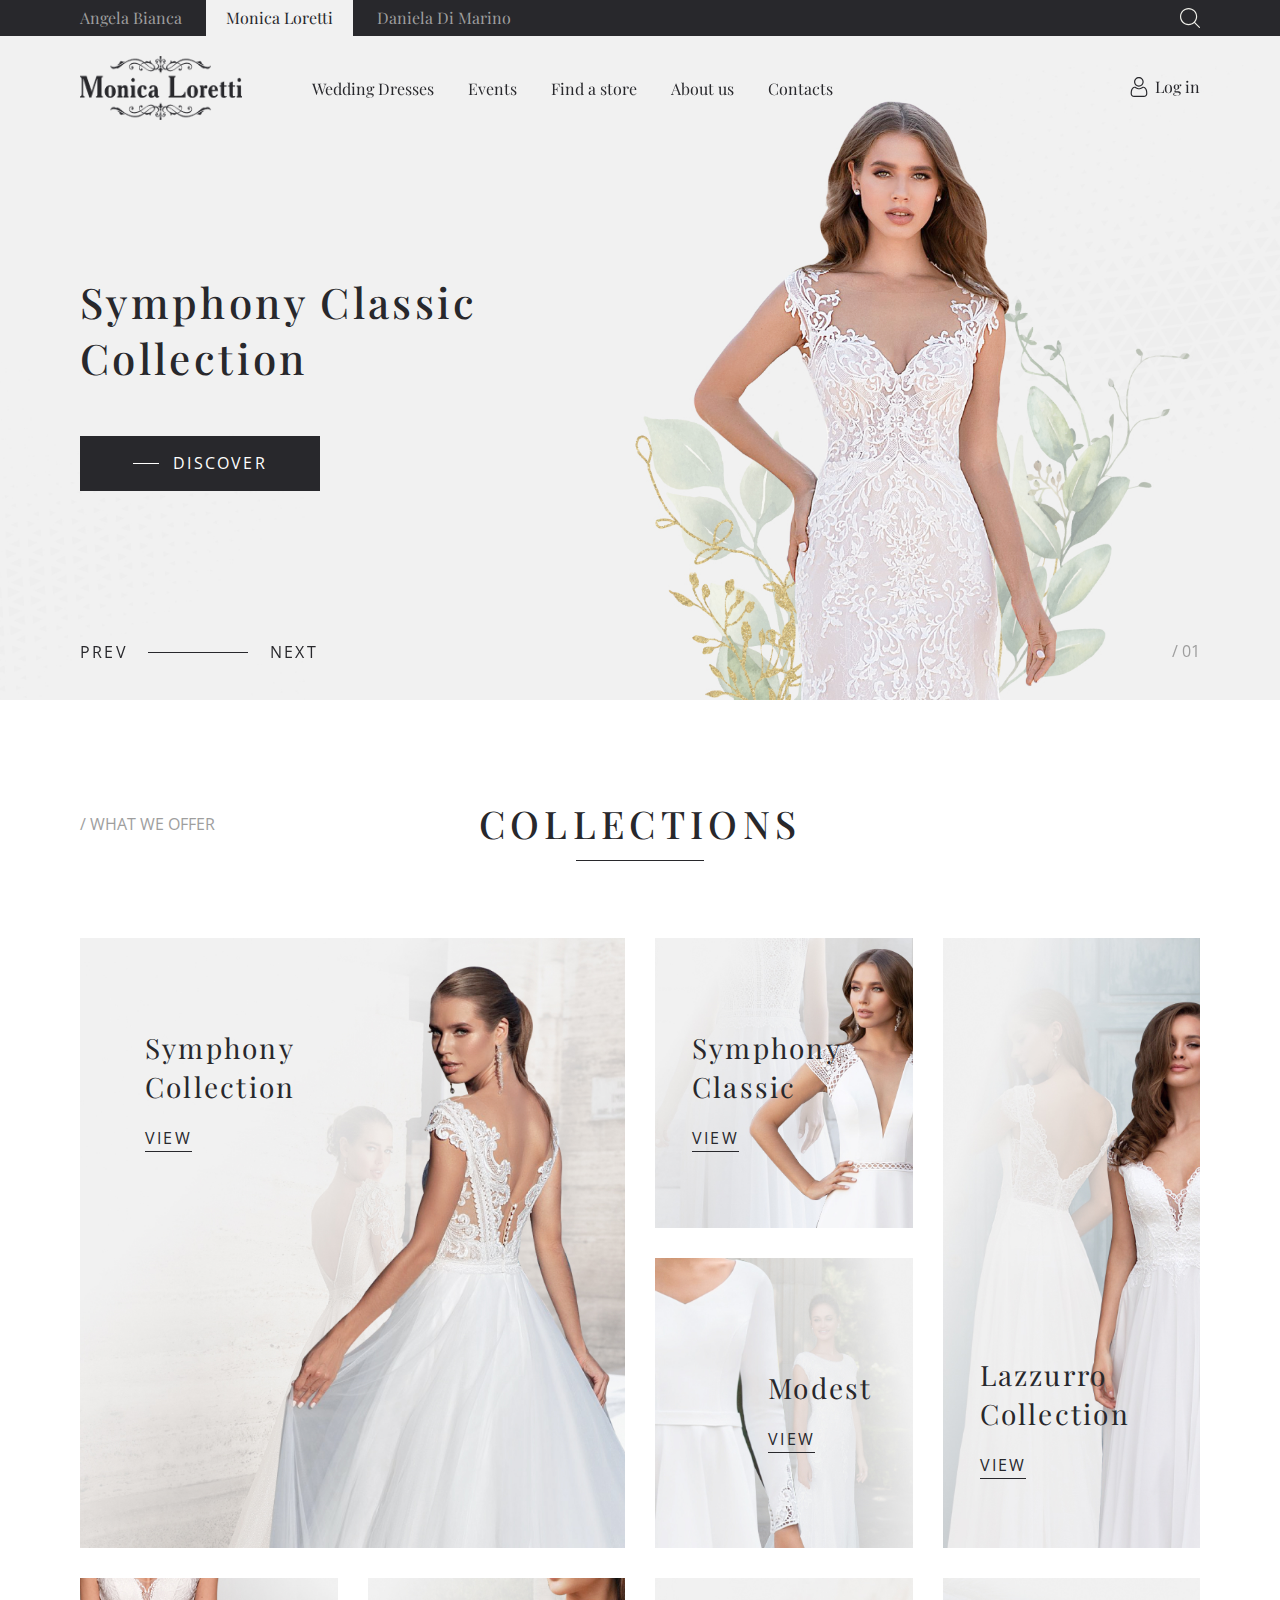
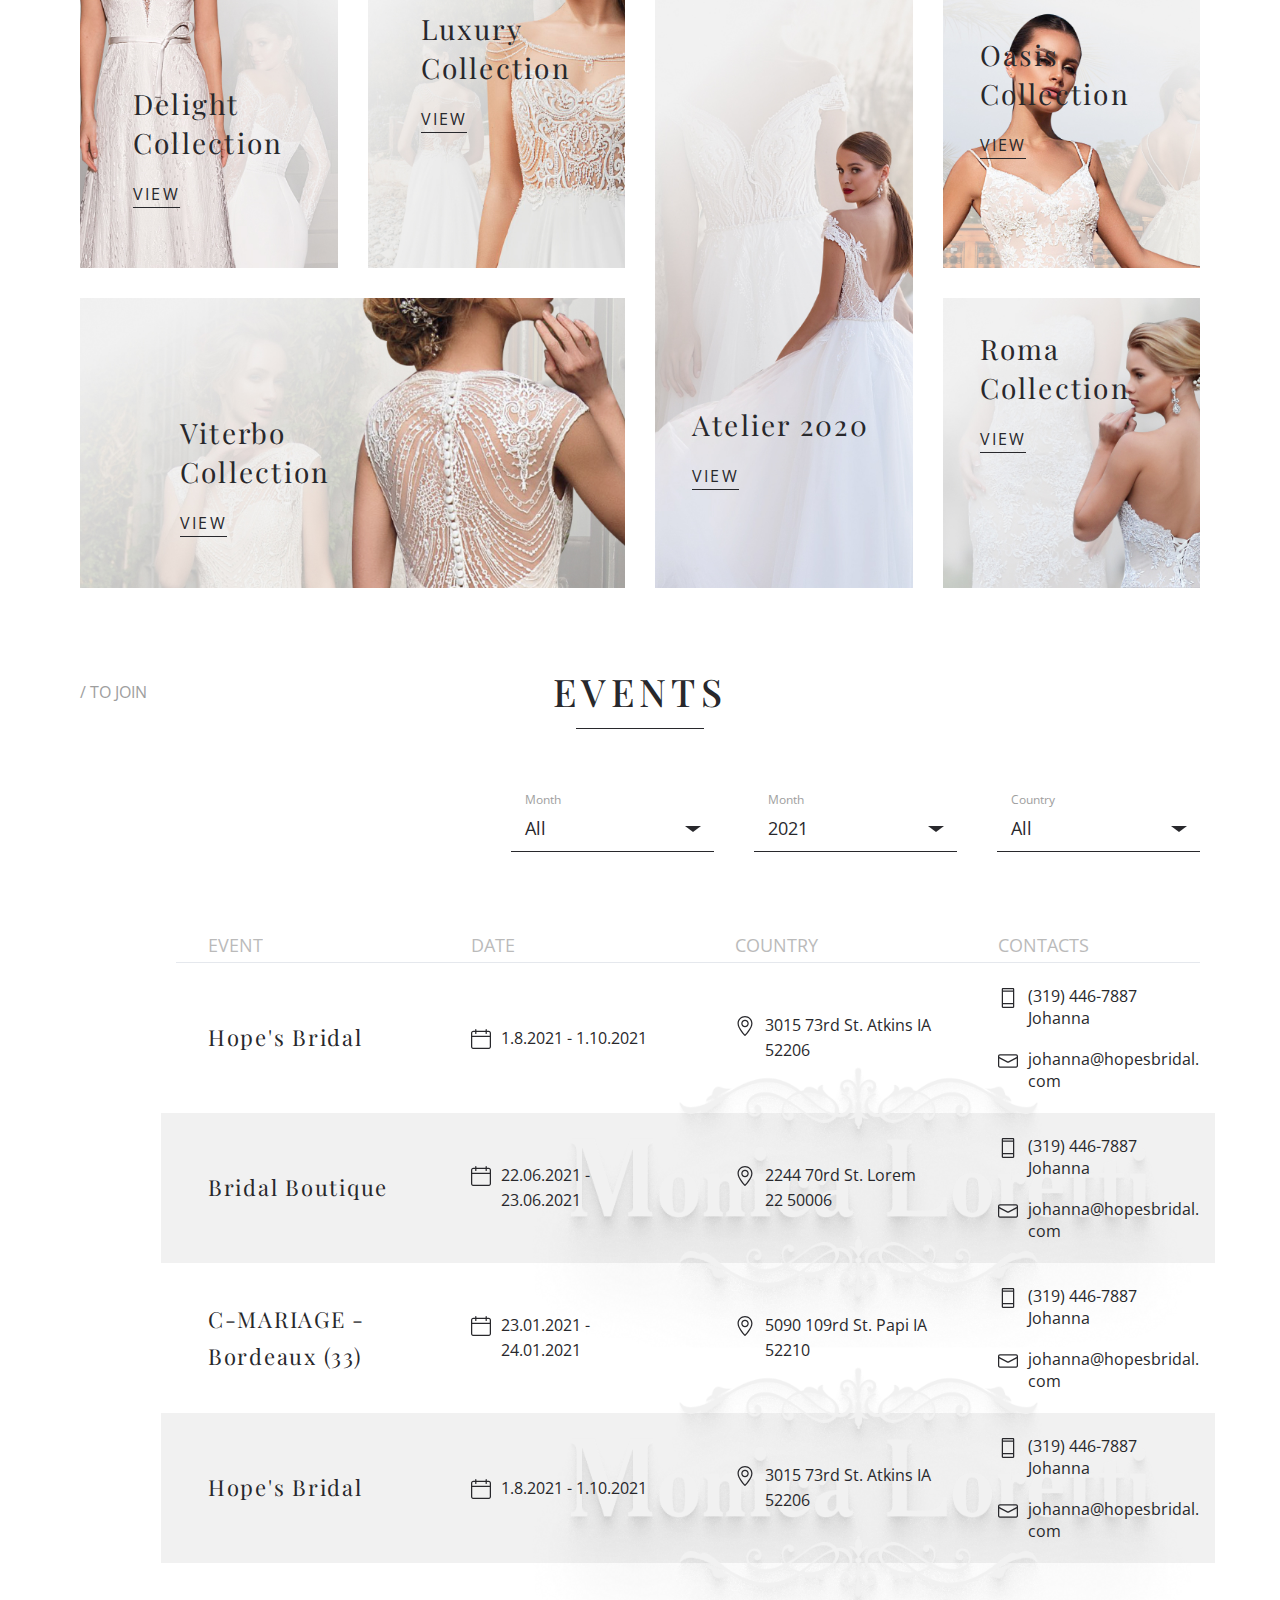
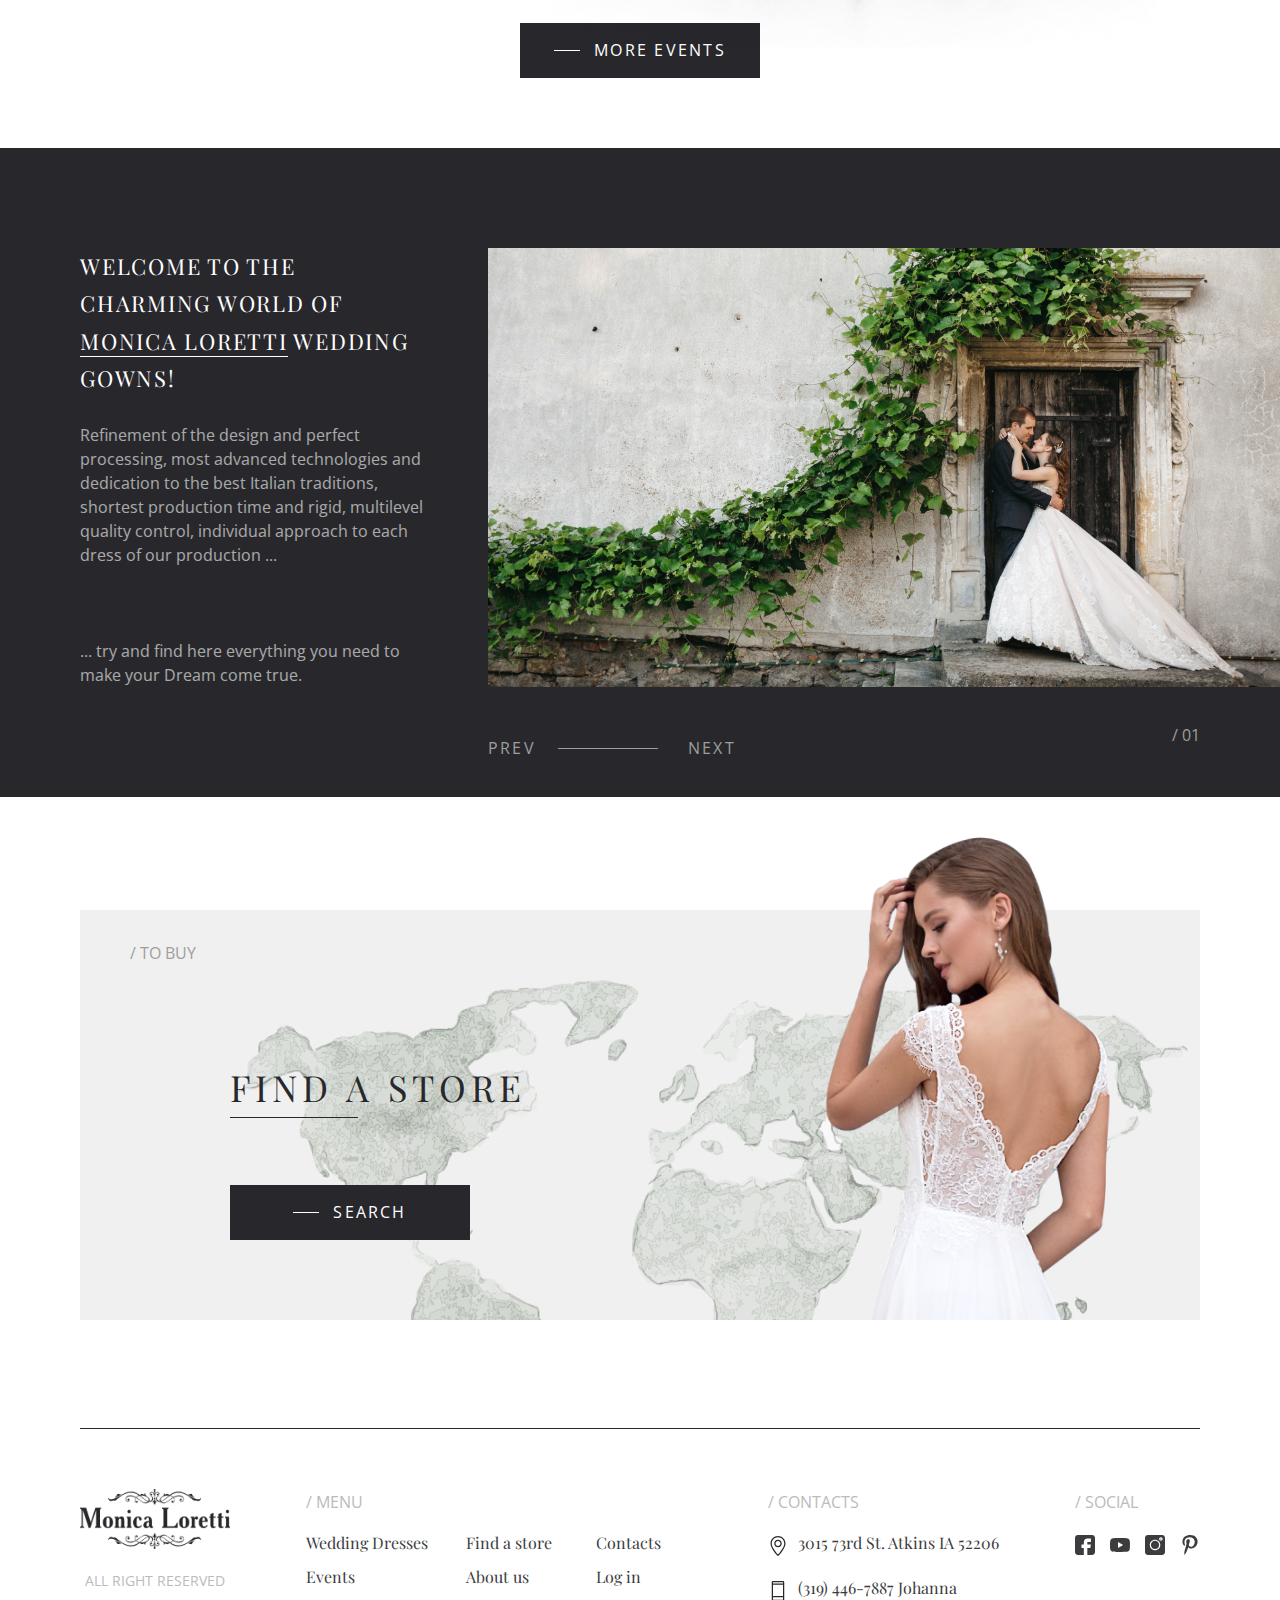
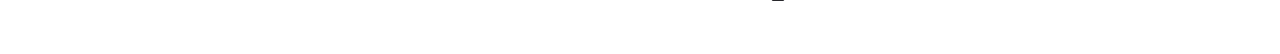
==== index.html @ 489a9896 "home page" ====
<!DOCTYPE html>
<html lang="en">

<head>
    <meta charset="UTF-8">
    <meta http-equiv="X-UA-Compatible" content="IE=edge">
    <meta name="viewport" content="width=device-width, initial-scale=1.0">
    <title>Main</title>
    <link rel="stylesheet" href="css/bootstrap.min.css">
    <link rel="stylesheet" href="css/slick.css">
    <link rel="stylesheet" href="css/select2.min.css">
    <link rel="stylesheet" href="css/common.css">
    <link rel="stylesheet" href="css/responsive.css">
</head>

<body>
    <header class="header">
        <div class="header__blackline">
            <div class="container-fluid">
                <div class="header__blackline-wrapp">
                    <div class="header__blackline-nav">
                        <ul>
                            <li><a href="#">Angela Bianca</a></li>
                            <li class="active"><a href="#">Monica Loretti</a></li>
                            <li><a href="#">Daniela Di Marino</a></li>
                        </ul>
                    </div>
                    <div class="header__blackline-search">
                        <span><img src="img/icon/icon-search.svg" alt="search"></span>
                    </div>
                </div>
            </div>
        </div>
        <div class="header__mainsect">
            <div class="container-fluid">
                <div class="row align-items-center">
                    <div class="col-xl-2 col-lg-2">
                        <div class="header__logo">
                            <a href="index.html"><img src="img/logo.png" alt="logo"></a>
                        </div>
                    </div>
                    <div class="col-lg-10 header__rightm">
                        <div class="row">
                            <div class="col-xl-9 col-lg-9">
                                <div class="closemenu-btn"><img src="img/icon/close.svg" alt="close"></div>
                                <nav class="header__menu">
                                    <ul>
                                        <li><a href="#">Wedding Dresses</a></li>
                                        <li><a href="#">Events</a></li>
                                        <li><a href="#">Find a store</a></li>
                                        <li><a href="#">About us</a></li>
                                        <li><a href="#">Contacts</a></li>
                                    </ul>
                                </nav>
                            </div>
                            <div class="col-xl-3 col-lg-3">
                                <div class="header__login">
                                    <div class="header__loginbtn">
                                        <span>Log in</span>
                                    </div>
                                </div>
                            </div>
                        </div>
                    </div>
                    <div class="burgermenu-btn">
                        <img src="img/icon/burger-icon.svg" alt="menu">
                    </div>
                </div>
            </div>
        </div>
    </header>

    <main>
        <section class="mainslider-section">
            <div class="mainslider">
                <div>
                    <div class="mainslider__slide">
                        <img src="img/mainslidepic1.jpg" alt="slide">
                        <div class="mainslider__slidebox">
                            <div class="container-fluid">
                                <div class="row">
                                    <div class="col-xl-5 col-lg-6 col-md-7">
                                        <h3 class="mainslider__slide-title">Symphony Classic collection</h3>
                                        <a href="#" class="blackbtn"><span>DISCOVER</span></a>
                                    </div>
                                </div>
                            </div>
                        </div>
                    </div>
                </div>
                <div>
                    <div class="mainslider__slide">
                        <img src="img/mainslidepic1.jpg" alt="slide">
                        <div class="mainslider__slidebox">
                            <div class="container-fluid">
                                <div class="row">
                                    <div class="col-xl-5 col-lg-6 col-md-7">
                                        <h3 class="mainslider__slide-title">Symphony Classic collection</h3>
                                        <a href="#" class="blackbtn"><span>DISCOVER</span></a>
                                    </div>
                                </div>
                            </div>
                        </div>
                    </div>
                </div>
                <div>
                    <div class="mainslider__slide">
                        <img src="img/mainslidepic1.jpg" alt="slide">
                        <div class="mainslider__slidebox">
                            <div class="container-fluid">
                                <div class="row">
                                    <div class="col-xl-5 col-lg-6 col-md-7">
                                        <h3 class="mainslider__slide-title">Symphony Classic collection</h3>
                                        <a href="#" class="blackbtn"><span>DISCOVER</span></a>
                                    </div>
                                </div>
                            </div>
                        </div>
                    </div>
                </div>
            </div>
            <div class="pagingInfo"></div>
        </section>

        <section class="collections">
            <div class="container-fluid">
                <div class="section-head">
                    <div class="row align-items-center">
                        <div class="col-xl-2 col-lg-3">
                            <p class="section-subtitle">/ WHAT WE OFFER</p>
                        </div>
                        <div class="col-xl-8 col-lg-6">
                            <h3 class="section-title">Collections</h3>
                        </div>
                    </div>
                </div>
                <div class="collections__content">
                    <div class="row">
                        <div class="col-xl-6 col-md-6">
                            <div class="row">
                                <div class="col-lg-12 col-md-12 col-sm-6 col-6">
                                    <div class="collections__box higher">
                                        <img src="img/collection-pic1.jpg" alt="image">
                                        <div class="collections__box-title">
                                            <p>Symphony Collection</p>
                                            <a href="#">VIEW</a>
                                        </div>
                                    </div>
                                </div>
                                <div class="col-lg-6 col-md-6 col-sm-6 col-6">
                                    <div class="collections__box lower">
                                        <img src="img/collection-pic2.jpg" alt="image">
                                        <div class="collections__box-title">
                                            <p>Delight Collection</p>
                                            <a href="#">VIEW</a>
                                        </div>
                                    </div>
                                </div>
                                <div class="col-lg-6 col-md-6 col-sm-6 col-6">
                                    <div class="collections__box lower">
                                        <img src="img/collection-pic3.jpg" alt="image">
                                        <div class="collections__box-title">
                                            <p>Luxury Collection</p>
                                            <a href="#">VIEW</a>
                                        </div>
                                    </div>
                                </div>
                                <div class="col-lg-12 col-md-12 col-sm-6 col-6">
                                    <div class="collections__box lower">
                                        <img src="img/collection-pic4.jpg" alt="image">
                                        <div class="collections__box-title">
                                            <p>Viterbo Collection</p>
                                            <a href="#">VIEW</a>
                                        </div>
                                    </div>
                                </div>
                            </div>
                        </div>
                        <div class="col-xl-6 col-md-6">
                            <div class="row">
                                <div class="col-lg-6 col-md-6">
                                    <div class="row">
                                        <div class="col-lg-12 col-md-12 col-sm-6 col-6">
                                            <div class="collections__box lower">
                                                <img src="img/collection-pic5.jpg" alt="image">
                                                <div class="collections__box-title">
                                                    <p>Symphony Classic</p>
                                                    <a href="#">VIEW</a>
                                                </div>
                                            </div>
                                        </div>
                                        <div class="col-lg-12 col-md-12 col-sm-6 col-6">
                                            <div class="collections__box lower">
                                                <img src="img/collection-pic6.jpg" alt="image">
                                                <div class="collections__box-title">
                                                    <p>Modest</p>
                                                    <a href="#">VIEW</a>
                                                </div>
                                            </div>
                                        </div>
                                    </div>
                                </div>
                                <div class="col-lg-6 col-md-6 col-sm-6 col-6">
                                    <div class="collections__box higher">
                                        <img src="img/collection-pic7.jpg" alt="image">
                                        <div class="collections__box-title">
                                            <p>Lazzurro Collection</p>
                                            <a href="#">VIEW</a>
                                        </div>
                                    </div>
                                </div>
                                <div class="col-lg-6 col-md-6 col-sm-6 col-6">
                                    <div class="collections__box higher">
                                        <img src="img/collection-pic8.jpg" alt="image">
                                        <div class="collections__box-title">
                                            <p>Atelier 2020</p>
                                            <a href="#">VIEW</a>
                                        </div>
                                    </div>
                                </div>
                                <div class="col-lg-6 col-md-6">
                                    <div class="row">
                                        <div class="col-lg-12 col-md-12 col-sm-6 col-6">
                                            <div class="collections__box lower">
                                                <img src="img/collection-pic9.jpg" alt="image">
                                                <div class="collections__box-title">
                                                    <p>Oasis Collection</p>
                                                    <a href="#">VIEW</a>
                                                </div>
                                            </div>
                                        </div>
                                        <div class="col-lg-12 col-md-12 col-sm-6 col-6">
                                            <div class="collections__box lower">
                                                <img src="img/collection-pic10.jpg" alt="image">
                                                <div class="collections__box-title">
                                                    <p>Roma Collection</p>
                                                    <a href="#">VIEW</a>
                                                </div>
                                            </div>
                                        </div>
                                    </div>
                                </div>
                            </div>
                        </div>
                    </div>
                </div>
            </div>
        </section>

        <section class="events">
            <div class="container-fluid">
                <div class="section-head">
                    <div class="row align-items-center">
                        <div class="col-xl-2">
                            <p class="section-subtitle">/ TO JOIN</p>
                        </div>
                        <div class="col-xl-8">
                            <h3 class="section-title">EVENTS</h3>
                        </div>
                    </div>
                </div>
                <div class="events__filter">
                    <div class="select-wrapper">
                        <label for="">Month</label>
                        <select class="month custsel">
                            <option value="0">All</option>
                            <option value="1">January</option>
                            <option value="2">February</option>
                            <option value="3">March</option>
                            <option value="4">April</option>
                            <option value="5">May</option>
                            <option value="6">June</option>
                            <option value="7">July</option>
                            <option value="8">August</option>
                            <option value="9">September</option>
                            <option value="10">October</option>
                            <option value="11">November</option>
                            <option value="12">December</option>
                        </select>
                    </div>
                    <div class="select-wrapper">
                        <label for="">Month</label>
                        <select class="year custsel">
                            <option value="0">2021</option>
                            <option value="1">2020</option>
                            <option value="2">2019</option>
                            <option value="3">2018</option>
                        </select>
                    </div>
                    <div class="select-wrapper">
                        <label for="">Country</label>
                        <select class="custsel country-select">
                        </select>
                    </div>
                </div>
                <div class="events-content">
                    <div class="row">
                        <div class="col-xl-11 offset-xl-1">
                            <div class="events__tablehead">
                                <div class="row">
                                    <div class="col-lg-3 col-md-3">
                                        <p>EVENT</p>
                                    </div>
                                    <div class="col-lg-3 col-md-3">
                                        <p>DATE</p>
                                    </div>
                                    <div class="col-lg-3 col-md-3">
                                        <p>Country</p>
                                    </div>
                                    <div class="col-lg-3 col-md-3">
                                        <p>CONTACTS</p>
                                    </div>
                                </div>
                            </div>
                            <div class="events__tablebody">
                                <div class="row align-items-center">
                                    <div class="col-lg-3 col-md-3 mon-row">
                                        <div class="phone-title"><p>EVENT</p></div>
                                        <div class="evbod-rowwrapp">
                                            <p class="ev">Hope's Bridal</p>
                                        </div>
                                    </div>
                                    <div class="col-lg-3 col-md-3 mon-row">
                                        <div class="phone-title">DATE</div>
                                        <div class="evbod-rowwrapp">
                                            <p class="date">
                                                1.8.2021 - 1.10.2021
                                            </p>
                                        </div>
                                    </div>
                                    <div class="col-lg-3 col-md-3 mon-row">
                                        <div class="phone-title">Country</div>
                                        <div class="evbod-rowwrapp">
                                            <p class="country">3015 73rd St. Atkins IA 52206</p>
                                        </div>
                                    </div>
                                    <div class="col-lg-3 col-md-3 mon-row">
                                        <div class="phone-title">CONTACTS</div>
                                        <div class="evbod-rowwrapp">
                                            <ul class="contacts">
                                                <li><a class="phone" href="te:3194467887">(319) 446-7887 Johanna</a>
                                                </li>
                                                <li><a class="mail"
                                                        href="mailto:johanna@hopesbridal.com">johanna@hopesbridal.com</a>
                                                </li>
                                            </ul>
                                        </div>
                                    </div>
                                </div>
                                <div class="row align-items-center">
                                    <div class="col-lg-3 col-md-3 mon-row">
                                        <div class="phone-title"><p>EVENT</p></div>
                                        <div class="evbod-rowwrapp">
                                            <p class="ev">Bridal Boutique</p>
                                        </div>
                                    </div>
                                    <div class="col-lg-3 col-md-3 mon-row">
                                        <div class="phone-title"><p>DATE</p></div>
                                        <div class="evbod-rowwrapp">
                                            <p class="date">
                                                22.06.2021 - 23.06.2021
                                            </p>
                                        </div>
                                    </div>
                                    <div class="col-lg-3 col-md-3 mon-row">
                                        <div class="phone-title"><p>Country</p></div>
                                        <div class="evbod-rowwrapp">
                                            <p class="country">2244 70rd St. Lorem 22 50006</p>
                                        </div>
                                    </div>
                                    <div class="col-lg-3 col-md-3 mon-row">
                                        <div class="phone-title"><p>CONTACTS</p></div>
                                        <div class="evbod-rowwrapp">
                                            <ul class="contacts">
                                                <li><a class="phone" href="te:3194467887">(319) 446-7887 Johanna</a>
                                                </li>
                                                <li><a class="mail"
                                                        href="mailto:johanna@hopesbridal.com">johanna@hopesbridal.com</a>
                                                </li>
                                            </ul>
                                        </div>
                                    </div>
                                </div>
                                <div class="row align-items-center">
                                    <div class="col-lg-3  col-md-3 mon-row">
                                        <div class="phone-title"><p>EVENT</p></div>
                                        <div class="evbod-rowwrapp">
                                            <p class="ev">C-MARIAGE - Bordeaux (33)</p>
                                        </div>
                                    </div>
                                    <div class="col-lg-3 col-md-3 mon-row">
                                        <div class="phone-title"><p>DATE</p></div>
                                        <div class="evbod-rowwrapp">
                                            <p class="date">
                                                23.01.2021 - 24.01.2021
                                            </p>
                                        </div>
                                    </div>
                                    <div class="col-lg-3 col-md-3 mon-row">
                                        <div class="phone-title"><p>Country</p></div>
                                        <div class="evbod-rowwrapp">
                                            <p class="country">5090 109rd St. Papi IA 52210</p>
                                        </div>
                                    </div>
                                    <div class="col-lg-3 col-md-3 mon-row">
                                        <div class="phone-title"><p>CONTACTS</p></div>
                                        <div class="evbod-rowwrapp">
                                            <ul class="contacts">
                                                <li><a class="phone" href="te:3194467887">(319) 446-7887 Johanna</a>
                                                </li>
                                                <li><a class="mail"
                                                        href="mailto:johanna@hopesbridal.com">johanna@hopesbridal.com</a>
                                                </li>
                                            </ul>
                                        </div>
                                    </div>
                                </div>
                                <div class="row align-items-center">
                                    <div class="col-lg-3 col-md-3 mon-row">
                                        <div class="phone-title"><p>EVENT</p></div>
                                        <div class="evbod-rowwrapp">
                                            <p class="ev">Hope's Bridal</p>
                                        </div>
                                    </div>
                                    <div class="col-lg-3 col-md-3 mon-row">
                                        <div class="phone-title"><p>Date</p></div>
                                        <div class="evbod-rowwrapp">
                                            <p class="date">
                                                1.8.2021 - 1.10.2021
                                            </p>
                                        </div>
                                    </div>
                                    <div class="col-lg-3 col-md-3 mon-row">
                                        <div class="phone-title"><p>Country</p></div>
                                        <div class="evbod-rowwrapp">
                                            <p class="country">3015 73rd St. Atkins IA 52206</p>
                                        </div>
                                    </div>
                                    <div class="col-lg-3 col-md-3 mon-row">
                                        <div class="phone-title"><p>Contacts</p></div>
                                        <div class="evbod-rowwrapp">
                                            <ul class="contacts">
                                                <li><a class="phone" href="te:3194467887">(319) 446-7887 Johanna</a>
                                                </li>
                                                <li><a class="mail"
                                                        href="mailto:johanna@hopesbridal.com">johanna@hopesbridal.com</a>
                                                </li>
                                            </ul>
                                        </div>
                                    </div>
                                </div>
                            </div>
                        </div>
                    </div>
                    <a href="#" class="blackbtn"><span>MORE EVENTS</span></a>
                </div>
            </div>
        </section>

        <section class="about-section">
            <div class="row no-gutters">
                <div class="absect-left">
                    <div class="topbox">
                        <p class="title">
                            Welcome to the charming world of <a href="#">Monica Loretti</a> wedding gowns!
                        </p>
                        <div class="descr">
                            <p>
                                Refinement of the design and perfect processing, most advanced technologies and
                                dedication
                                to the best Italian traditions, shortest production time and rigid, multilevel quality
                                control, individual approach to each dress of our production ...
                            </p>
                        </div>
                    </div>
                    <div class="bottbox">
                        <p>... try and find here everything you need to make your Dream come true.</p>
                    </div>
                </div>
                <div class="absect-right">
                    <div class="abslwrapp">
                        <div class="aboutslider">
                            <div>
                                <div class="about__slide">
                                    <a href="#">
                                        <img src="img/about-slide1.jpg" alt="slide">
                                        <span class="phonecircle">About</span>
                                    </a>
                                </div>
                            </div>
                            <div>
                                <div class="about__slide">
                                    <a href="#"><img src="img/about-slide1.jpg" alt="slide"></a>
                                    <span class="phonecircle">About</span>
                                </div>
                            </div>
                        </div>
                        <div class="pagingInfo"></div>
                    </div>
                </div>
            </div>
            <div class="mouse-pointer">ABOUT</div>
        </section>

        <section class="find-store">
            <div class="container-fluid">
                <div class="find-store__content">
                    <p class="inftext">/ TO BUY</p>
                    <div class="boxdescr">
                        <p class="title">FIND A STORE</p>
                        <a href="#" class="blackbtn"><span>SEARCH</span></a>
                    </div>
                    <img class="findstore-img" src="img/findstore-pic.png" alt="image">
                </div>
            </div>
        </section>

    </main>

    <footer class="footer">
        <div class="container-fluid">
            <div class="footer__content">
                <div class="footer__logo">
                    <a href="index.html"><img src="img/logo.png" alt="logo"></a>
                    <p>ALL RIGHT RESERVED</p>
                </div>
                <div class="footer__menu">
                    <p class="footer__title">/ MENU</p>
                    <ul>
                        <li><a href="#">Wedding Dresses</a></li>
                        <li><a href="#">Find a store</a></li>
                        <li><a href="#">Contacts</a></li>
                        <li><a href="#">Events</a></li>
                        <li><a href="#">About us</a></li>
                        <li><a href="#">Log in</a></li>
                    </ul>
                </div>
                <div class="footer__contacts">
                    <p class="footer__title">/ CONTACTS</p>
                    <ul>
                        <li><a class="footadrlink" href="#">3015 73rd St. Atkins IA 52206</a></li>
                        <li><a class="foottellink" href="#">(319) 446-7887 Johanna</a></li>
                    </ul>
                </div>
                <div class="footer__social">
                    <p class="footer__title">/ SOCIAL</p>
                    <ul>
                        <li class="footer-fb">
                            <a href="#" target="_blank">
                                <svg width="20" height="20" viewBox="0 0 20 20" fill="none"
                                    xmlns="http://www.w3.org/2000/svg">
                                    <path
                                        d="M17.0703 0H2.92969C1.31439 0 0 1.31439 0 2.92969V17.0703C0 18.6856 1.31439 20 2.92969 20H8.82812V12.9297H6.48438V9.41406H8.82812V7.03125C8.82812 5.09262 10.4051 3.51562 12.3438 3.51562H15.8984V7.03125H12.3438V9.41406H15.8984L15.3125 12.9297H12.3438V20H17.0703C18.6856 20 20 18.6856 20 17.0703V2.92969C20 1.31439 18.6856 0 17.0703 0Z"
                                        fill="#3C3C3E" />
                                </svg>
                            </a>
                        </li>
                        <li class="footer-yt">
                            <a href="#" target="_blank">
                                <svg width="20" height="20" viewBox="0 0 20 20" fill="none"
                                    xmlns="http://www.w3.org/2000/svg">
                                    <path
                                        d="M19.5879 5.19067C19.3575 4.33405 18.6819 3.65879 17.8252 3.42813C16.2602 3 9.99977 3 9.99977 3C9.99977 3 3.73963 3 2.17456 3.41189C1.33435 3.64231 0.642335 4.33417 0.411866 5.19067C0 6.75525 0 10 0 10C0 10 0 13.2611 0.411866 14.8093C0.642579 15.6658 1.31787 16.3411 2.17469 16.5718C3.75611 17 10 17 10 17C10 17 16.2602 17 17.8252 16.5881C18.682 16.3576 19.3575 15.6823 19.5882 14.8258C19.9999 13.2611 19.9999 10.0165 19.9999 10.0165C19.9999 10.0165 20.0164 6.75525 19.5879 5.19067ZM8.00661 12.9976V7.00239L13.2124 10L8.00661 12.9976Z"
                                        fill="#3C3C3E" />
                                </svg>
                            </a>
                        </li>
                        <li class="footer-ins">
                            <a href="#" target="_blank">
                                <svg width="20" height="20" viewBox="0 0 20 20" fill="none"
                                    xmlns="http://www.w3.org/2000/svg">
                                    <path
                                        d="M17.0703 0H2.92969C1.31439 0 0 1.31439 0 2.92969V17.0703C0 18.6856 1.31439 20 2.92969 20H17.0703C18.6856 20 20 18.6856 20 17.0703V2.92969C20 1.31439 18.6856 0 17.0703 0ZM10.0391 15.2344C7.1312 15.2344 4.76562 12.8688 4.76562 9.96094C4.76562 7.05307 7.1312 4.6875 10.0391 4.6875C12.9469 4.6875 15.3125 7.05307 15.3125 9.96094C15.3125 12.8688 12.9469 15.2344 10.0391 15.2344ZM15.8984 5.85938C14.9292 5.85938 14.1406 5.0708 14.1406 4.10156C14.1406 3.13232 14.9292 2.34375 15.8984 2.34375C16.8677 2.34375 17.6562 3.13232 17.6562 4.10156C17.6562 5.0708 16.8677 5.85938 15.8984 5.85938Z"
                                        fill="#3C3C3E" />
                                    <path
                                        d="M15.8984 3.51562C15.5751 3.51562 15.3125 3.77823 15.3125 4.10156C15.3125 4.4249 15.5751 4.6875 15.8984 4.6875C16.2218 4.6875 16.4844 4.4249 16.4844 4.10156C16.4844 3.77823 16.2218 3.51562 15.8984 3.51562Z"
                                        fill="#3C3C3E" />
                                    <path
                                        d="M10.0391 5.85938C7.77771 5.85938 5.9375 7.69958 5.9375 9.96094C5.9375 12.2223 7.77771 14.0625 10.0391 14.0625C12.3004 14.0625 14.1406 12.2223 14.1406 9.96094C14.1406 7.69958 12.3004 5.85938 10.0391 5.85938Z"
                                        fill="#3C3C3E" />
                                </svg>
                            </a>
                        </li>
                        <li class="footer-pint">
                            <a href="#" target="_blank">
                                <svg width="20" height="20" viewBox="0 0 20 20" fill="none"
                                    xmlns="http://www.w3.org/2000/svg">
                                    <path
                                        d="M4.80247 10.8679C4.8275 10.8055 5.07789 9.84329 5.09544 9.77814C4.70451 9.18991 4.27025 7.26364 4.60335 5.70007C4.96269 3.40591 7.39387 2.27814 9.68925 2.27814V2.27386C12.5631 2.2757 14.7143 3.87466 14.7166 6.62842C14.7184 8.78387 13.4199 11.633 11.2026 11.633C11.202 11.633 11.2016 11.633 11.2009 11.633C10.4096 11.633 9.40773 11.2741 9.14497 10.9216C8.84178 10.5154 8.76732 10.0142 8.92753 9.47861C9.32014 8.2254 9.82078 6.72424 9.87922 5.72327C9.93339 4.77859 9.26307 4.16397 8.39378 4.16397C7.73964 4.16397 6.89003 4.54391 6.4666 5.61157C6.11686 6.49857 6.12434 7.42722 6.48948 8.45032C6.63185 8.85025 5.85838 11.4575 5.61058 12.3065C4.99489 14.4156 4.15199 17.084 4.3322 18.5701L4.50615 20L5.37986 18.855C6.58897 17.2722 7.83912 13.1779 8.17222 12.1817C9.15703 13.457 11.2078 13.4937 11.4469 13.4937C14.3838 13.4937 17.714 10.5774 17.6195 6.51855C17.5367 2.95914 14.9317 0 10.2511 0V0.00457766C5.79887 0.00457766 3.2003 2.38098 2.56416 5.38361C1.98158 8.16772 3.2772 10.2867 4.80247 10.8679Z"
                                        fill="#3C3C3E" />
                                </svg>
                            </a>
                        </li>
                    </ul>
                </div>
            </div>
        </div>
    </footer>


    <script src="js/jquery.min.js"></script>
    <script src="js/bootstrap.min.js"></script>
    <script src="js/slick.min.js"></script>
    <script src="js/select2.min.js"></script>
    <script src="js/common.js"></script>

    <!-- Selects -->
    <script>
        (function ($) {
            $(function () {
                var isoCountries = [{
                        id: 'all',
                        text: 'All',
                        descr: ''
                    },
                    {
                        id: 'IT',
                        text: 'Italy',
                        descr: '+43'
                    },
                    {
                        id: 'PT',
                        text: 'Portugal',
                        descr: '+12'
                    },
                    {
                        id: 'SP',
                        text: 'Spain',
                        descr: '+131'
                    },
                    {
                        id: 'TR',
                        text: 'Turkey',
                        descr: '+2'
                    },
                    {
                        id: 'UA',
                        text: 'Ukraine',
                        descr: '+23'
                    },

                ];

                function formatCountry(country) {
                    if (!country.id) {
                        return country.text;
                    }
                    var $country = $(
                        '<span class="flag-icon flag-icon-' + country.id.toLowerCase() +
                        ' flag-icon-squared"></span>' +
                        '<span class="flag-text">' + country.text + '<span>' + country.descr +
                        '</span>' + "</span>"
                    );
                    return $country;
                };

                $(".country-select").select2({
                    templateResult: formatCountry,
                    data: isoCountries,
                    minimumResultsForSearch: -1
                });

            });
        })(jQuery);
    </script>
    <style>
        .flag-icon {
            width: 21px;
            height: 21px;
            display: inline-block;
            vertical-align: middle;
            background-repeat: no-repeat;
            background-position: center;
            background-size: 100%;
            margin-top: 1px;
            margin-right: 9px;
            flex: 0 0 21px;
        }

        .flag-icon-all {
            display: none;
        }

        .flag-icon-it {
            background-image: url('img/flags/flag-italy.svg');
        }

        .flag-icon-pt {
            background-image: url('img/flags/flag-portugal.svg');
        }

        .flag-icon-sp {
            background-image: url('img/flags/flag-spain.svg');
        }

        .flag-icon-tr {
            background-image: url('img/flags/flag-turkey.svg');
        }

        .flag-icon-ua {
            background-image: url('img/flags/flag-ukraine.svg');
        }
    </style>
</body>

</html>
---- css/common.css ----
/* general */
@import url('https://fonts.googleapis.com/css2?family=Open+Sans:wght@300;400;600;700;800&family=Playfair+Display:wght@400;500;600;700;800;900&family=Poppins:wght@300;400;500;600;700;800;900&display=swap');

body {
    font-family: 'Open Sans', sans-serif;
    overflow-x: hidden;
    max-width: 2400px;
    margin: 0 auto;
}

a:hover {
    text-decoration: none;
}

.container-fluid {
    padding-left: 130px;
    padding-right: 130px;
}

.blackbtn {
    width: 305px;
    height: 65px;
    text-transform: uppercase;
    background: #28282C;
    border: 1px solid #28282C;
    display: flex;
    align-items: center;
    justify-content: center;
    color: #fff;
    font-family: 'Open Sans', sans-serif;
    letter-spacing: 0.14em;
    font-size: 18px;
    line-height: 25px;
    transition: .5s;
    -webkit-transition: .5s;
    -moz-transition: .5s;
    -ms-transition: .5s;
    -o-transition: .5s;
}

.blackbtn:hover {
    color: #28282C;
    background: #fff;
}

.blackbtn span:before {
    content: '';
    display: inline-block;
    height: 1px;
    width: 33px;
    background: #fff;
    vertical-align: middle;
    margin-right: 14px;
    transition: .5s;
    -webkit-transition: .5s;
    -moz-transition: .5s;
    -ms-transition: .5s;
    -o-transition: .5s;
}

.blackbtn:hover span::before {
    background: #28282C;
}

img {
    max-width: 100%;
}

main {
    padding-bottom: 108px;
}

/* general end*/

/* header */
header.header {
    position: absolute;
    z-index: 5;
    left: 0;
    top: 0;
    width: 100%;
    max-width: 2400px;
    margin: 0 auto;
    display: block;
    left: 0;
    right: 0;
}

.header__blackline {
    background: #28282C;
    height: 42px;
    color: #fff;
}

.header__blackline-nav ul {
    list-style-type: none;
    padding: 0;
    margin: 0;
}

.header__blackline-nav ul li {
    display: inline-block;
    vertical-align: middle;
}

.header__blackline-nav ul li a {
    font-family: 'Playfair Display', serif;
    font-size: 18px;
    line-height: 24px;
    color: #9E9E9E;
    height: 42px;
    display: flex;
    align-items: center;
    padding: 0 20px;
    transition: .3s;
    -webkit-transition: .3s;
    -moz-transition: .3s;
    -ms-transition: .3s;
    -o-transition: .3s;
}

.header__blackline-nav ul li.active a {
    color: #28282C;
    background: #F1F1F1;
    padding: 0 30px;
}

.header__blackline-nav ul li:first-child a {
    padding-left: 0;
}

.header__blackline-nav ul li:not(.active) a:hover {
    color: #fff;
}

.header__blackline-search span {
    display: flex;
    width: 20px;
    height: 20px;
    align-items: center;
    justify-content: center;
    cursor: pointer;
}

.header__blackline-wrapp {
    display: flex;
    align-items: center;
    justify-content: space-between;
}

.header__blackline-search span img {
    max-width: 100%;
    max-height: 100%;
}

.header__mainsect {
    margin-top: 20px;
}

.header__logo a img {
    max-width: 185px;
    width: 100%;
}

.header__menu ul {
    padding: 0 0 0 60px;
    margin: 0;
    list-style-type: none;
}

.header__menu ul li {
    display: inline-block;
    vertical-align: middle;
    margin-right: 71px;
}

.header__menu ul li:last-child {
    margin-right: 0;
}

.header__menu ul li a {
    font-family: 'Playfair Display', serif;
    font-size: 18px;
    line-height: 24px;
    color: #28282C;
    position: relative;
}

.header__menu ul li a:after {
    content: "";
    position: absolute;
    bottom: 0;
    left: 0;
    width: 100%;
    height: 1px;
    -webkit-transition: -webkit-transform 0.5s cubic-bezier(0.8, 0, 0.2, 1);
    transition: -webkit-transform 0.5s cubic-bezier(0.8, 0, 0.2, 1);
    -o-transition: transform 0.5s cubic-bezier(0.8, 0, 0.2, 1);
    transition: transform 0.5s cubic-bezier(0.8, 0, 0.2, 1);
    transition: transform 0.5s cubic-bezier(0.8, 0, 0.2, 1), -webkit-transform 0.5s cubic-bezier(0.8, 0, 0.2, 1);
    -webkit-transform: scale3d(0, 1, 1);
    transform: scale3d(0, 1, 1);
    -webkit-transform-origin: 100% 50%;
    -ms-transform-origin: 100% 50%;
    transform-origin: 100% 50%;
    background-color: #28282C;
}

.header__menu ul li a:hover:after {
    -webkit-transform: scale3d(1, 1, 1);
    transform: scale3d(1, 1, 1);
    -webkit-transform-origin: 0% 50%;
    -ms-transform-origin: 0% 50%;
    transform-origin: 0% 50%;
}

.header__login {
    text-align: right;
}

.header__loginbtn span {
    font-family: 'Playfair Display', serif;
    font-size: 18px;
    line-height: 24px;
    color: #28282C;
    display: inline-block;
    padding-left: 30px;
    position: relative;
    cursor: pointer;
    transition: .3s;
    -webkit-transition: .3s;
    -moz-transition: .3s;
    -ms-transition: .3s;
    -o-transition: .3s;
}

.header__loginbtn span:hover {
    opacity: .6;
}

.header__loginbtn span:before {
    content: '';
    display: inline-block;
    width: 20px;
    height: 20px;
    background-image: url('../img/icon/icon-user.svg');
    background-repeat: no-repeat;
    background-position: center;
    background-size: 100%;
    position: absolute;
    left: 0;
    top: 50%;
    transform: translateY(-50%);
    -webkit-transform: translateY(-50%);
    -moz-transform: translateY(-50%);
    -ms-transform: translateY(-50%);
    -o-transform: translateY(-50%);
}


/* header end */

/* Main slider */
.mainslider-section {
    height: 100vh;
    min-height: 575px;
    max-height: 1200px;
}

.mainslider__slide {
    padding-top: 65px;
    height: 100vh;
    background: #F1F1F1;
    position: relative;
    min-height: 575px;
    max-height: 1200px;
}

.mainslider__slide img {
    width: 100%;
    height: 100%;
    object-fit: cover;
    object-position: 0 0;
}

.slick-slide {
    outline: none;
}

.pagingInfo {
    position: absolute;
    right: 130px;
    bottom: 55px;
    font-family: 'Open Sans', sans-serif;
    color: #9E9E9E;
    font-size: 20px;
    line-height: 27px;
}

.mainslider__slidebox {
    position: absolute;
    z-index: 2;
    bottom: 25%;
    width: 100%;
    left: 0;
}

.mainslider__slidebox h3,
.mainslider__slide-title {
    font-family: 'Playfair Display', serif;
    font-size: 70px;
    line-height: 88px;
    letter-spacing: 0.08em;
    color: #28282C;
    text-transform: capitalize;
    margin-bottom: 70px;
}

.mainslider .slick-arrow {
    position: absolute;
    bottom: 55px;
    z-index: 2;
    border: none;
    padding: 0;
    outline: none;
    background: transparent;
    text-transform: uppercase;
    font-family: 'Open Sans', sans-serif;
    color: #28282C;
    letter-spacing: 0.14em;
    font-size: 18px;
    line-height: 25px;
}

.mainslider .slick-arrow.slick-prev {
    left: 130px;
}

.mainslider .slick-arrow.slick-next {
    left: 385px;
}

.mainslider .slick-arrow.slick-next:before {
    content: '';
    display: inline-block;
    height: 1px;
    width: 144px;
    background: #28282C;
    position: absolute;
    top: 48%;
    transform: translateX(-175px);
    -webkit-transform: translateX(-175px);
    -moz-transform: translateX(-175px);
    -ms-transform: translateX(-175px);
    -o-transform: translateX(-175px);
}


/* Main slider - end*/

/* Collections */
.collections {
    padding: 140px 0 0 0;
}

.section-subtitle {
    margin: 0;
    text-transform: uppercase;
    font-family: 'Open Sans', sans-serif;
    font-size: 20px;
    line-height: 27px;
    color: #9E9E9E;
}

.section-title {
    font-family: 'Playfair Display', serif;
    letter-spacing: 0.14em;
    text-transform: uppercase;
    color: #28282C;
    font-size: 54px;
    line-height: 88px;
    position: relative;
    text-align: center;
    margin: 0;
}

.section-title:after {
    content: '';
    display: inline-block;
    position: absolute;
    bottom: -18px;
    left: 0;
    right: 0;
    width: 128px;
    height: 1px;
    background: #28282C;
    margin: 0 auto;
}

.section-head {
    margin-bottom: 110px;
}

.collections__box {
    margin-bottom: 30px;
}

.collections__box img {
    width: 100%;
    height: 100%;
    object-fit: cover;
    object-position: 50% 50%;
}

.collections__box.higher {
    height: 815px;
    overflow: hidden;
}

.collections__box.lower {
    height: 393px;
    overflow: hidden;
}

.collections__box-title {
    max-width: 320px;
    position: absolute;
}

.collections__box-title p {
    font-family: 'Playfair Display', serif;
    font-size: 34px;
    line-height: 140%;
    letter-spacing: 0.08em;
    color: #28282C;
    margin-bottom: 28px;
}

.collections__box-title a {
    text-transform: uppercase;
    font-family: 'Open Sans', sans-serif;
    letter-spacing: 0.14em;
    color: #28282C;
    font-size: 18px;
    line-height: 25px;
    position: relative;
}

.collections__box-title a:after {
    content: '';
    display: inline-block;
    width: 51px;
    height: 1px;
    background: #28282C;
    position: absolute;
    left: 0;
    right: 0;
    bottom: -3px;
    -webkit-transform: scale3d(1, 1, 1);
    transform: scale3d(1, 1, 1);
    -webkit-transform-origin: 0% 50%;
    -ms-transform-origin: 0% 50%;
    transform-origin: 0% 50%;
    -webkit-transition: -webkit-transform 0.5s cubic-bezier(0.8, 0, 0.2, 1);
    transition: -webkit-transform 0.5s cubic-bezier(0.8, 0, 0.2, 1);
    -o-transition: transform 0.5s cubic-bezier(0.8, 0, 0.2, 1);
    transition: transform 0.5s cubic-bezier(0.8, 0, 0.2, 1);
    transition: transform 0.5s cubic-bezier(0.8, 0, 0.2, 1), -webkit-transform 0.5s cubic-bezier(0.8, 0, 0.2, 1);
}

.collections__box-title a:hover:after {
    -webkit-transform: scale3d(0, 1, 1);
    transform: scale3d(0, 1, 1);
    -webkit-transform-origin: 100% 50%;
    -ms-transform-origin: 100% 50%;
    transform-origin: 100% 50%;
}

.collections__content .col-xl-6:first-child .col-lg-12:first-child .collections__box-title {
    top: 120px;
    left: 65px;
}

.collections__content .col-xl-6:first-child .col-lg-6:nth-child(2) .collections__box-title {
    left: 53px;
    bottom: 61px;
}

.collections__content .col-xl-6:first-child .col-lg-6:nth-child(3) .collections__box-title {
    left: 53px;
    top: 31px;
}

.collections__content .col-xl-6:first-child .col-lg-12:nth-child(4) .collections__box-title {
    left: 141px;
    top: 115px;
}

.collections__content .col-xl-6:nth-child(2) .col-lg-6:nth-child(1) .col-lg-12:nth-child(1) .collections__box-title {
    left: 37px;
    top: 100px;
    max-width: 300px;
}

.collections__content .col-xl-6:nth-child(2) .col-lg-6:nth-child(1) .col-lg-12:nth-child(2) .collections__box-title {
    right: 49px;
    top: 129px;
}

.collections__content .col-xl-6:nth-child(2) .col-lg-6:nth-child(2) .collections__box-title {
    left: 37px;
    bottom: 88px;
}

.collections__content .col-xl-6:nth-child(2) .col-lg-6:nth-child(3) .collections__box-title {
    left: 37px;
    bottom: 99px;
}

.collections__content .col-xl-6:nth-child(2) .col-lg-6:nth-child(4) .col-lg-12:nth-child(1) .collections__box-title {
    left: 37px;
    bottom: 110px;
}

.collections__content .col-xl-6:nth-child(2) .col-lg-6:nth-child(4) .col-lg-12:nth-child(2) .collections__box-title {
    left: 37px;
    bottom: 136px;
}

/* Collections end*/


/* EVENTS */

.events {
    padding: 55px 0 105px 0;
}

.events .section-head {
    margin-bottom: 70px;
}

.select-wrapper .select2 {
    width: 100% !important;
    outline: none !important;
}

.select-wrapper .select2:focus,
.select-wrapper .select2 * {
    outline: none !important;
}

.select-wrapper {
    width: 203px;
    margin-left: 40px;
}

.select-wrapper label {
    margin: 0;
    font-size: 12px;
    line-height: 16px;
    color: #9E9E9E;
    padding-left: 14px;
}

.select-wrapper .select2-container--default .select2-selection--single {
    border: none;
    border-bottom: 1px solid #28282C;
    border-radius: 0;
    height: 42px;
    padding: 5px 0 0 0;
}

.select-wrapper .select2-container--default .select2-selection--single .select2-selection__rendered {
    font-size: 20px;
    line-height: 27px;
    color: #28282C;
    padding: 0 20px 0 14px;
}

.select-wrapper .select2-container--default .select2-selection--single .select2-selection__arrow {
    top: 5px;
}

.select-wrapper .select2-container--default .select2-selection--single .select2-selection__arrow b {
    border-width: 6px 8px 0 8px;
    border-color: #28282C transparent transparent transparent;
    margin-left: -18px;
}

.select-wrapper .select2.select2-container--open {
    background-color: #fff;
}

.select-wrapper .select2-results__option {
    font-size: 16px;
    line-height: 22px;
    color: #28282C;
}

.select-wrapper .select2-container--default .select2-results__option--selected {
    background-color: #f1f1f1;
}

.select2-container--default .select2-results__option--highlighted.select2-results__option--selectable {
    background-color: #28282c !important;
    overflow: hidden;
}

.select2-container--default .select2-results>.select2-results__options::-webkit-scrollbar {
    width: 6px;
}

.select2-container--default .select2-results>.select2-results__options::-webkit-scrollbar-track {
    box-shadow: inset 0 0 6px rgba(0, 0, 0, 0.05);
    background: #F2F2F2;
    box-sizing: content-box;
}

.select2-container--default .select2-results>.select2-results__options::-webkit-scrollbar-thumb {
    background-color: #28282c;
    border-radius: 10px;
    -webkit-border-radius: 10px;
    -moz-border-radius: 10px;
    -ms-border-radius: 10px;
    -o-border-radius: 10px;
    border: 2px solid #F2F2F2;
    border-right-width: 0;
}

.select2-container--default .select2-results>.select2-results__options {
    /* padding-right: 2px; */
}

.select2-dropdown {
    border: 1px solid #28282C;
    border-radius: 0;
    padding: 2px;
    box-shadow: 4px 4px 0px #28282c;
}

.select2-results__option {
    padding: 5px 14px;
    display: flex;
    align-items: flex-start;
    overflow: hidden;
    font-size: 16px;
    line-height: 22px;
}

.flag-text {
    display: flex;
    justify-content: space-between;
    width: 100%;
}

.flag-text span {
    color: #9E9E9E;
}











.events__tablehead {
    padding-bottom: 3px;
    border-bottom: 1px solid #E5E8ED;
}

.events__tablehead p {
    margin: 0;
    font-size: 20px;
    line-height: 27px;
    text-transform: uppercase;
    color: #9E9E9E;
    opacity: 0.7;
    padding-left: 32px;
}

.events__tablebody .row {
    height: 189px;
}

.events__tablebody .evbod-rowwrapp {
    padding-left: 32px;
    position: relative;
    z-index: 2;
}

.events__tablebody .ev {
    margin: 0;
    font-family: 'Playfair Display', serif;
    letter-spacing: 0.08em;
    color: #28282C;
    font-size: 26px;
    line-height: 170%;
    max-width: 250px;
}

.events__tablebody .date,
.events__tablebody .country {
    font-size: 18px;
    line-height: 25px;
    color: #28282C;
    margin: 0;
    padding-left: 40px;
    position: relative;
}

.events__tablebody .date:after,
.events__tablebody .country:after,
.events__tablebody .contacts .phone:after,
.events__tablebody .contacts .mail:after {
    content: '';
    display: inline-block;
    width: 26px;
    height: 26px;
    background-repeat: no-repeat;
    background-position: center;
    background-size: 100%;
    position: absolute;
    left: 0;
    top: 0;
}

.events__tablebody .date:after {
    background-image: url('../img/icon/icon-calendar.svg');
}

.events__tablebody .country:after {
    background-image: url('../img/icon/icon-location.svg');
}

.events__tablebody .contacts {
    padding: 0;
    margin: 0;
    list-style-type: none;
}

.events__tablebody .contacts li {
    margin-bottom: 19px;
}

.events__tablebody .contacts li:last-child {
    margin-bottom: 0;
}

.events__tablebody .contacts li a {
    font-size: 18px;
    line-height: 25px;
    color: #28282C;
    padding-left: 40px;
    position: relative;
    display: block;
}

.events__tablebody .contacts .phone:after {
    background-image: url('../img/icon/icon-phone.svg');
}

.events__tablebody .contacts .mail:after {
    background-image: url('../img/icon/icon-mail.svg');
}

.events__tablebody .row:nth-child(even) {
    background: #F1F1F1;
    position: relative;
}

.events__tablebody .row:nth-child(even):after {
    content: '';
    display: inline-block;
    width: 710px;
    height: 280px;
    background-image: url('../img/event-bg.png');
    position: absolute;
    background-repeat: no-repeat;
    background-size: 100%;
    right: 0;
    top: 50%;
    transform: translateY(-43%);
    -webkit-transform: translateY(-43%);
    -moz-transform: translateY(-43%);
    -ms-transform: translateY(-43%);
    -o-transform: translateY(-43%);
}

.events .blackbtn {
    margin: 60px auto 0;
}

.events__filter {
    display: flex;
    justify-content: flex-end;
    margin-bottom: 100px;
}



/* EVENTS end*/


/* ABOUT - slider */
.about-section {
    padding: 149px 0 0 130px;
    position: relative;
}

.about-section:after {
    content: '';
    display: block;
    position: absolute;
    left: 0;
    top: 0;
    width: 100%;
    background: #28282C;
    height: 668px;
}

.about-section .title,
.about-section .title a {
    font-family: 'Playfair Display', serif;
    font-size: 28px;
    line-height: 170%;
    letter-spacing: 0.08em;
    text-transform: uppercase;
    color: #FFFFFF;
    margin-bottom: 35px;
}

.about-section .title a {
    position: relative;
    border-bottom: 1px solid #fff;
    transition: .3s;
    -webkit-transition: .3s;
    -moz-transition: .3s;
    -ms-transition: .3s;
    -o-transition: .3s;
}

.about-section .title a:hover {
    border-bottom: 1px solid #28282C;
    opacity: .7;
}

.about-section .descr p {
    font-size: 18px;
    line-height: 150%;
    color: #FFFFFF;
    opacity: 0.6;
}

.absect-left {
    width: 100%;
    max-width: 34%;
    flex: 0 0 34%;
    padding-top: 118px;
    position: relative;
    z-index: 2;
    display: flex;
    flex-direction: column;
    justify-content: space-between;
}

.absect-left .topbox {
    padding-right: 60px;
}

.absect-left .bottbox {
    padding-right: 60px;
    padding-bottom: 110px;
    background-color: #fff;
}

.absect-right {
    width: 100%;
    max-width: 66%;
    flex: 0 0 66%;
    position: relative;
    z-index: 2;
}

.aboutslider {
    padding-bottom: 110px;
}

.aboutslider .slick-arrow {
    position: absolute;
    bottom: 36px;
    z-index: 2;
    border: none;
    padding: 0;
    outline: none;
    background: transparent;
    text-transform: uppercase;
    font-family: 'Open Sans', sans-serif;
    color: #28282C;
    letter-spacing: 0.14em;
    font-size: 18px;
    line-height: 25px;
}

.aboutslider .slick-arrow.slick-prev {
    left: 0;
}

.aboutslider .slick-arrow.slick-next {
    left: 255px;
}

.aboutslider .slick-arrow.slick-next:before {
    content: '';
    display: inline-block;
    height: 1px;
    width: 144px;
    background: #28282C;
    position: absolute;
    top: 48%;
    transform: translateX(-175px);
    -webkit-transform: translateX(-175px);
    -moz-transform: translateX(-175px);
    -ms-transform: translateX(-175px);
    -o-transform: translateX(-175px);
}

.absect-right .pagingInfo {
    bottom: 36px;
}

.mouse-pointer {
    position: fixed;
    width: 136px;
    height: 136px;
    background: #fff;
    border-radius: 50%;
    transform: translate(-50%, -50%);
    z-index: 7;
    pointer-events: none;
    transition-duration: 300ms;
    transition-timing-function: ease-out;
    display: flex;
    align-items: center;
    justify-content: center;
    opacity: 0;
    visibility: hidden;
}

.mouse-pointer.link-hover {
    opacity: 1;
    visibility: visible;
}

.bottbox p {
    color: #28282C;
    font-size: 18px;
    line-height: 150%;
    opacity: 0.6;
    margin: 0;
}

/* ABOUT - slider   -  END */


/* FIND A STORE */

.find-store {
    padding: 73px 0 0 0;
    position: relative;
}

.find-store__content {
    padding: 38px 0 95px 94px;
    background-color: #F0F0F0;
    background-image: url('../img/map-pic.png');
    background-position: right 48px bottom;
    background-repeat: no-repeat;
    position: relative;
}

.find-store .inftext {
    font-size: 20px;
    line-height: 27px;
    text-transform: uppercase;
    color: #9E9E9E;
    margin-bottom: 90px;
}

.find-store .boxdescr {
    margin-left: 158px;
}

.find-store .boxdescr .title {
    font-family: 'Playfair Display', serif;
    margin-bottom: 67px;
    letter-spacing: 0.14em;
    text-transform: uppercase;
    font-size: 44px;
    line-height: 88px;
    color: #28282C;
    position: relative;
}

.find-store .boxdescr .title:after {
    content: '';
    display: block;
    width: 128px;
    height: 1px;
    background: #28282C;
    left: 0;
    bottom: -18px;
}

.findstore-img {
    position: absolute;
    right: 13%;
    bottom: 0;
}


/* FIND A STORE - end*/


/* footer */
.footer__content {
    border-top: 1px solid #28282C;
    padding: 60px 0 54px 0;
}

.footer__content {
    display: flex;
    justify-content: space-between;
}

.footer__logo {
    width: 100%;
    max-width: 201px;
    text-align: center;
}

.footer__logo img {
    width: 100%;
}

.footer__logo p {
    margin: 21px 0 0 0;
    font-size: 16px;
    line-height: 22px;
    text-align: center;
    color: #BBBBBB;
}

.footer__title {
    font-size: 20px;
    line-height: 27px;
    color: #BBBBBB;
    margin-bottom: 34px;
}

.footer ul {
    list-style-type: none;
    margin: 0;
    padding: 0;
}

.footer__menu ul {
    display: flex;
    flex-wrap: wrap;
}

.footer__menu ul li:nth-child(1),
.footer__menu ul li:nth-child(4) {
    width: 194px;
}

.footer__menu ul li:nth-child(2),
.footer__menu ul li:nth-child(5) {
    width: 142px;
}

.footer__menu ul li:nth-child(3),
.footer__menu ul li:nth-child(6) {
    width: 90px;
}

.footer__menu {
    max-width: 430px;
    width: 100%;
}

.footer__menu li {
    margin-bottom: 17px;
}

.footer__menu li:nth-child(n+4) a {
    margin-bottom: 0;
}

.footer__menu li a {
    font-family: 'Playfair Display', serif;
    font-size: 18px;
    line-height: 24px;
    color: #3C3C3E;
    transition: .3s;
    -webkit-transition: .3s;
    -moz-transition: .3s;
    -ms-transition: .3s;
    -o-transition: .3s;
}

.footer__menu li a:hover {
    opacity: .6;
}

.footer__contacts {}

.footer__contacts ul li:not(:last-child) {
    margin-bottom: 21px;
}

.footer__contacts ul li a {
    font-family: 'Playfair Display', serif;
    font-size: 18px;
    line-height: 24px;
    color: #3C3C3E;
    position: relative;
    padding-left: 47px;
    transition: .3s;
    -webkit-transition: .3s;
    -moz-transition: .3s;
    -ms-transition: .3s;
    -o-transition: .3s;
}

.footer__contacts ul li a:hover {
    opacity: .7;
}

.footer__contacts ul li a.footadrlink::before,
.footer__contacts ul li a.foottellink::before {
    content: '';
    display: inline-block;
    width: 20px;
    height: 20px;
    position: absolute;
    left: 0;
    top: 4px;
    background-repeat: no-repeat;
    background-size: 100%;
    background-position: center;
}

.footer__contacts ul li a.footadrlink::before {
    background-image: url('../img/icon/icon-location.svg');
}

.footer__contacts ul li a.foottellink::before {
    background-image: url('../img/icon/icon-phone.svg');
}

.footer__social ul {
    display: flex;
    align-items: center;
}

.footer__social ul li:not(:last-child) {
    margin-right: 27px;
}

.footer__social ul li svg path {
    transition: .3s;
    -webkit-transition: .3s;
    -moz-transition: .3s;
    -ms-transition: .3s;
    -o-transition: .3s;
}

.footer-fb a:hover svg path {
    fill: #4267B2;
}

.footer-yt a:hover svg path {
    fill: #FF0000;
}

.footer-ins a:hover svg path {
    fill: #DD2A7B;
}

.footer-pint a:hover svg path {
    fill: #C8232C;
}

.burgermenu-btn,
.closemenu-btn,
.events .phone-title,
.phonecircle {
    display: none;
}

.collections__box {
    position: relative;
}

/* footer - end */
.mainslider .slick-arrow.slick-next,
.mainslider .slick-arrow.slick-prev,
.aboutslider .slick-arrow.slick-next,
.aboutslider .slick-arrow.slick-prev {
    transition: .3s;
    -webkit-transition: .3s;
    -moz-transition: .3s;
    -ms-transition: .3s;
    -o-transition: .3s;
}

.mainslider .slick-arrow.slick-next:hover,
.mainslider .slick-arrow.slick-prev:hover,
.aboutslider .slick-arrow.slick-next:hover,
.aboutslider .slick-arrow.slick-prev:hover {
    opacity: .6;
}





/* font-family: 'Open Sans', sans-serif;
font-family: 'Playfair Display', serif;
font-family: 'Poppins', sans-serif; */
---- css/responsive.css ----
@media(max-width:1800.8px) {
    .absect-left {
        padding-top: 75px;
    }

    .about-section:after {
        height: 620px;
    }

}

@media(max-width:1600.8px) {

    .header__blackline,
    .header__blackline-nav ul li a {
        height: 36px;
    }

    .header__blackline-nav ul li.active a {
        padding: 0 20px;
    }

    .header__menu ul {
        padding-left: 40px;
    }

    .header__menu ul li {
        margin-right: 40px;
    }

    .header__loginbtn span {
        padding-left: 26px;
    }

    .mainslider__slidebox h3,
    .mainslider__slide-title {
        font-size: 48px;
        line-height: 68px;
    }

    .blackbtn {
        font-size: 16px;
        width: 240px;
        height: 55px;
    }

    .blackbtn span:before {
        width: 26px;
        margin-top: -2px;
    }

    .mainslider .slick-arrow.slick-next {
        left: 330px;
    }

    .mainslider .slick-arrow.slick-next:before {
        width: 100px;
        transform: translateX(-127px);
        -webkit-transform: translateX(-127px);
        -moz-transform: translateX(-127px);
        -ms-transform: translateX(-127px);
        -o-transform: translateX(-127px);
    }

    .mainslider__slide {
        display: flex;
        align-items: center;
    }

    .mainslider__slidebox {
        bottom: initial;
    }

    .mainslider .slick-arrow,
    .pagingInfo {
        bottom: 35px;
    }

    .section-title {
        font-size: 38px;
        line-height: 48px;
    }

    .collections__box.lower {
        height: 290px;
    }

    .collections__box.higher {
        height: 610px;
    }

    .section-title:after {
        bottom: -13px;
    }

    .collections__box-title p {
        font-size: 28px;
        margin-bottom: 20px;
        /* max-width: calc(100% - 20px); */
    }

    .collections__content .col-xl-6:nth-child(2) .col-lg-6:nth-child(1) .col-lg-12:nth-child(1) .collections__box-title,
    .collections__box-title {
        max-width: 260px;
    }

    .collections__box-title a {
        font-size: 16px;
    }

    .collections__box-title a:after {
        width: 100%;
    }

    .collections__content .col-xl-6:first-child .col-lg-12:first-child .collections__box-title,
    .collections__content .col-xl-6:nth-child(2) .col-lg-6:nth-child(1) .col-lg-12:nth-child(1) .collections__box-title {
        top: 90px;
    }

    .collections__content .col-xl-6:nth-child(2) .col-lg-6:nth-child(1) .col-lg-12:nth-child(2) .collections__box-title {
        right: 40px;
        top: 110px;
    }

    .collections__content .col-xl-6:nth-child(2) .col-lg-6:nth-child(2) .collections__box-title {
        bottom: 70px;
    }

    .section-head {
        margin-bottom: 90px;
    }

    .events__filter {
        margin-bottom: 80px;
    }

    .events__tablebody .date:after,
    .events__tablebody .country:after,
    .events__tablebody .contacts .phone:after,
    .events__tablebody .contacts .mail:after {
        width: 20px;
        height: 20px;
        top: 3px;
    }

    .events__tablebody .row {
        height: 150px;
    }

    .events__tablebody .contacts li a {
        padding-left: 30px;
    }

    .events {
        padding: 50px 0 70px 0;
    }

    .about-section {
        padding: 100px 0 0 130px;
    }

    .absect-left {
        padding-top: 55px;
    }

    .about-section .title {
        margin-bottom: 25px;
    }

    .about-section:after {
        height: 500px;
    }

    .aboutslider .slick-arrow.slick-next {
        left: 200px;
    }

    .aboutslider .slick-arrow.slick-next:before {
        width: 100px;
        transform: translateX(-130px);
        -webkit-transform: translateX(-130px);
        -moz-transform: translateX(-130px);
        -ms-transform: translateX(-130px);
        -o-transform: translateX(-130px);
    }

    .mouse-pointer {
        width: 110px;
        height: 110px;
    }

    .find-store__content {
        padding: 30px 0 80px 50px;
        background-position: right bottom;
    }

    .find-store .boxdescr {
        margin-left: 100px;
    }

    .find-store .boxdescr .title {
        font-size: 36px;
        line-height: 60px;
    }

    .findstore-img {
        max-height: calc(100% + 80px);
    }

    .footer__title {
        margin-bottom: 25px;
    }

    .footer__contacts ul li a,
    .events__tablebody .date,
    .events__tablebody .country {
        padding-left: 30px;
    }

    .footer__menu ul li:nth-child(1),
    .footer__menu ul li:nth-child(4) {
        width: 160px;
    }

    .footer__menu ul li:nth-child(2),
    .footer__menu ul li:nth-child(5) {
        width: 130px;
    }

    .footer__menu ul li:nth-child(3),
    .footer__menu ul li:nth-child(6) {
        width: 80px;
    }

    .footer__menu {
        max-width: 385px;
    }

    .footer__logo {
        max-width: 180px;
    }

    .events__tablebody .contacts li a.mail {
        word-break: break-all;
    }

    .events__tablebody .contacts li a {
        line-height: normal;
    }


    .events__tablebody .ev,
    .about-section .title,
    .about-section .title a {
        font-size: 22px;
    }

    .pagingInfo,
    .events__tablehead p,
    .select-wrapper .select2-container--default .select2-selection--single .select2-selection__rendered {
        font-size: 18px;
    }

    .header__blackline-nav ul li a,
    .mainslider .slick-arrow,
    .section-subtitle,
    .events__tablebody .date,
    .events__tablebody .country,
    .events__tablebody .contacts li a,
    .about-section .descr p,
    .bottbox p,
    .aboutslider .slick-arrow,
    .find-store .inftext,
    .footer__title,
    .footer__menu li a,
    .footer__contacts ul li a {
        font-size: 16px;
    }


    .collections {
        padding: 100px 0 0 0;
    }
}


@media(max-width:1400.8px) {
    .container-fluid {
        padding-left: 80px;
        padding-right: 80px;
    }

    .mainslider-section {
        height: 700px;
        min-height: 575px;
    }

    .mainslider__slide {
        height: 700px;
    }

    .mainslider__slide img {
        object-position: 100% 0;
    }

    .mainslider__slidebox h3,
    .mainslider__slide-title {
        font-size: 42px;
        line-height: 56px;
        margin-bottom: 50px;
    }

    .mainslider .slick-arrow.slick-prev {
        left: 80px;
    }

    .mainslider .slick-arrow.slick-next {
        left: 270px;
    }

    .mainslider .slick-arrow.slick-next:before {
        width: 100px;
        transform: translateX(-122px);
        -webkit-transform: translateX(-122px);
        -moz-transform: translateX(-122px);
        -ms-transform: translateX(-122px);
        -o-transform: translateX(-122px);
    }

    .header__logo a img {
        max-width: 165px;
    }

    .header__menu ul li a,
    .header__loginbtn span {
        font-size: 16px;
    }

    .header__menu ul li {
        margin-right: 30px;
    }

    .collections__content .col-xl-6:first-child .col-lg-12:nth-child(4) .collections__box-title {
        left: 100px;
    }

    .absect-left {
        padding-top: 0;
    }

    .about-section:after {
        height: 100%;
    }

    .absect-left .bottbox {
        background-color: transparent;
    }

    .bottbox p {
        color: #FFFFFF;
        opacity: 0.6;
    }

    .aboutslider .slick-arrow.slick-next:before {
        background: #9E9E9E;
    }

    .aboutslider .slick-arrow.slick-next,
    .aboutslider .slick-arrow.slick-prev {
        color: #9E9E9E;
    }

    .absect-right .pagingInfo {
        bottom: 48px;
    }

    .about-section {
        margin-bottom: 40px;
    }

    .findstore-img {
        right: 6%;
    }

    .footer__logo {
        max-width: 150px;
    }

    .footer__logo p {
        font-size: 14px;
    }

    .footer__title {
        margin-bottom: 15px;
    }

    .footer__menu li {
        margin-bottom: 10px;
    }

    .footer__social ul li:not(:last-child) {
        margin-right: 15px;
    }

    .mainslider-section {
        position: relative;
    }

    .pagingInfo {
        right: 80px;
        font-size: 16px;
    }

    .about-section {
        padding: 100px 0 0 80px;
    }
}


@media(max-width:1199.8px) {
    .header__menu ul {
        padding-left: 30px;
    }

    .header__menu ul li {
        margin-right: 25px;
    }

    .mainslider__slide,
    .mainslider-section {
        height: 575px;
    }

    .blackbtn {
        font-size: 14px;
        width: 200px;
        height: 48px;
    }

    .blackbtn span:before {
        width: 20px;
    }

    .header__blackline,
    .header__blackline-nav ul li a {
        height: 30px;
    }

    .header__blackline-search span {
        width: 18px;
        height: 18px;
    }

    .section-title {
        font-size: 32px;
        line-height: 44px;
    }

    .collections {
        padding: 75px 0 0 0;
    }

    .collections__box.lower {
        height: 200px;
    }

    .collections__box.higher {
        height: 430px;
    }

    .collections__box-title p {
        font-size: 22px;
        margin-bottom: 15px;
    }

    .collections__content .col-xl-6:first-child .col-lg-12:first-child .collections__box-title,
    .collections__content .col-xl-6:nth-child(2) .col-lg-6:nth-child(1) .col-lg-12:nth-child(1) .collections__box-title {
        top: 70px;
    }

    .collections__content .col-xl-6:nth-child(2) .col-lg-6:nth-child(1) .col-lg-12:nth-child(1) .collections__box-title,
    .collections__content .col-xl-6:nth-child(2) .col-lg-6:nth-child(2) .collections__box-title,
    .collections__content .col-xl-6:nth-child(2) .col-lg-6:nth-child(4) .col-lg-12:nth-child(1) .collections__box-title,
    .collections__content .col-xl-6:nth-child(2) .col-lg-6:nth-child(4) .col-lg-12:nth-child(2) .collections__box-title,
    .collections__content .col-xl-6:first-child .col-lg-6:nth-child(2) .collections__box-title,
    .collections__content .col-xl-6:first-child .col-lg-6:nth-child(3) .collections__box-title,
    .collections__content .col-xl-6:nth-child(2) .col-lg-6:nth-child(3) .collections__box-title {
        left: 25px;
    }

    .collections__content .col-xl-6:nth-child(2) .col-lg-6:nth-child(1) .col-lg-12:nth-child(2) .collections__box-title {
        right: 25px;
    }

    .collections__content .col-xl-6:nth-child(2) .col-lg-6:nth-child(1) .col-lg-12:nth-child(1) .collections__box-title,
    .collections__box-title {
        max-width: 240px;
    }

    .collections__content .col-xl-6:nth-child(2) .col-lg-6:nth-child(4) .col-lg-12:nth-child(1) .collections__box-title {
        bottom: 80px;
    }

    .collections__content .col-xl-6:first-child .col-lg-12:nth-child(4) .collections__box-title {
        left: 70px;
    }

    .collections__content .col-xl-6:first-child .col-lg-12:nth-child(4) .collections__box-title {
        top: 90px;
    }

    .collections__content .col-xl-6:nth-child(2) .col-lg-6:nth-child(3) .collections__box-title {
        bottom: 50px;
    }

    .collections__content .col-xl-6:nth-child(2) .col-lg-6:nth-child(4) .col-lg-12:nth-child(2) .collections__box-title {
        bottom: 60px;
    }

    .section-head {
        margin-bottom: 70px;
    }

    .events__tablebody .contacts li {
        margin-bottom: 10px;
    }

    .abslwrapp {
        position: relative;
    }

    .absect-right .pagingInfo {
        bottom: 34px;
    }

    .footer__logo {
        padding-right: 15px;
    }

    .footer__menu {
        max-width: 305px;
    }

    .footer__contacts {
        max-width: 170px;
    }

    .footer__contacts ul li a {
        display: block;
    }

    .footer__menu ul li {
        width: 50% !important;
    }

    .about-section .title {
        font-size: 18px;
    }

    .about-section .descr p,
    .bottbox p,
    .find-store .inftext {
        font-size: 14px;
    }






    .events__tablebody .ev,
    .about-section .title,
    .about-section .title a {
        font-size: 18px;
    }

    .section-subtitle,
    .events__tablebody .contacts li a,
    .events__tablebody .date,
    .events__tablebody .country {
        font-size: 14px;
    }


}

@media(max-width:1024.8px) {
    .header__menu ul li {
        margin-right: 20px;
    }

    .mouse-pointer {
        display: none !important;
    }

    .about__slide {
        position: relative;
    }

    .about__slide .phonecircle {
        display: inline-block;
        width: 80px;
        height: 80px;
        border-radius: 50%;
        -webkit-border-radius: 50%;
        -moz-border-radius: 50%;
        -ms-border-radius: 50%;
        -o-border-radius: 50%;
        text-transform: uppercase;
        display: flex;
        align-items: center;
        justify-content: center;
        position: absolute;
        left: 50%;
        top: 50%;
        transform: translate(-50%, -50%);
        -webkit-transform: translate(-50%, -50%);
        -moz-transform: translate(-50%, -50%);
        -ms-transform: translate(-50%, -50%);
        -o-transform: translate(-50%, -50%);
        background-color: #fff;
        color: #28282C;
        font-size: 14px;
    }
}

@media(max-width:991.8px) {
    .container-fluid {
        padding-left: 40px;
        padding-right: 40px;
    }

    .burgermenu-btn {
        display: inline-block;
        width: 25px;
        height: 25px;
        position: absolute;
        right: 40px;
        top: 50%;
        transform: translateY(-50%);
    }

    .header__mainsect {
        position: relative;
    }

    .header__mainsect {
        margin-top: 10px;
    }

    .header__rightm {
        /*display: none;
        */
        position: fixed;
        right: 0;
        width: 300px;
        height: 100vh;
        z-index: 2;
        top: 0;
        background: #fff;
        box-shadow: 0 0 10px #333;
        transform: translateX(110%);
        -webkit-transform: translateX(110%);
        -moz-transform: translateX(110%);
        -ms-transform: translateX(110%);
        -o-transform: translateX(110%);
        transition: .5s;
        -webkit-transition: .5s;
        -moz-transition: .5s;
        -ms-transition: .5s;
        -o-transition: .5s;
        padding: 45px 30px;
    }

    .header__rightm.openmenu {
        transform: translateX(0);
        -webkit-transform: translateX(0);
        -moz-transform: translateX(0);
        -ms-transform: translateX(0);
        -o-transform: translateX(0);
    }

    .menubg {
        width: 100%;
        height: 100vh;
        position: fixed;
        top: 0;
        left: 0;
        background: #333;
        transition: .3s;
        -webkit-transition: .3s;
        -moz-transition: .3s;
        -ms-transition: .3s;
        -o-transition: .3s;
        opacity: 0;
        z-index: -1;
        visibility: hidden;
    }

    .menubg.open {
        opacity: .3;
        visibility: visible;
        z-index: 1;
    }

    .header__rightm .row {
        margin: 0;
        display: flex;
        flex-direction: column;
        justify-content: space-between;
        height: 100%;
    }

    .header__rightm .row .col-lg-9,
    .header__rightm .row .col-lg-3 {
        padding: 0;
        position: initial;
    }

    .header__menu ul {
        padding-left: 0;
    }

    .header__menu ul li {
        margin: 0 0 10px 0;
        display: block;
    }

    .closemenu-btn {
        display: flex;
        position: absolute;
        right: 15px;
        top: 15px;
        width: 18px;
        height: 18px;
    }

    .closemenu-btn img {
        width: 100%;
    }

    .header__menu ul li a,
    .header__loginbtn span {
        font-size: 18px;
    }

    .header__menu ul li {
        margin-bottom: 15px;
    }

    .header__login {
        text-align: left;
    }

    .mainslider__slide img {
        object-position: 70% 0;
    }

    .mainslider__slidebox h3,
    .mainslider__slide-title {
        font-size: 36px;
        line-height: 46px;
        margin-bottom: 40px;
    }

    .mainslider .slick-arrow.slick-prev {
        left: 40px;
    }

    .mainslider .slick-arrow.slick-next {
        left: 200px;
    }

    .mainslider .slick-arrow.slick-next:before {
        width: 70px;
        transform: translateX(-94px);
        -webkit-transform: translateX(-94px);
        -moz-transform: translateX(-94px);
        -ms-transform: translateX(-94px);
        -o-transform: translateX(-94px);
    }

    .pagingInfo {
        right: 40px;
    }

    .collections {
        padding: 50px 0 0 0;
    }

    .section-subtitle {
        margin-bottom: 20px;
    }

    .section-title {
        font-size: 28px;
        line-height: 42px;
    }

    .section-head {
        margin-bottom: 50px;
    }

    .collections__box.lower {
        height: 175px;
    }

    .collections__box.higher {
        height: 360px;
    }

    .collections__box-title p {
        font-size: 20px;
        margin-bottom: 10px;
    }

    .collections__content .row {
        margin-left: -5px;
        margin-right: -5px;
    }

    .collections__content .row div[class*=col-] {
        padding-left: 5px;
        padding-right: 5px;
    }

    .collections__box {
        margin-bottom: 10px;
    }

    .collections__content .col-xl-6:nth-child(2) .col-lg-6:nth-child(1) .col-lg-12:nth-child(1) .collections__box-title,
    .collections__content .col-xl-6:nth-child(2) .col-lg-6:nth-child(2) .collections__box-title,
    .collections__content .col-xl-6:nth-child(2) .col-lg-6:nth-child(4) .col-lg-12:nth-child(1) .collections__box-title,
    .collections__content .col-xl-6:nth-child(2) .col-lg-6:nth-child(4) .col-lg-12:nth-child(2) .collections__box-title,
    .collections__content .col-xl-6:first-child .col-lg-6:nth-child(2) .collections__box-title,
    .collections__content .col-xl-6:first-child .col-lg-6:nth-child(3) .collections__box-title,
    .collections__content .col-xl-6:nth-child(2) .col-lg-6:nth-child(3) .collections__box-title {
        left: 15px;
    }

    .collections__content .col-xl-6:nth-child(2) .col-lg-6:nth-child(1) .col-lg-12:nth-child(2) .collections__box-title {
        top: 60px;
    }

    .collections__content .col-xl-6:nth-child(2) .col-lg-6:nth-child(4) .col-lg-12:nth-child(1) .collections__box-title {
        bottom: 20px;

    }

    .collections__content .col-xl-6:first-child .col-lg-12:nth-child(4) .collections__box-title {
        left: 40px;
        top: 70px;
    }

    .select-wrapper .select2-container--default .select2-selection--single .select2-selection__rendered,
    .select2-results__option {
        font-size: 14px;
    }

    .select-wrapper {
        width: 145px;
        margin-left: 20px;
    }

    .select2-results__option {
        padding: 5px 8px;
    }

    .select-wrapper .select2-container--default .select2-selection--single {
        height: 30px;
        padding: 0;
    }

    .select-wrapper .select2-container--default .select2-selection--single .select2-selection__rendered {
        padding-left: 8px;
    }


    .select-wrapper .select2-container--default .select2-selection--single .select2-selection__arrow b {
        border-width: 5px 6px 0 6px;
        margin-left: -8px;
    }

    .select-wrapper label {
        padding-left: 8px;
    }

    .events__filter {
        margin-bottom: 50px;
    }

    .events__tablehead p {
        font-size: 16px;
        padding-left: 10px;
    }

    .events__tablebody .evbod-rowwrapp {
        padding-left: 10px;
    }

    .events__tablebody .row {
        margin-left: -5px;
        margin-right: -5px;
        height: auto;
        min-height: 120px;
        padding: 10px 0;
    }

    .events__tablebody .row .col-md-3 {
        padding-left: 5px;
        padding-right: 5px;
    }

    .events__tablebody .date:after,
    .events__tablebody .country:after,
    .events__tablebody .contacts .phone:after,
    .events__tablebody .contacts .mail:after {
        width: 15px;
        height: 15px;
        top: 5px;
    }

    .events__tablebody .date,
    .events__tablebody .country,
    .events__tablebody .contacts li a {
        padding-left: 20px;
    }

    .events__tablebody .row:nth-child(even):after {
        width: 400px;
        height: 200px;
        transform: translateY(-32%);
        -webkit-transform: translateY(-32%);
        -moz-transform: translateY(-32%);
        -ms-transform: translateY(-32%);
        -o-transform: translateY(-32%);
    }

    .events {
        padding: 50px 0;
    }

    .absect-left,
    .absect-right {
        max-width: 100%;
        flex: 0 0 100%;
    }

    .about-section {
        padding: 70px 40px 0 40px;
    }

    .events__tablebody .ev,
    .about-section .title,
    .about-section .title a {
        font-size: 26px;
    }

    .absect-left .bottbox {
        padding: 0;
        margin-bottom: 50px;
    }

    .find-store .inftext {
        margin-bottom: 40px;
    }

    .find-store .boxdescr .title {
        font-size: 32px;
        line-height: 50px;
        margin-bottom: 45px;
    }

    .findstore-img {
        right: 3%;
    }

    .findstore-img {
        max-height: calc(100% + 40px);
    }

    .about-section {
        margin-bottom: 10px;
    }

    .find-store__content {
        background-size: 80%;
        padding: 20px 0 50px 30px;
    }

    .find-store .boxdescr {
        margin-left: 60px;
    }

    .footer__content {
        padding: 30px 0;
        flex-wrap: wrap;
    }

    .footer__logo {
        padding-right: 0;
        width: 100%;
        max-width: 100%;
        flex: 0 0 100%;
        margin-bottom: 30px;
    }

    .footer__logo a {
        display: block;
        max-width: 200px;
        margin: 0 auto;
    }

    .footer__menu {
        max-width: 100%;
        flex: 0 0 45%;
        width: 45%;
    }

    .footer__contacts {
        max-width: 100%;
        flex: 0 0 35%;
        width: 35%;
        padding-right: 15px;
    }

    .footer__social {
        max-width: 100%;
        flex: 0 0 20%;
        width: 20%;
    }

    .footer__title {
        font-size: 14px;
    }

    .footer__logo p {
        margin-top: 10px;
    }

    main {
        padding-bottom: 50px;
    }

    .events__tablebody .ev {
        font-size: 18px;
    }

    .abslwrapp .pagingInfo {
        right: 0;
    }
}

@media(max-width:767.8px) {
    .mainslider__slide img {
        opacity: 0.6;
    }

    .header__blackline-nav ul li a,
    .header__blackline-nav ul li.active a {
        padding: 0 10px;
    }

    .container-fluid {
        padding-left: 15px;
        padding-right: 15px;
    }

    .collections__box.lower,
    .collections__box.higher {
        height: 275px;
    }

    .collections__box-title {
        top: initial !important;
        left: 30px !important;
        bottom: 30px !important;
    }

    .collections__box-title {
        max-width: calc(100% - 45px) !important;
    }

    .events__tablebody .ev {
        max-width: 100%;
    }

    .events .phone-title {
        display: block;
    }

    .events__tablehead {
        display: none;
    }

    .mon-row {
        display: flex;
        align-items: baseline;
        margin-bottom: 7px;
    }

    .events .phone-title {
        text-transform: uppercase;
        font-size: 14px;
        color: #9E9E9E;
        opacity: 0.7;
        line-height: 27px;
        width: 100%;
        max-width: 25%;
        flex: 0 0 25%;
        position: relative;
        z-index: 2;
    }

    .events .phone-title p {
        margin: 0;
        line-height: normal;
    }

    .evbod-rowwrapp {
        width: 100%;
        max-width: 75%;
        flex: 0 0 75%;
    }

    .events__tablebody .ev {
        line-height: normal;
    }

    .events__tablebody .contacts li a,
    .events__tablebody .date,
    .events__tablebody .country {
        font-size: 16px;
    }

    .events .section-head {
        margin-bottom: 50px;
    }

    .about-section {
        padding: 40px 15px 0 15px;
        background: #28282C;
    }

    .about-section:after {
        display: none;
    }

    .events .blackbtn {
        margin: 40px auto 0;
    }

    .about-section .title,
    .about-section .title a {
        font-size: 22px;
    }

    .find-store .boxdescr {
        margin-left: 0;
    }

    .find-store .boxdescr .title {
        font-size: 24px;
        margin-bottom: 35px;
        line-height: 40px;
    }

    .burgermenu-btn {
        right: 15px;
    }

    .mainslider .slick-arrow.slick-prev {
        left: 15px;
    }

    .mainslider .slick-arrow.slick-next {
        left: 160px;
    }

    .mainslider .slick-arrow.slick-next:before {
        transform: translateX(-85px);
        -webkit-transform: translateX(-85px);
        -moz-transform: translateX(-85px);
        -ms-transform: translateX(-85px);
        -o-transform: translateX(-85px);
    }

    .pagingInfo {
        right: 15px;
    }

    .header__rightm .row {
        height: auto;
        min-height: 100%;
    }

    .header__rightm.openmenu {
        overflow-y: auto;
    }

}

@media(max-width:575.8px) {

    .footer__social,
    .footer__contacts,
    .footer__menu {
        max-width: 100%;
        flex: 0 0 100%;
        width: 100%;
    }

    .header__blackline-nav ul li {
        width: 30%;
    }

    .header__blackline-nav ul li a {
        font-size: 14px;
        line-height: 16px;
        text-align: center;
    }

    .header__blackline,
    .header__blackline-nav ul li a {
        height: 36px;
    }

    .mainslider__slide,
    .mainslider-section {
        height: 100vh;
    }

    .blackbtn {
        width: 175px;
        height: 44px;
    }

    .mainslider .slick-arrow,
    .pagingInfo {
        bottom: 20px;
    }

    .section-title {
        font-size: 22px;
        line-height: 30px;
    }

    .section-head {
        margin-bottom: 40px;
    }

    .section-subtitle {
        font-size: 12px;
    }

    .collections__box.lower,
    .collections__box.higher {
        height: 220px;
    }

    .collections__box-title {
        max-width: 100%;
        left: 0 !important;
        bottom: 0 !important;
        padding: 0 0 15px 15px;
    }

    .collections__box-title p {
        font-size: 18px;
        margin-bottom: 8px;
    }

    .collections__box img {
        opacity: .7;
    }

    .events {
        padding: 40px 0;
    }

    .select-wrapper {
        margin-left: 0;
        padding: 0 10px;
    }

    .flag-icon {
        width: 16px;
        height: 16px;
        margin-right: 5px;
        flex: 0 0 16px;
        margin-right: 4px;
    }

    .events__filter {
        flex-wrap: wrap;
    }

    .select-wrapper:first-child,
    .select-wrapper:nth-child(2) {
        width: 100%;
        max-width: 50%;
        flex: 0 0 50%;
    }

    .select-wrapper:nth-child(3) {
        width: 100%;
        max-width: 100%;
        flex: 0 0 100%;
    }

    .events__tablebody .row:nth-child(even):after {
        display: none;
    }

    .events__tablebody {
        padding: 0 5px;
    }

    .events__tablebody .row {
        padding: 15px 0;
    }

    .about-section .title,
    .about-section .title a {
        font-size: 18px;
        line-height: 30px;
    }

    .absect-left .topbox {
        padding-right: 0;
    }

    .about__slide .phonecircle {
        width: 50px;
        height: 50px;
        font-size: 10px;
    }

    .aboutslider .slick-arrow {
        font-size: 14px;
    }

    .aboutslider .slick-arrow.slick-next {
        left: 150px;
    }

    .aboutslider .slick-arrow.slick-next:before {
        width: 80px;
    }

    .aboutslider .slick-arrow.slick-next:before {
        transform: translateX(-97px);
        -webkit-transform: translateX(-97px);
        -moz-transform: translateX(-97px);
        -ms-transform: translateX(-97px);
        -o-transform: translateX(-97px);
    }

    .aboutslider {
        padding-bottom: 80px;
    }

    .absect-right .pagingInfo {
        bottom: 25px;
    }

    .aboutslider .slick-arrow {
        bottom: 24px;
    }

    .find-store__content {
        padding: 10px 0 40px 20px;
    }

    .find-store .boxdescr {
        position: relative;
        z-index: 2;
    }

    .find-store .boxdescr .title {
        font-size: 21px;
    }

    .find-store .inftext {
        margin-bottom: 20px;
    }

    .findstore-img {
        max-height: calc(100% + 20px);
        opacity: .7;
    }

    .footer__social,
    .footer__contacts,
    .footer__menu {
        margin-bottom: 15px;
    }

    .footer__title {
        margin-bottom: 10px;
    }

    .footer__menu li {
        margin-bottom: 5px;
    }

    .footer__contacts ul li:not(:last-child) {
        margin-bottom: 10px;
    }

    .footer__social ul li:not(:last-child) {
        margin-right: 25px;
    }






}

@media(max-width:360.8px) {

    .events__tablebody .contacts li a,
    .events__tablebody .date,
    .events__tablebody .country {
        font-size: 14px;
    }

    .header__blackline-nav ul {
        display: flex;
    }

    .header__blackline-nav ul li {
        width: 32%;
    }
}
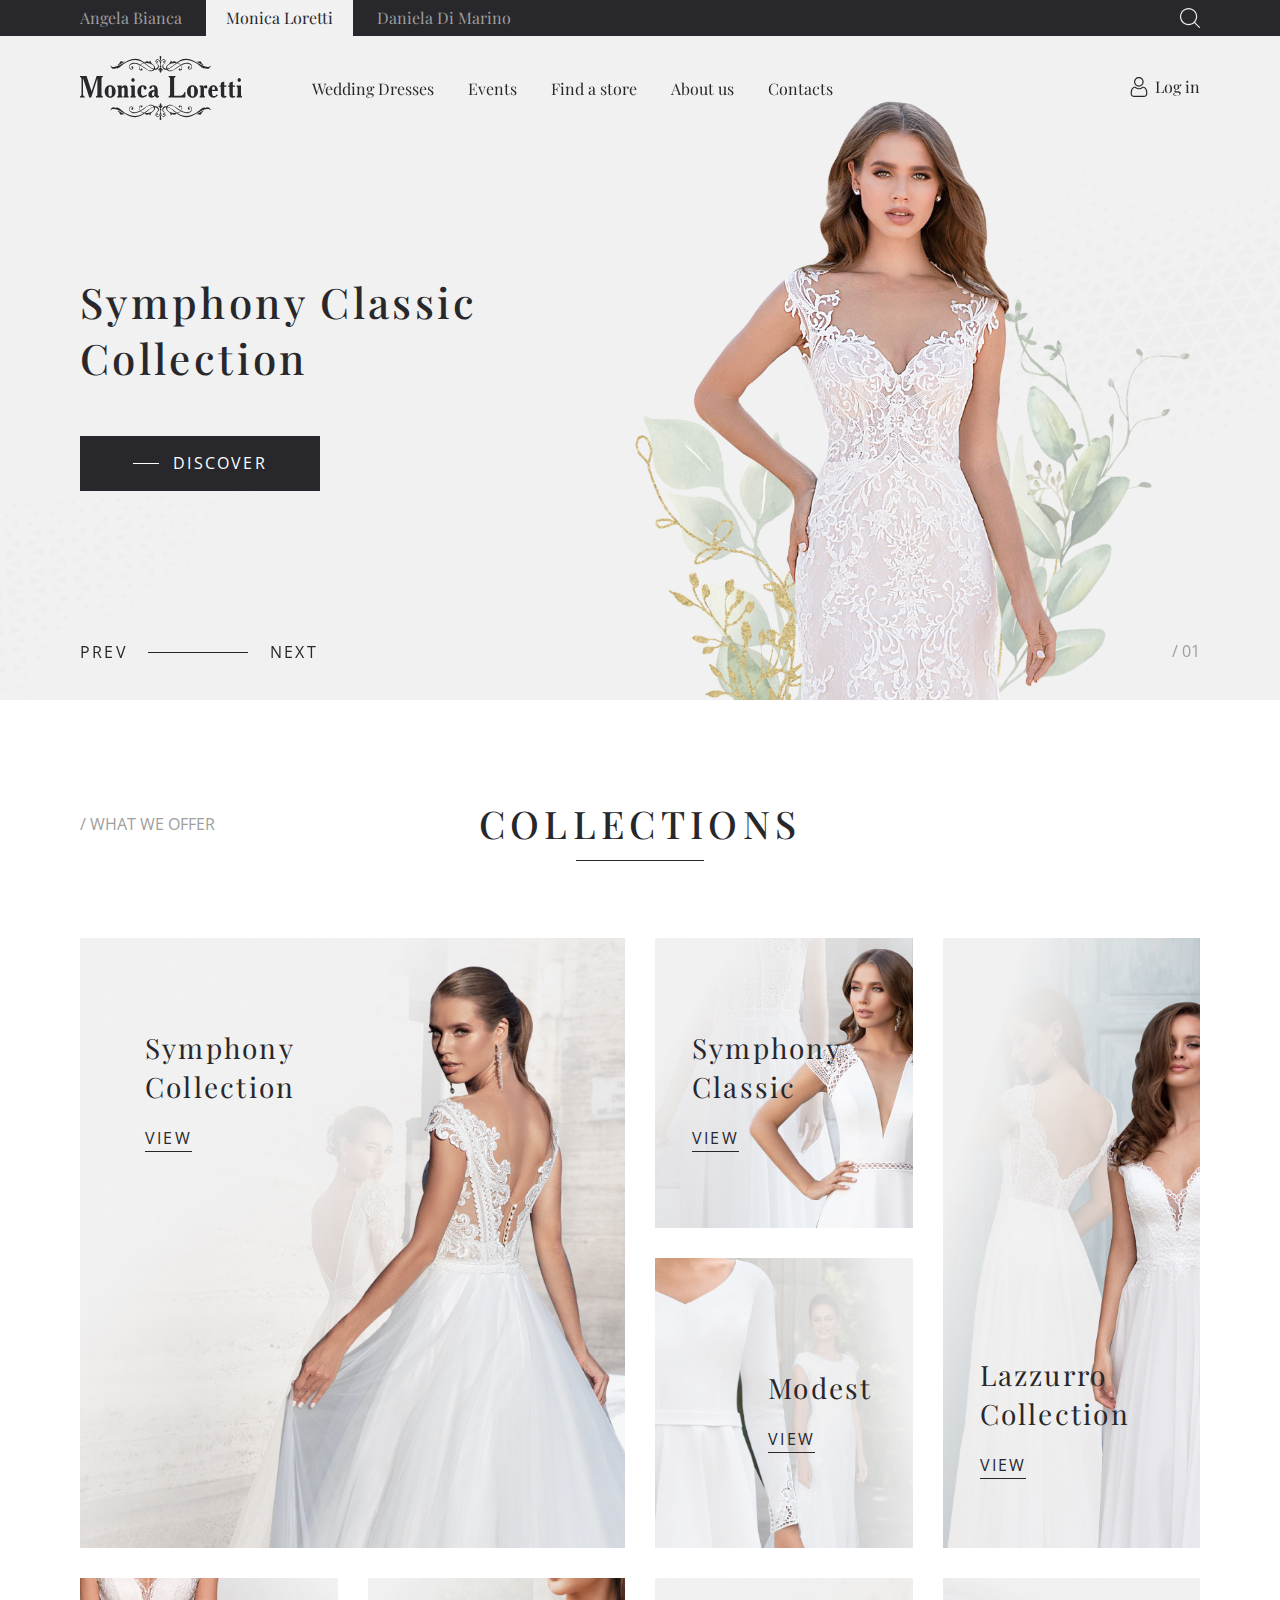
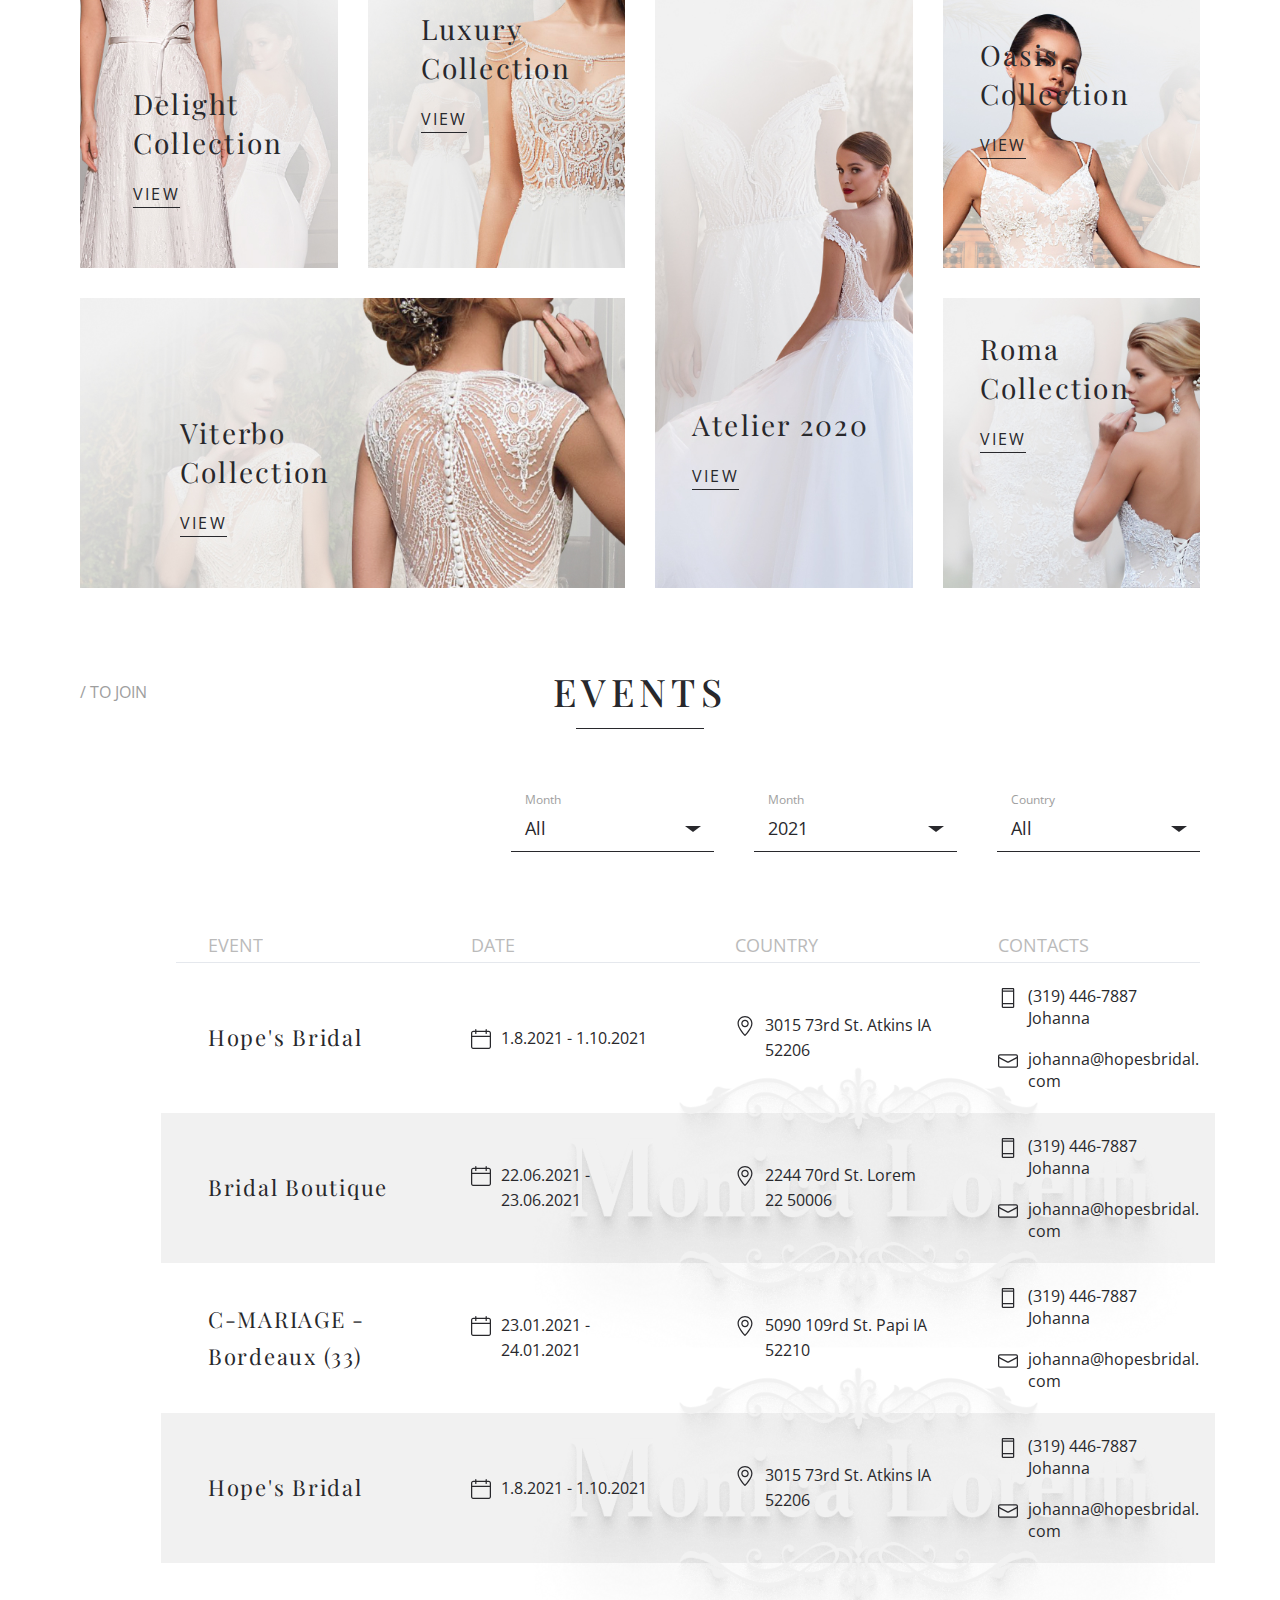
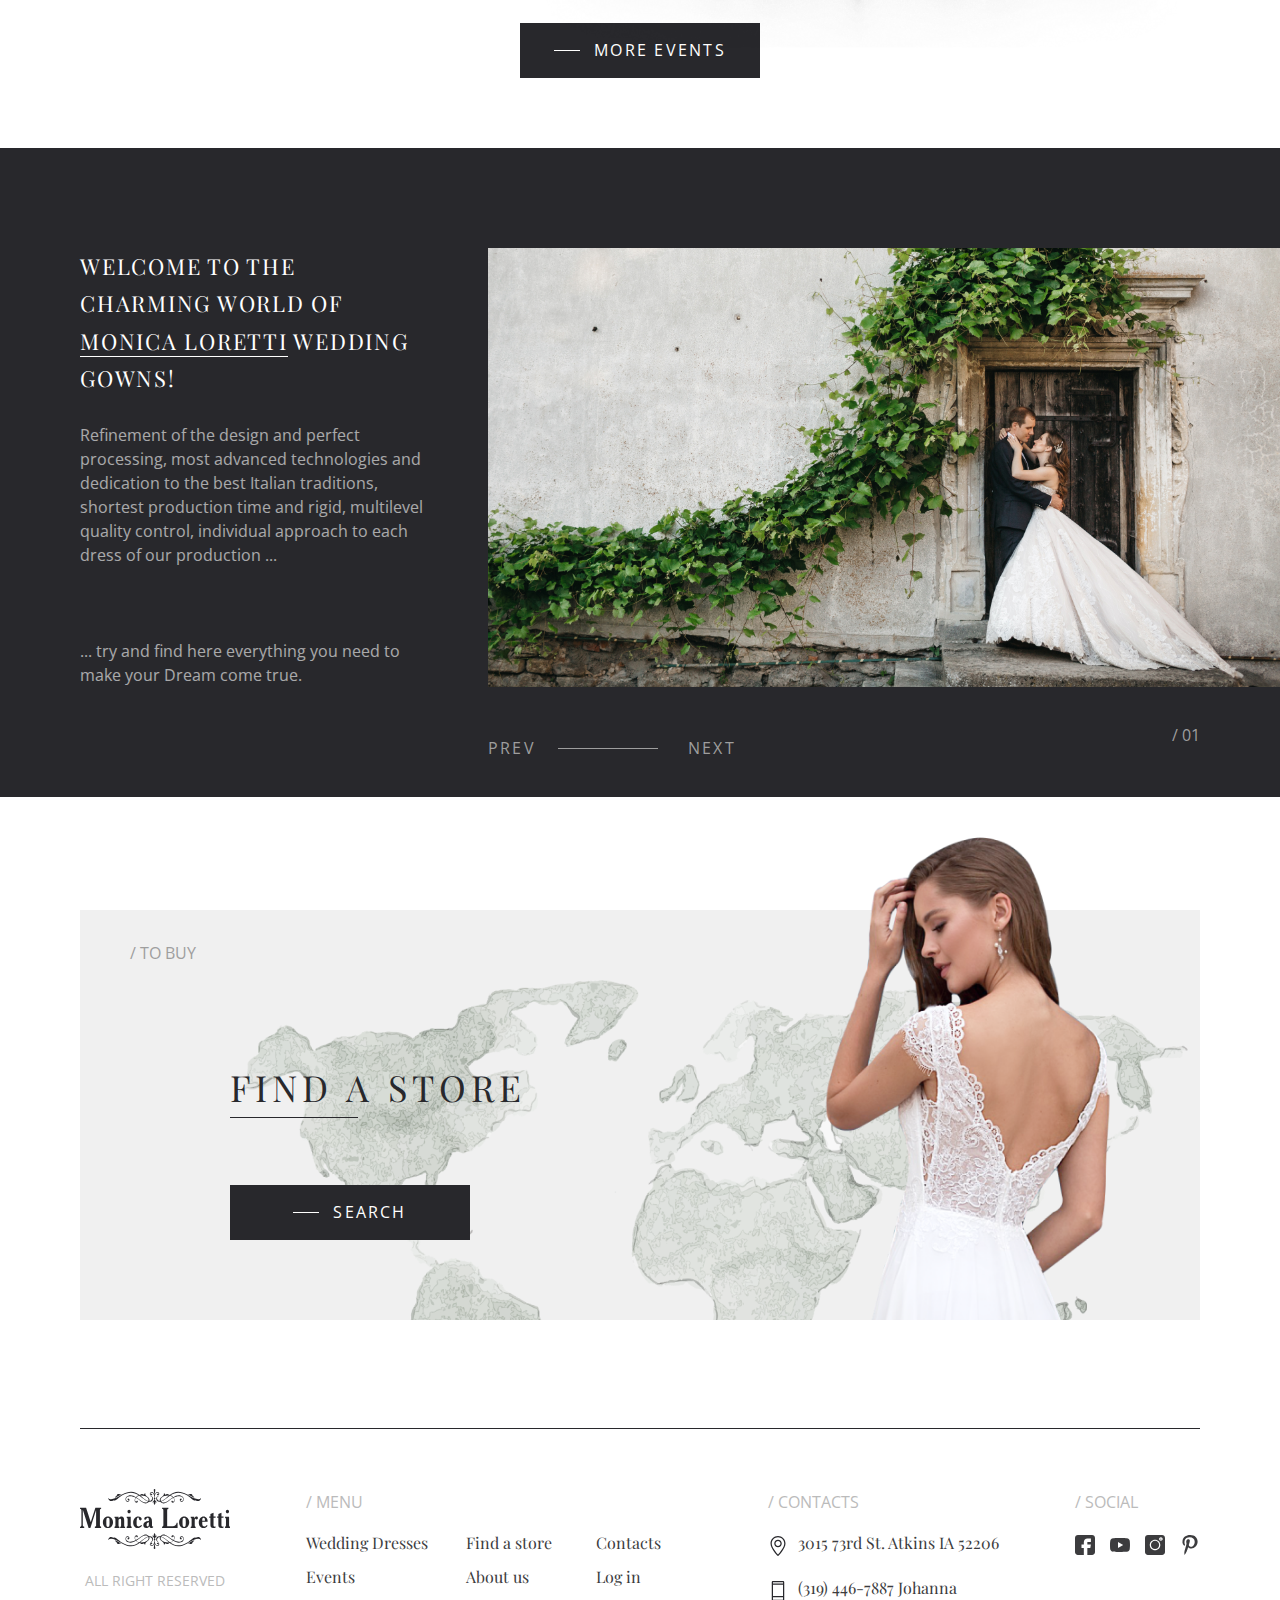
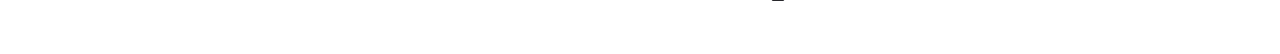
==== commit 8124dffc: "fix" ====
--- a/index.html
+++ b/index.html
@@ -36,7 +36,7 @@
                 <div class="row align-items-center">
                     <div class="col-xl-2 col-lg-2">
                         <div class="header__logo">
-                            <a href="index.html"><img src="img/logo.png" alt="logo"></a>
+                            <a href="index.html"><img src="img/logo.svg" alt="logo"></a>
                         </div>
                     </div>
                     <div class="col-lg-10 header__rightm">
@@ -90,7 +90,7 @@
                 </div>
                 <div>
                     <div class="mainslider__slide">
-                        <img src="img/mainslidepic1.jpg" alt="slide">
+                        <img src="img/mainslidepic2.jpg" alt="slide">
                         <div class="mainslider__slidebox">
                             <div class="container-fluid">
                                 <div class="row">
@@ -103,21 +103,7 @@
                         </div>
                     </div>
                 </div>
-                <div>
-                    <div class="mainslider__slide">
-                        <img src="img/mainslidepic1.jpg" alt="slide">
-                        <div class="mainslider__slidebox">
-                            <div class="container-fluid">
-                                <div class="row">
-                                    <div class="col-xl-5 col-lg-6 col-md-7">
-                                        <h3 class="mainslider__slide-title">Symphony Classic collection</h3>
-                                        <a href="#" class="blackbtn"><span>DISCOVER</span></a>
-                                    </div>
-                                </div>
-                            </div>
-                        </div>
-                    </div>
-                </div>
+                
             </div>
             <div class="pagingInfo"></div>
         </section>
@@ -490,7 +476,7 @@
                             </div>
                             <div>
                                 <div class="about__slide">
-                                    <a href="#"><img src="img/about-slide1.jpg" alt="slide"></a>
+                                    <a href="#"><img src="img/about-slide2.jpg" alt="slide"></a>
                                     <span class="phonecircle">About</span>
                                 </div>
                             </div>
@@ -521,7 +507,7 @@
         <div class="container-fluid">
             <div class="footer__content">
                 <div class="footer__logo">
-                    <a href="index.html"><img src="img/logo.png" alt="logo"></a>
+                    <a href="index.html"><img src="img/logo.svg" alt="logo"></a>
                     <p>ALL RIGHT RESERVED</p>
                 </div>
                 <div class="footer__menu">
--- a/css/common.css
+++ b/css/common.css
@@ -184,6 +184,29 @@
     line-height: 24px;
     color: #28282C;
     position: relative;
+}
+
+.header__menu ul li a:before {
+    content: '';
+    display: inline-block;
+    width: 8px;
+    height: 8px;
+    background: #28282C;
+    border-radius: 50%;
+    -webkit-border-radius: 50%;
+    -moz-border-radius: 50%;
+    -ms-border-radius: 50%;
+    -o-border-radius: 50%;
+    position: absolute;
+    bottom: -13px;
+    left: 0;
+    right: 0;
+    margin: 0 auto;
+    opacity: 0;
+}
+
+.header__menu ul li.active a:before {
+    opacity: 1;
 }
 
 .header__menu ul li a:after {
@@ -1227,6 +1250,572 @@
 }
 
 
+/* Breadcrumbs */
+.breadcrumbs {
+    margin: 175px 0 107px 0;
+}
+
+.breadcrumbs ul {
+    padding: 0;
+    margin: 0;
+    list-style-type: none;
+}
+
+.breadcrumbs ul li {
+    display: inline-block;
+    vertical-align: middle;
+}
+
+.breadcrumbs ul li,
+.breadcrumbs ul li a {
+    color: #28282C;
+    font-size: 18px;
+    line-height: 24px;
+    font-family: 'Playfair Display', serif;
+}
+
+.breadcrumbs ul li span {
+    opacity: .6;
+}
+
+.breadcrumbs ul li:not(:first-child):before {
+    content: '/';
+    display: inline-block;
+    margin: 0 13px 0 10px;
+}
+
+.breadcrumbs ul li a img {
+    margin-top: -7px;
+}
+
+/* Breadcrumbs - end*/
+
+
+/* Catalog section */
+.catalog__header {
+    min-height: 54px;
+    padding-bottom: 18px;
+    border-bottom: 1px solid #9E9E9E;
+    margin-bottom: 40px;
+}
+
+.catalog__header .hide-filters {
+    outline: none;
+    padding: 0;
+    border: none;
+    text-transform: uppercase;
+    font-size: 20px;
+    line-height: 27px;
+    color: #28282C;
+    padding: 3px 33px;
+    background: transparent;
+}
+
+.catalog__header .hide-filters img {
+    margin-right: 10px;
+    max-width: 21px;
+    margin-top: -6px;
+}
+
+.sort-section {
+    display: flex;
+    justify-content: flex-end;
+}
+
+.sort-section .sort__count {
+    width: 100%;
+    max-width: 315px;
+    flex: 0 0 315px;
+    display: flex;
+    align-items: center;
+    justify-content: space-between;
+    margin-right: 75px;
+}
+
+.title-sort {
+    text-transform: uppercase;
+    font-size: 20px;
+    line-height: 27px;
+    text-transform: uppercase;
+    color: #9E9E9E;
+    margin: 0;
+}
+
+.sort__count .cvar ul {
+    list-style-type: none;
+    padding: 0;
+    margin: 0;
+}
+
+.sort__count .cvar ul li {
+    display: inline-block;
+    vertical-align: middle;
+    position: relative;
+    margin-right: 27px;
+}
+
+.sort__count .cvar ul li:last-child {
+    margin-right: 0;
+}
+
+.sort__count .cvar ul li a {
+    color: #28282C;
+    font-size: 20px;
+    line-height: 27px;
+    opacity: 0.6;
+    transition: .3s;
+    -webkit-transition: .3s;
+    -moz-transition: .3s;
+    -ms-transition: .3s;
+    -o-transition: .3s;
+}
+
+.sort__count .cvar ul li a:hover {
+    opacity: 1;
+}
+
+.sort__count .cvar ul li.active a {
+    opacity: 1;
+}
+
+.sort__count .cvar ul li:after {
+    content: '';
+    display: none;
+    width: 8px;
+    height: 8px;
+    background: #28282C;
+    position: absolute;
+    border-radius: 50%;
+    -webkit-border-radius: 50%;
+    -moz-border-radius: 50%;
+    -ms-border-radius: 50%;
+    -o-border-radius: 50%;
+    bottom: -10px;
+    left: 0;
+    right: 0;
+    margin: 0 auto;
+}
+
+.sort__count .cvar ul li.active:after {
+    display: inline-block;
+}
+
+.sort__tag {
+    width: 100%;
+    max-width: 251px;
+    flex: 0 0 251px;
+    display: flex;
+    align-items: center;
+    justify-content: space-between;
+    margin-right: 75px;
+}
+
+.sort__tag .select-wrapper {
+    width: 140px;
+    margin: 0;
+}
+
+.sort__tag .select-wrapper .select2-container--default .select2-selection--single {
+    padding-top: 0;
+    height: 27px;
+    border: none;
+}
+
+.sort__tag .select-wrapper .select2-container--default .select2-selection--single .select2-selection__rendered {
+    padding: 0;
+}
+
+.sort__tag .select-wrapper .select2-container--default .select2-selection--single .select2-selection__arrow b {
+    margin: 0;
+    border-width: 7px 8px 0 8px;
+    top: initial;
+    left: initial;
+    margin: 0;
+}
+
+.sort__tag .select-wrapper .select2-container--default .select2-selection--single .select2-selection__arrow {
+    top: 0;
+    display: flex;
+    align-items: center;
+    justify-content: flex-end;
+    background: #fff;
+}
+
+
+.select2-container--open .select2-dropdown--below.catalog-dropdown {
+    border-top: 1px solid #28282C;
+}
+
+.catalog-dropdown .select2-results__option {
+    font-size: 18px;
+}
+
+.sort__col {
+    width: 102px;
+    max-width: 102px;
+    flex: 0 0 102px;
+    display: flex;
+    align-items: center;
+    justify-content: space-between;
+}
+
+.sort__col span {
+    cursor: pointer;
+}
+
+.sort__col span svg rect {
+    stroke: #9E9E9E;
+}
+
+.sort__col span:hover svg rect,
+.sort__col span.active svg rect {
+    stroke: rgb(40, 40, 44);
+}
+
+.product-block .title {
+    text-align: center;
+    margin: 0;
+    letter-spacing: 0.14em;
+    color: #28282C;
+    font-size: 22px;
+    line-height: 30px;
+    padding: 20px 0 18px;
+}
+
+.product-block .picwrap {
+    overflow: hidden;
+    transition: .3s;
+    -webkit-transition: .3s;
+    -moz-transition: .3s;
+    -ms-transition: .3s;
+    -o-transition: .3s;
+    position: relative;
+}
+
+.product-block .picwrap img {
+    transition: .5s;
+    -webkit-transition: .5s;
+    -moz-transition: .5s;
+    -ms-transition: .5s;
+    -o-transition: .5s;
+}
+
+.product-block .picwrap:hover img {
+    opacity: .80;
+}
+
+.product-block .picwrap img {
+    width: 100%;
+    height: 100%;
+    object-fit: cover;
+    object-position: 50% 50%;
+}
+
+.product-block {
+    margin-bottom: 30px;
+}
+
+.catalog-section {
+    padding-bottom: 12px;
+}
+
+.catalog-section .bottom-navigation {
+    margin-top: 35px;
+}
+
+.blackbtn.transparent {
+    color: #28282C;
+    background: transparent;
+}
+
+.blackbtn.transparent:hover {
+    background: #28282C;
+    color: #fff;
+}
+
+.blackbtn.transparent:hover span:before {
+    background: #fff;
+}
+
+.blackbtn.transparent span:before {
+    background: #28282C;
+}
+
+.catalog-section .blackbtn.transparent {
+    width: 393px;
+    height: 64px;
+    max-width: 100%;
+}
+
+.pagination ul {
+    list-style-type: none;
+    padding: 0;
+    margin: 0;
+}
+
+.pagination ul li {
+    display: inline-block;
+    vertical-align: middle;
+    margin-right: 29px;
+}
+
+.pagination ul li:last-child {
+    margin-right: 0;
+}
+
+.pagination ul li a {
+    font-size: 18px;
+    line-height: 25px;
+    letter-spacing: 0.14em;
+    color: #28282C;
+    transition: .3s;
+    -webkit-transition: .3s;
+    -moz-transition: .3s;
+    -ms-transition: .3s;
+    -o-transition: .3s;
+}
+
+.pagination ul li:not(.active) a:hover {
+    opacity: .6;
+}
+
+.pagination ul li.active a {
+    display: flex;
+    align-items: center;
+    justify-content: center;
+    width: 64px;
+    height: 64px;
+    border: 1px solid #28282C;
+}
+
+.filter-sidebar>ul {
+    list-style-type: none;
+    padding: 0;
+    margin: 0;
+}
+
+
+.filter-sidebar>ul>li {
+    border-bottom: 1px solid #9E9E9E;
+}
+
+.filter-sidebar>ul>li>span {
+    font-size: 20px;
+    line-height: 27px;
+    letter-spacing: 0.18em;
+    color: #28282C;
+    font-family: 'Playfair Display', serif;
+    height: 76px;
+    display: flex;
+    align-items: center;
+    padding: 10px 55px 10px 33px;
+    position: relative;
+    cursor: pointer;
+}
+
+.filter-sidebar>ul>li>span::after {
+    content: '';
+    display: inline-block;
+    background-image: url('../img/icon/trigg.svg');
+    background-repeat: no-repeat;
+    background-position: center;
+    background-size: 100%;
+    width: 16px;
+    height: 7px;
+    position: absolute;
+    right: 33px;
+    top: 50%;
+    transform: translateY(-50%) rotate(0deg);
+    -webkit-transform: translateY(-50%) rotate(0deg);
+    -moz-transform: translateY(-50%) rotate(0deg);
+    -ms-transform: translateY(-50%) rotate(0deg);
+    -o-transform: translateY(-50%) rotate(0deg);
+    transition: .3s;
+    -webkit-transition: .3s;
+    -moz-transition: .3s;
+    -ms-transition: .3s;
+    -o-transition: .3s;
+}
+
+.filter-sidebar>ul>li>span.rotate-arrow::after {
+    transform: translateY(-50%) rotate(-180deg);
+    -webkit-transform: translateY(-50%) rotate(-180deg);
+    -moz-transform: translateY(-50%) rotate(-180deg);
+    -ms-transform: translateY(-50%) rotate(-180deg);
+    -o-transform: translateY(-50%) rotate(-180deg);
+}
+
+.submenu-cat {
+    list-style-type: none;
+    padding: 0px 33px 10px 45px;
+    margin: 0;
+    display: none;
+}
+
+.submenu-cat .checksect input {
+    display: none;
+}
+
+.submenu-cat .checksect label {
+    margin: 0;
+    display: block;
+    position: relative;
+    cursor: pointer;
+    padding: 5px 10px 5px 25px;
+}
+
+.submenu-cat .checksect label:before {
+    content: '';
+    display: inline-block;
+    width: 16px;
+    height: 16px;
+    border: 1px solid #28282C;
+    position: absolute;
+    left: 0;
+    top: 9px;
+}
+
+.submenu-cat .checksect input:checked+label:before {
+    background-image: url('../img/icon/check.svg');
+    background-size: 90%;
+    background-position: center;
+    background-repeat: no-repeat;
+}
+
+.sfbtn {
+    display: none;
+}
+
+.showf-text .sfbtn {
+    display: inline-block;
+}
+
+.showf-text .hfbtn {
+    display: none;
+}
+
+.catalog-imgblocks.two-col .pr-col {
+    -ms-flex: 0 0 50%;
+    flex: 0 0 50%;
+    max-width: 50%;
+}
+
+.prodlabel {
+    font-size: 18px;
+    line-height: 22px;
+    text-align: center;
+    letter-spacing: 0.18em;
+    color: #F1F1F1;
+    display: flex;
+    align-items: center;
+    justify-content: center;
+    width: 176px;
+    height: 44px;
+    position: absolute;
+    left: 0;
+    top: 0;
+    z-index: 2;
+}
+
+.prodlabel.grey {
+    background: rgba(62, 62, 66, 0.7);
+}
+
+.prodlabel.red {
+    background: rgba(205, 103, 103, 0.8);
+}
+
+.prodlabel.white {
+    background: #F1F1F1;
+    color: #28282C;
+}
+
+.active-filters {
+    margin-bottom: 40px;
+}
+
+.clear {
+    display: flex;
+    justify-content: flex-end;
+}
+
+.clear .blackbtn {
+    width: 252px;
+}
+
+.active-filters .title {
+    text-transform: uppercase;
+    margin-bottom: 10px;
+    font-size: 20px;
+    line-height: 27px;
+    color: #28282C;
+    padding-left: 33px;
+}
+
+.active-filtbox {
+    position: relative;
+}
+
+.active-filtbox .filter-title {
+    margin: 0;
+    font-size: 20px;
+    line-height: 27px;
+    letter-spacing: 0.18em;
+    color: #28282C;
+    font-family: 'Playfair Display', serif;
+}
+
+.active-filtbox button {
+    background: transparent;
+    border: none;
+    outline: none;
+    padding: 0;
+    position: absolute;
+    right: 0;
+    top: 50%;
+    transform: translateY(-50%);
+}
+
+.active-filtbox {
+    display: flex;
+    align-items: center;
+    padding: 10px 40px 10px 33px;
+    height: 76px;
+    border-bottom: 1px solid #9E9E9E;
+}
+
+.active-filters__list {
+    margin-bottom: 45px;
+}
+
+
+
+
+
+/* Catalog section - END*/
+
+.header__blackline-nav.whbtn ul li.active a {
+    background: #fff;
+}
+
+.sort__col span svg {
+    max-width: 100%;
+}
+
+
+
+
+
+
+
+
+
+
+
+
+
+
+
 
 
 
--- a/css/responsive.css
+++ b/css/responsive.css
@@ -248,6 +248,141 @@
         line-height: normal;
     }
 
+    .catalog__header .hide-filters {
+        padding: 3px 20px;
+    }
+
+    .catalog__header .hide-filters img {
+        margin-top: -5px;
+    }
+
+    .sort__count .cvar ul li:after {
+        width: 6px;
+        height: 6px;
+        bottom: -6px;
+    }
+
+    .sort__count .cvar ul li {
+        margin-right: 20px;
+    }
+
+    .sort-section .sort__count {
+        max-width: 265px;
+        flex: 0 0 265px;
+    }
+
+    .sort__tag .select-wrapper .select2-container--default .select2-selection--single .select2-selection__rendered {
+        font-size: 16px;
+    }
+
+    .catalog-dropdown .select2-results__option {
+        font-size: 16px;
+    }
+
+    .sort__tag .select-wrapper .select2-container--default .select2-selection--single .select2-selection__arrow b {
+        border-width: 6px 7px 0 7px;
+    }
+
+    .sort__tag {
+        max-width: 225px;
+        flex: 0 0 225px;
+    }
+
+    .sort__col span {
+        width: 28px;
+    }
+
+    .sort__col {
+        width: 100%;
+        max-width: 75px;
+    }
+
+    .sort__tag {
+        margin-right: 50px;
+    }
+
+    .sort__tag .select-wrapper {
+        width: 120px;
+    }
+
+    .filter-sidebar>ul>li>span {
+        padding: 5px 20px;
+        height: 60px;
+    }
+
+    .filter-sidebar>ul>li>span::after {
+        width: 12px;
+    }
+
+    .submenu-cat {
+        padding: 0px 25px 10px 30px;
+    }
+
+    .product-block .title {
+        font-size: 16px;
+    }
+
+    .product-block .title {
+        padding: 10px 5px 0 5px;
+    }
+
+    .pagination ul li.active a {
+        width: 50px;
+        height: 50px;
+    }
+
+    .pagination ul li {
+        margin-right: 20px;
+    }
+
+    .catalog-section .blackbtn.transparent {
+        width: 280px;
+        height: 55px;
+    }
+
+    .catalog-section .bottom-navigation {
+        margin-top: 15px;
+    }
+
+    .prodlabel {
+        font-size: 16px;
+        width: 140px;
+        height: 36px;
+        letter-spacing: 0.10em;
+    }
+
+    .filter-sidebar>ul>li>span::after {
+        right: 15px;
+    }
+
+    .filter-sidebar>ul>li>span {
+        padding-right: 25px;
+    }
+
+    .active-filtbox {
+        padding: 5px 20px;
+        height: 60px;
+    }
+
+    .active-filtbox button {
+        width: 24px;
+    }
+
+    .active-filters__list {
+        margin-bottom: 25px;
+    }
+
+    .clear .blackbtn {
+        width: 190px;
+        height: 50px;
+    }
+
+    .active-filters .title {
+        padding-left: 20px;
+    }
+
+
+
 
     .events__tablebody .ev,
     .about-section .title,
@@ -257,7 +392,10 @@
 
     .pagingInfo,
     .events__tablehead p,
-    .select-wrapper .select2-container--default .select2-selection--single .select2-selection__rendered {
+    .select-wrapper .select2-container--default .select2-selection--single .select2-selection__rendered,
+    .filter-sidebar>ul>li>span,
+    .active-filtbox .filter-title,
+    .active-filters .title {
         font-size: 18px;
     }
 
@@ -273,7 +411,13 @@
     .find-store .inftext,
     .footer__title,
     .footer__menu li a,
-    .footer__contacts ul li a {
+    .footer__contacts ul li a,
+    .breadcrumbs ul li,
+    .breadcrumbs ul li a,
+    .catalog__header .hide-filters,
+    .title-sort,
+    .sort__count .cvar ul li a,
+    .pagination ul li a {
         font-size: 16px;
     }
 
@@ -563,6 +707,57 @@
         font-size: 14px;
     }
 
+    .catalog__header .hide-filters img {
+        margin-right: 5px;
+    }
+
+    .sort__tag {
+        margin-right: 30px;
+    }
+
+    .sort__col {
+        max-width: 70px;
+    }
+
+    .sort__tag {
+        max-width: 210px;
+        flex: 0 0 210px;
+    }
+
+    .sort__count .cvar ul li {
+        margin-right: 15px;
+    }
+
+    .sort-section .sort__count {
+        max-width: 240px;
+        flex: 0 0 240px;
+    }
+
+    .breadcrumbs {
+        margin: 140px 0 65px 0;
+    }
+
+    .filter-sidebar>ul>li>span {
+        font-size: 16px;
+    }
+
+    .filter-sidebar>ul>li>span::after {
+        right: 0;
+    }
+
+    .catalog-section .blackbtn.transparent {
+        width: 220px;
+        height: 48px;
+    }
+
+    .pagination ul li.active a {
+        width: 48px;
+        height: 48px;
+    }
+
+    .active-filtbox .filter-title {
+        font-size: 16px;
+    }
 
 
 
@@ -1049,6 +1244,67 @@
     .abslwrapp .pagingInfo {
         right: 0;
     }
+
+    .catalog__header .hide-filters {
+        padding: 0;
+    }
+
+    .sort-section {
+        justify-content: space-between;
+        margin-top: 10px;
+    }
+
+    .sort-section .sort__count,
+    .sort__tag {
+        margin: 0;
+    }
+
+    .catalog__header {
+        margin-bottom: 10px;
+    }
+
+    .filters-col {
+        display: none;
+    }
+
+    .breadcrumbs {
+        margin-bottom: 40px;
+    }
+
+    .hfbtn {
+        display: none;
+    }
+
+    .sfbtn {
+        display: inline-block;
+    }
+
+    .showf-text .hfbtn {
+        display: inline-block;
+    }
+
+    .showf-text .sfbtn {
+        display: none;
+    }
+
+    .header__menu ul li a:before {
+        bottom: initial;
+        top: 50%;
+        transform: translateY(-50%);
+        -webkit-transform: translateY(-50%);
+        -moz-transform: translateY(-50%);
+        -ms-transform: translateY(-50%);
+        -o-transform: translateY(-50%);
+        right: initial;
+        left: -15px;
+    }
+
+    .active-filters {
+        margin-bottom: 20px;
+        margin-top: 16px;
+    }
+
+
 }
 
 @media(max-width:767.8px) {
@@ -1198,6 +1454,10 @@
         overflow-y: auto;
     }
 
+    .sort__col {
+        display: none;
+    }
+
 }
 
 @media(max-width:575.8px) {
@@ -1412,10 +1672,71 @@
         margin-right: 25px;
     }
 
-
-
-
-
+    .header__logo a img {
+        max-width: 130px;
+    }
+
+    .sort-section {
+        flex-wrap: wrap;
+    }
+
+    .sort-section .sort__count,
+    .sort__tag {
+        max-width: 100%;
+        flex: 0 0 100%;
+    }
+
+    .sort__count .cvar ul {
+        width: 170px;
+        display: flex;
+        justify-content: space-between;
+    }
+
+    .sort__tag .select-wrapper {
+        width: 170px;
+        max-width: 170px;
+        flex: 0 0 170px;
+        padding-left: 0;
+        padding-right: 0;
+    }
+
+    .sort-section .sort__count {
+        margin-bottom: 15px;
+    }
+
+    .pagination ul {
+        display: flex;
+        justify-content: space-between;
+        align-items: center;
+        width: 100%;
+        margin-bottom: 25px;
+    }
+
+    .catalog-section .blackbtn.transparent {
+        margin: 0 auto;
+    }
+
+    .filter-sidebar>ul>li>span,
+    .active-filtbox,
+    .active-filters .title {
+        padding-left: 0;
+    }
+
+    .sort-section .sort__count {
+        display: none;
+    }
+
+
+
+    .mainslider .slick-arrow.slick-next,
+    .mainslider .slick-arrow.slick-prev,
+    .collections__box-title a {
+        font-size: 14px;
+    }
+
+    .footer__logo a {
+        max-width: 160px;
+    }
 
 }
 
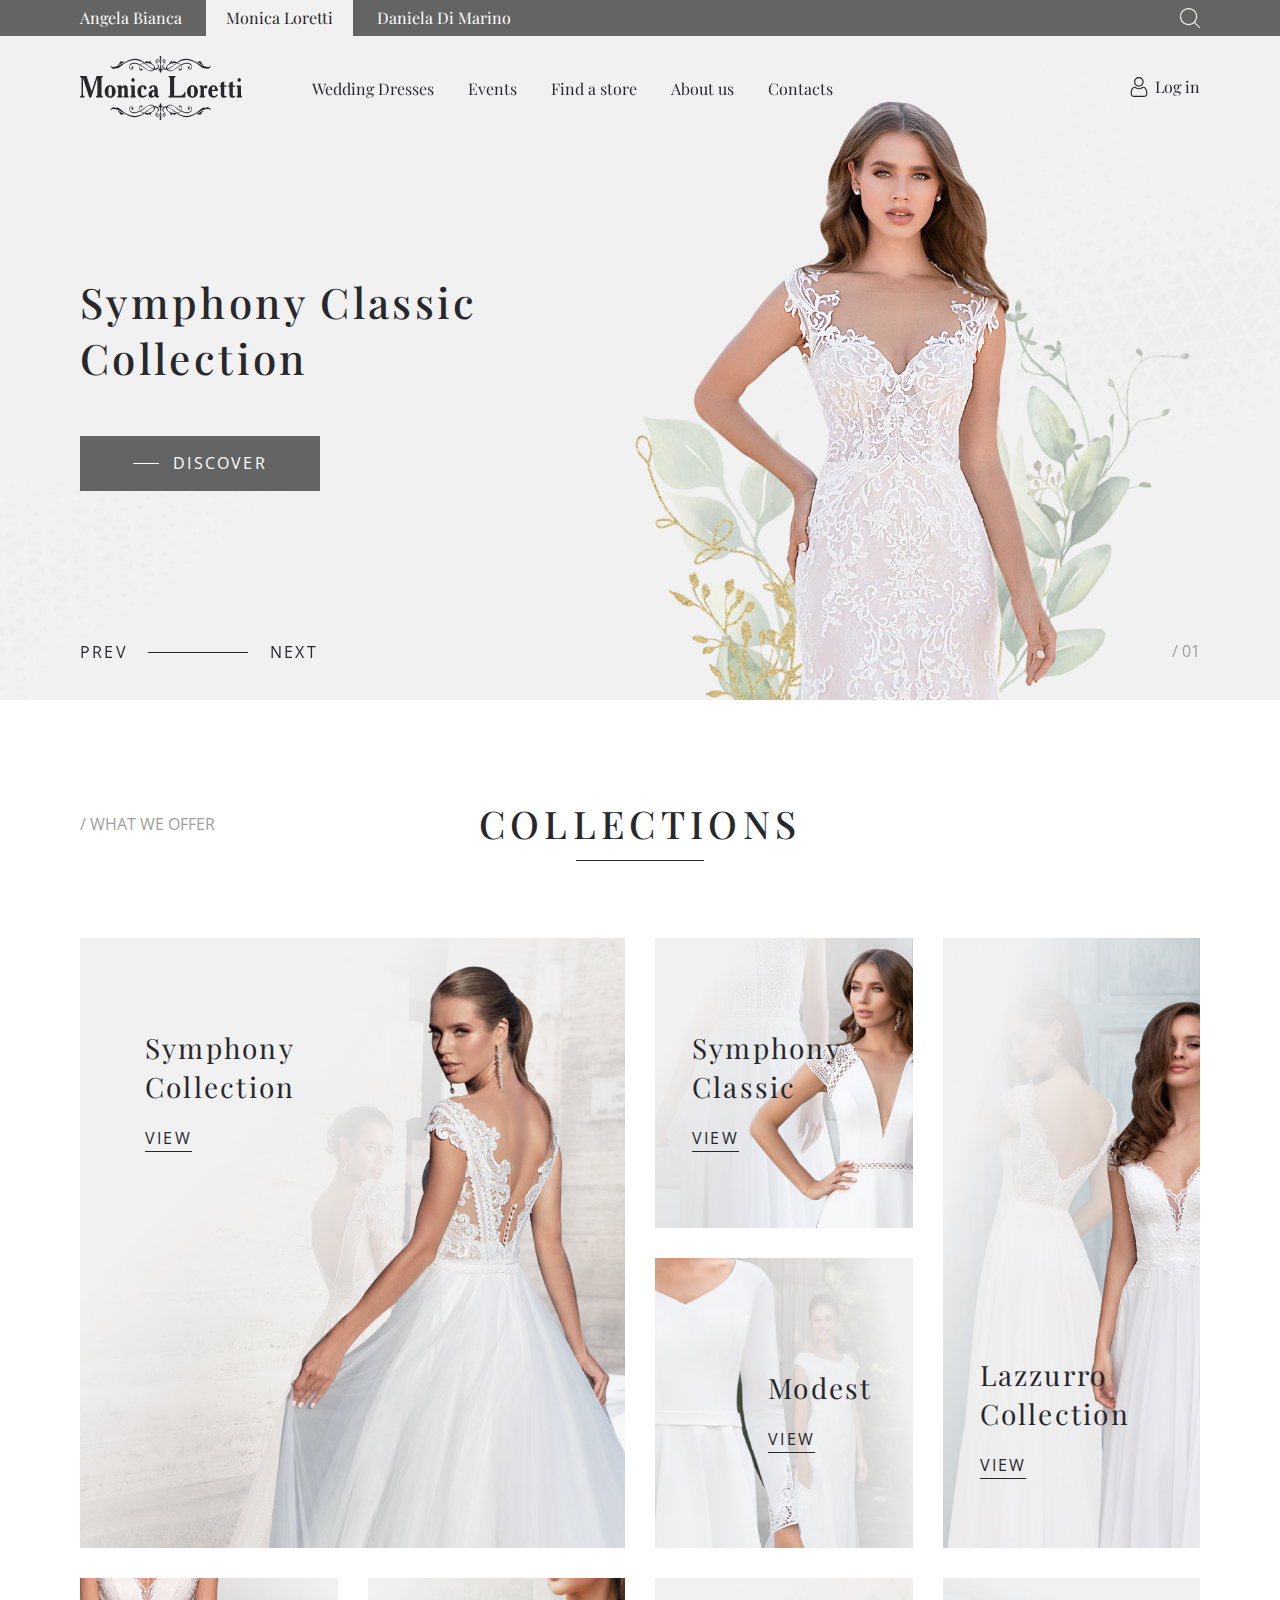
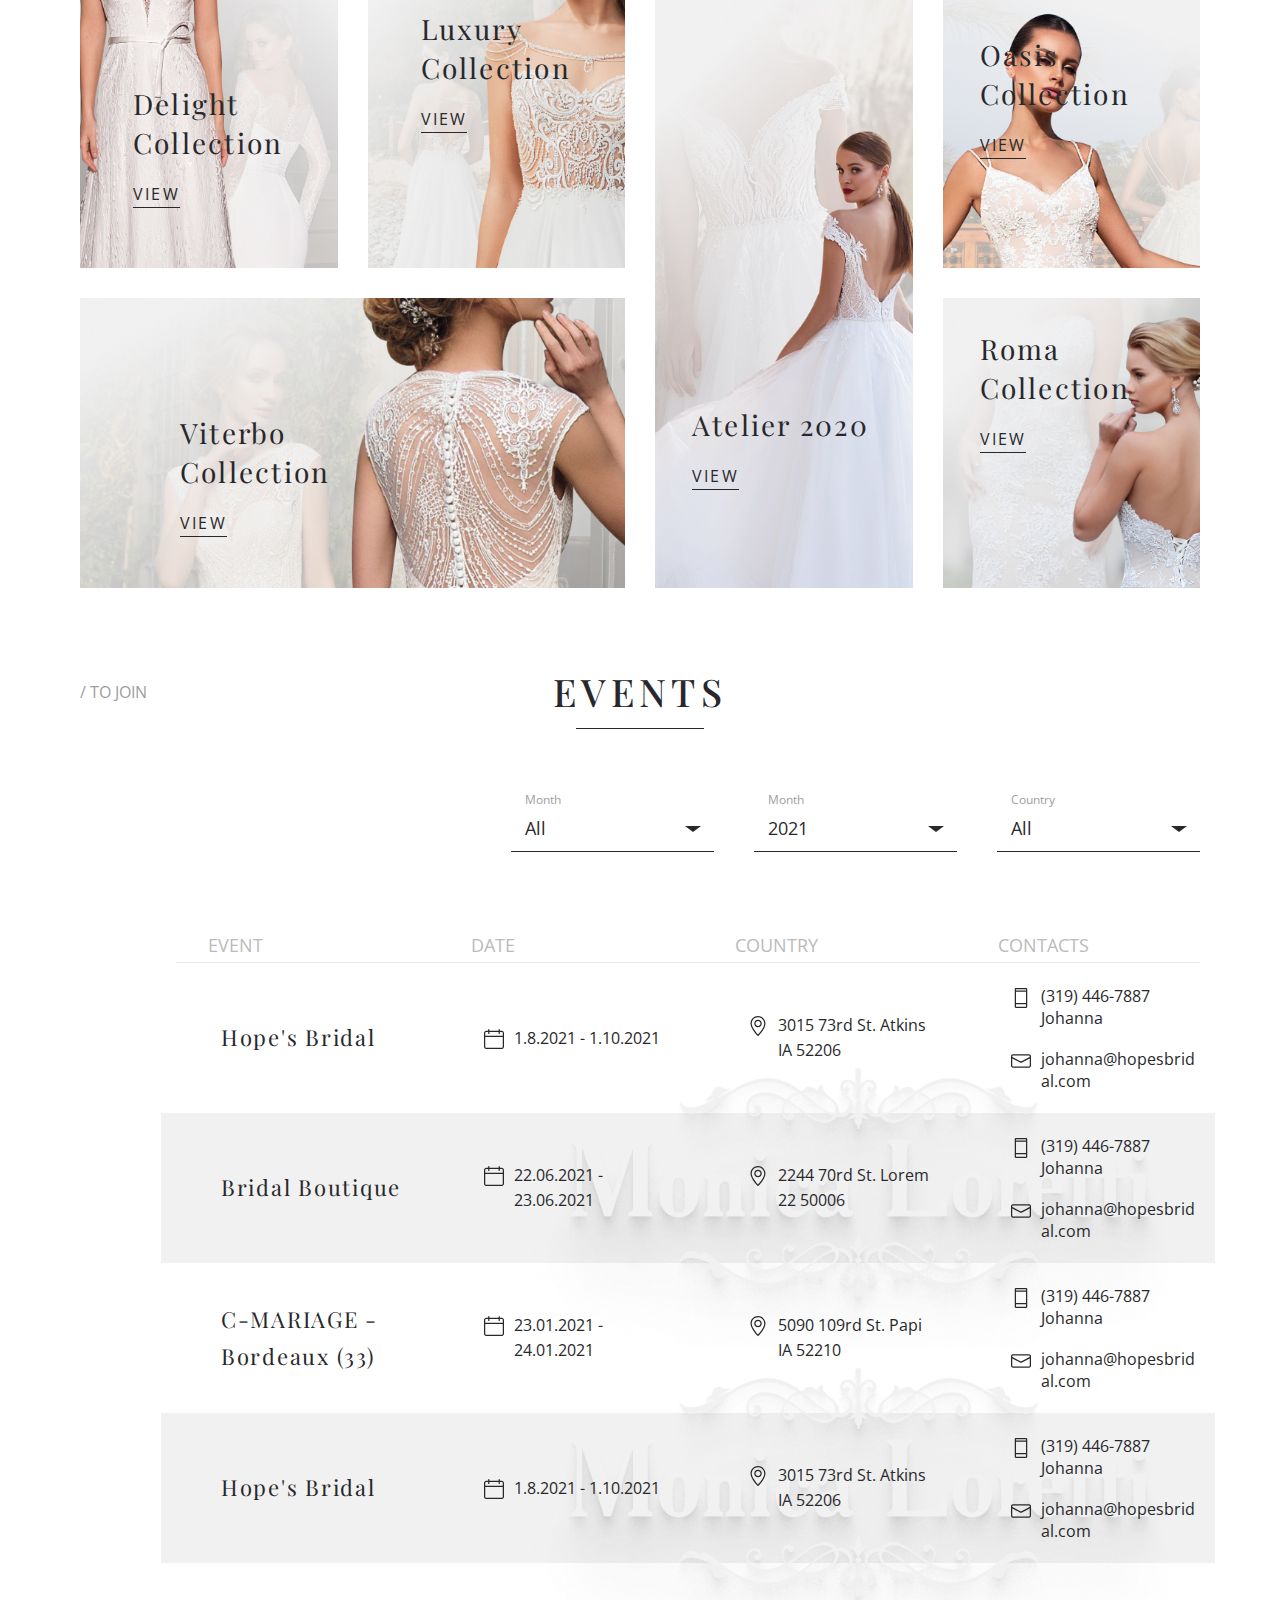
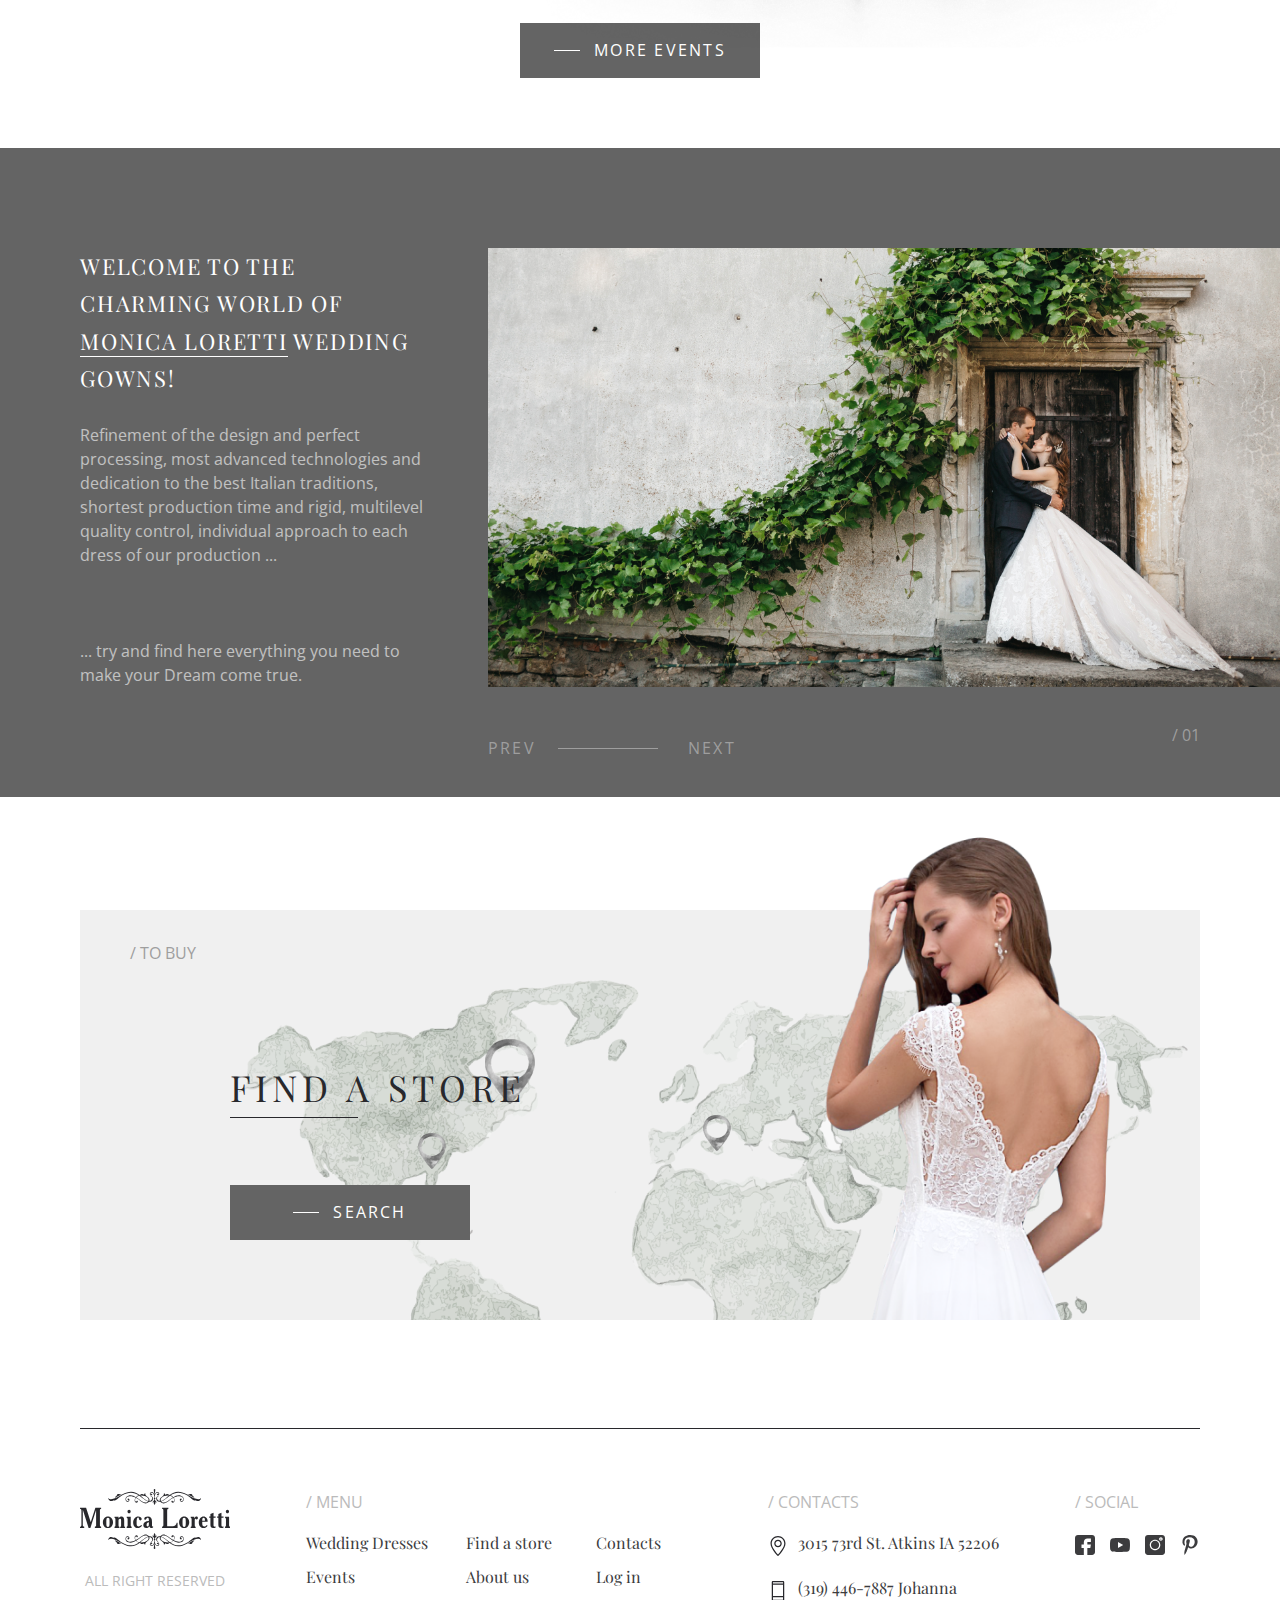
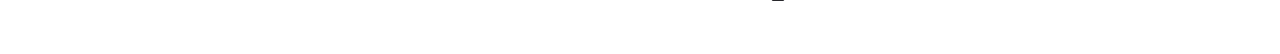
==== commit 9d1f9228: "search" ====
--- a/index.html
+++ b/index.html
@@ -103,7 +103,7 @@
                         </div>
                     </div>
                 </div>
-                
+
             </div>
             <div class="pagingInfo"></div>
         </section>
@@ -301,7 +301,9 @@
                             <div class="events__tablebody">
                                 <div class="row align-items-center">
                                     <div class="col-lg-3 col-md-3 mon-row">
-                                        <div class="phone-title"><p>EVENT</p></div>
+                                        <div class="phone-title">
+                                            <p>EVENT</p>
+                                        </div>
                                         <div class="evbod-rowwrapp">
                                             <p class="ev">Hope's Bridal</p>
                                         </div>
@@ -335,13 +337,17 @@
                                 </div>
                                 <div class="row align-items-center">
                                     <div class="col-lg-3 col-md-3 mon-row">
-                                        <div class="phone-title"><p>EVENT</p></div>
+                                        <div class="phone-title">
+                                            <p>EVENT</p>
+                                        </div>
                                         <div class="evbod-rowwrapp">
                                             <p class="ev">Bridal Boutique</p>
                                         </div>
                                     </div>
                                     <div class="col-lg-3 col-md-3 mon-row">
-                                        <div class="phone-title"><p>DATE</p></div>
+                                        <div class="phone-title">
+                                            <p>DATE</p>
+                                        </div>
                                         <div class="evbod-rowwrapp">
                                             <p class="date">
                                                 22.06.2021 - 23.06.2021
@@ -349,13 +355,17 @@
                                         </div>
                                     </div>
                                     <div class="col-lg-3 col-md-3 mon-row">
-                                        <div class="phone-title"><p>Country</p></div>
+                                        <div class="phone-title">
+                                            <p>Country</p>
+                                        </div>
                                         <div class="evbod-rowwrapp">
                                             <p class="country">2244 70rd St. Lorem 22 50006</p>
                                         </div>
                                     </div>
                                     <div class="col-lg-3 col-md-3 mon-row">
-                                        <div class="phone-title"><p>CONTACTS</p></div>
+                                        <div class="phone-title">
+                                            <p>CONTACTS</p>
+                                        </div>
                                         <div class="evbod-rowwrapp">
                                             <ul class="contacts">
                                                 <li><a class="phone" href="te:3194467887">(319) 446-7887 Johanna</a>
@@ -369,13 +379,17 @@
                                 </div>
                                 <div class="row align-items-center">
                                     <div class="col-lg-3  col-md-3 mon-row">
-                                        <div class="phone-title"><p>EVENT</p></div>
+                                        <div class="phone-title">
+                                            <p>EVENT</p>
+                                        </div>
                                         <div class="evbod-rowwrapp">
                                             <p class="ev">C-MARIAGE - Bordeaux (33)</p>
                                         </div>
                                     </div>
                                     <div class="col-lg-3 col-md-3 mon-row">
-                                        <div class="phone-title"><p>DATE</p></div>
+                                        <div class="phone-title">
+                                            <p>DATE</p>
+                                        </div>
                                         <div class="evbod-rowwrapp">
                                             <p class="date">
                                                 23.01.2021 - 24.01.2021
@@ -383,13 +397,17 @@
                                         </div>
                                     </div>
                                     <div class="col-lg-3 col-md-3 mon-row">
-                                        <div class="phone-title"><p>Country</p></div>
+                                        <div class="phone-title">
+                                            <p>Country</p>
+                                        </div>
                                         <div class="evbod-rowwrapp">
                                             <p class="country">5090 109rd St. Papi IA 52210</p>
                                         </div>
                                     </div>
                                     <div class="col-lg-3 col-md-3 mon-row">
-                                        <div class="phone-title"><p>CONTACTS</p></div>
+                                        <div class="phone-title">
+                                            <p>CONTACTS</p>
+                                        </div>
                                         <div class="evbod-rowwrapp">
                                             <ul class="contacts">
                                                 <li><a class="phone" href="te:3194467887">(319) 446-7887 Johanna</a>
@@ -403,13 +421,17 @@
                                 </div>
                                 <div class="row align-items-center">
                                     <div class="col-lg-3 col-md-3 mon-row">
-                                        <div class="phone-title"><p>EVENT</p></div>
+                                        <div class="phone-title">
+                                            <p>EVENT</p>
+                                        </div>
                                         <div class="evbod-rowwrapp">
                                             <p class="ev">Hope's Bridal</p>
                                         </div>
                                     </div>
                                     <div class="col-lg-3 col-md-3 mon-row">
-                                        <div class="phone-title"><p>Date</p></div>
+                                        <div class="phone-title">
+                                            <p>Date</p>
+                                        </div>
                                         <div class="evbod-rowwrapp">
                                             <p class="date">
                                                 1.8.2021 - 1.10.2021
@@ -417,13 +439,17 @@
                                         </div>
                                     </div>
                                     <div class="col-lg-3 col-md-3 mon-row">
-                                        <div class="phone-title"><p>Country</p></div>
+                                        <div class="phone-title">
+                                            <p>Country</p>
+                                        </div>
                                         <div class="evbod-rowwrapp">
                                             <p class="country">3015 73rd St. Atkins IA 52206</p>
                                         </div>
                                     </div>
                                     <div class="col-lg-3 col-md-3 mon-row">
-                                        <div class="phone-title"><p>Contacts</p></div>
+                                        <div class="phone-title">
+                                            <p>Contacts</p>
+                                        </div>
                                         <div class="evbod-rowwrapp">
                                             <ul class="contacts">
                                                 <li><a class="phone" href="te:3194467887">(319) 446-7887 Johanna</a>
@@ -583,6 +609,20 @@
         </div>
     </footer>
 
+    <!-- Modal -->
+    <div class="search-wrapper">
+        <img class="close" src="img/icon/close-search.svg" alt="close">
+        <div class="search-form">
+            <form action="">
+                <p class="title">WHAT ARE YOU LOOKING FOR?</p>
+                <div class="search-form__field">
+                    <input type="text" placeholder="Enter your keywords...">
+                    <input type="submit" value="">
+                </div>
+            </form>
+            <img src="img/searchpic.png" alt="">
+        </div>
+    </div>
 
     <script src="js/jquery.min.js"></script>
     <script src="js/bootstrap.min.js"></script>
--- a/css/common.css
+++ b/css/common.css
@@ -21,8 +21,8 @@
     width: 305px;
     height: 65px;
     text-transform: uppercase;
-    background: #28282C;
-    border: 1px solid #28282C;
+    background: #646464;
+    border: 1px solid #646464;
     display: flex;
     align-items: center;
     justify-content: center;
@@ -87,7 +87,7 @@
 }
 
 .header__blackline {
-    background: #28282C;
+    background: #646464;
     height: 42px;
     color: #fff;
 }
@@ -107,7 +107,7 @@
     font-family: 'Playfair Display', serif;
     font-size: 18px;
     line-height: 24px;
-    color: #9E9E9E;
+    color: #fff;
     height: 42px;
     display: flex;
     align-items: center;
@@ -626,7 +626,7 @@
 }
 
 .select2-container--default .select2-results__option--highlighted.select2-results__option--selectable {
-    background-color: #28282c !important;
+    background-color: #646464 !important;
     overflow: hidden;
 }
 
@@ -842,7 +842,7 @@
     left: 0;
     top: 0;
     width: 100%;
-    background: #28282C;
+    background: #646464;
     height: 668px;
 }
 
@@ -1252,7 +1252,9 @@
 
 /* Breadcrumbs */
 .breadcrumbs {
-    margin: 175px 0 107px 0;
+    margin: 175px 0 0 0;
+    position: relative;
+    z-index: 2;
 }
 
 .breadcrumbs ul {
@@ -1292,6 +1294,10 @@
 
 
 /* Catalog section */
+.catalog-section {
+    padding-top: 107px;
+}
+
 .catalog__header {
     min-height: 54px;
     padding-bottom: 18px;
@@ -1472,6 +1478,7 @@
     stroke: rgb(40, 40, 44);
 }
 
+/* 
 .product-block .title {
     text-align: center;
     margin: 0;
@@ -1484,11 +1491,6 @@
 
 .product-block .picwrap {
     overflow: hidden;
-    transition: .3s;
-    -webkit-transition: .3s;
-    -moz-transition: .3s;
-    -ms-transition: .3s;
-    -o-transition: .3s;
     position: relative;
 }
 
@@ -1500,20 +1502,150 @@
     -o-transition: .5s;
 }
 
-.product-block .picwrap:hover img {
-    opacity: .80;
-}
-
 .product-block .picwrap img {
     width: 100%;
     height: 100%;
     object-fit: cover;
     object-position: 50% 50%;
-}
+    transition: 1s;
+    -webkit-transition: 1s;
+    -moz-transition: 1s;
+    -ms-transition: 1s;
+    -o-transition: 1s;
+    -webkit-transform: translateZ(0);
+    -moz-transform: translateZ(0);
+    -ms-transform: translateZ(0);
+    -o-transform: translateZ(0);
+    transform: translateZ(0);
+    -webkit-font-smoothing: antialiased;
+}
+
+.product-block .picwrap:hover img {
+    transform: scale(1.05);
+    -webkit-transform: scale(1.05);
+    -moz-transform: scale(1.05);
+    -ms-transform: scale(1.05);
+    -o-transform: scale(1.05);
+}
+
+
 
 .product-block {
     margin-bottom: 30px;
-}
+} */
+
+.categ_item {
+    cursor: pointer;
+    opacity: 0;
+    -webkit-transition: all 500ms cubic-bezier(0.445, 0.05, 0.55, 0.95);
+    transition: all 500ms cubic-bezier(0.445, 0.05, 0.55, 0.95);
+}
+
+.categ_item {
+    display: inline-block;
+    -webkit-box-sizing: border-box;
+    -moz-box-sizing: border-box;
+    box-sizing: border-box;
+    position: relative;
+}
+
+.categ_item.scrolled {
+    opacity: 1;
+}
+
+.categ_item_self {
+    overflow: hidden;
+    position: relative;
+}
+
+.categ_item_self .img_cut {
+    position: relative;
+    /* min-height: 400px; */
+}
+
+.categ_item img {
+    -webkit-transition: transform 0.4s ease-out;
+    transition: transform 0.4s ease-out;
+}
+
+.categ_item_self img {
+    transform: scale3d(0.95, 0.95, 0.95);
+    display: block;
+    width: 100%;
+    -webkit-transform: scale3d(0.95, 0.95, 0.95);
+    -moz-transform: scale3d(0.95, 0.95, 0.95);
+    -ms-transform: scale3d(0.95, 0.95, 0.95);
+    -o-transform: scale3d(0.95, 0.95, 0.95);
+}
+
+.categ_item img {
+    opacity: 0;
+    -webkit-transition: all 500ms cubic-bezier(0.445, 0.05, 0.55, 0.95);
+    transition: all 500ms cubic-bezier(0.445, 0.05, 0.55, 0.95);
+}
+
+.categ_item.scrolled img,
+.categ_item.scrolled img:first-child {
+    opacity: 1;
+    transform: scale3d(1, 1, 1);
+    filter: none;
+    -webkit-filter: blur(0px);
+    -moz-filter: blur(0px);
+    -ms-filter: blur(0px);
+
+
+    -webkit-transform: scale(1);
+    -moz-transform: scale3d(1, 1, 1);
+    -ms-transform: scale3d(1, 1, 1);
+    -o-transform: scale3d(1, 1, 1);
+    -webkit-transform: scale3d(1, 1, 1);
+}
+
+.categ_item img.second_image {
+    opacity: 0;
+    visibility: hidden;
+    position: absolute;
+    top: 0;
+    left: 0;
+}
+
+.categ_item img:first-child {
+    opacity: 0;
+}
+
+.categ_item:hover img {
+    -webkit-transform: scale(1);
+    transform: scale(1);
+}
+
+.categ_item.scrolled:hover .img_cut img {
+    -webkit-transform: scale(1.05);
+    transform: scale(1.05);
+    -webkit-transition: all 0.3s ease-in;
+    transition: all 0.3s ease-in;
+}
+
+.categ_item:hover img.second_image {
+    opacity: 1;
+    visibility: visible;
+}
+
+.name_delf {
+    text-align: center;
+    letter-spacing: 0.14em;
+    color: #28282C;
+    font-size: 22px;
+    line-height: 30px;
+    padding-top: 20px;
+}
+
+.categ_item {
+    margin-bottom: 48px;
+}
+
+
+
+
 
 .catalog-section {
     padding-bottom: 12px;
@@ -1529,7 +1661,7 @@
 }
 
 .blackbtn.transparent:hover {
-    background: #28282C;
+    background: #646464;
     color: #fff;
 }
 
@@ -1541,7 +1673,8 @@
     background: #28282C;
 }
 
-.catalog-section .blackbtn.transparent {
+.catalog-section .blackbtn.transparent,
+.blackbtn.transparent {
     width: 393px;
     height: 64px;
     max-width: 100%;
@@ -1788,10 +1921,6 @@
     margin-bottom: 45px;
 }
 
-
-
-
-
 /* Catalog section - END*/
 
 .header__blackline-nav.whbtn ul li.active a {
@@ -1803,16 +1932,1003 @@
 }
 
 
-
-
-
-
-
-
-
-
-
-
+/* EVENTS page */
+
+.events-section {
+    padding: 0 0 70px 0;
+    /* position: relative; */
+}
+
+.events-section:before {
+    content: '';
+    display: block;
+    position: absolute;
+    left: 0;
+    top: 0;
+    width: 100%;
+    background: #F1F1F1;
+    height: 425px;
+}
+
+.events-section .container-fluid {
+    position: relative;
+    z-index: 2;
+}
+
+.page-title,
+h1 {
+    font-family: 'Playfair Display', serif;
+    letter-spacing: 0.14em;
+    text-transform: uppercase;
+    text-align: center;
+    color: #28282C;
+    font-size: 44px;
+    line-height: 88px;
+    margin: 0 0 138px 0;
+    position: relative;
+    z-index: 2;
+}
+
+.page-title:after,
+h1:after {
+    content: '';
+    display: inline-block;
+    background: #28282C;
+    width: 128px;
+    height: 1px;
+    position: absolute;
+    left: 0;
+    right: 0;
+    bottom: -18px;
+    margin: 0 auto;
+}
+
+.event-fig {
+    position: absolute;
+    top: -60px;
+    margin: 0 auto;
+    display: block;
+    right: 0;
+    left: 0;
+}
+
+.events-section.events .events__filter {
+    padding-top: 30px;
+}
+
+.events-section.events .events__tablehead p,
+.events__tablebody .evbod-rowwrapp {
+    padding-left: 75px;
+}
+
+.events .bottom-navigation .blackbtn {
+    margin: 0;
+}
+
+.events .bottom-navigation {
+    margin-top: 78px;
+}
+
+.events-section.events .blackbtn.transparent {
+    width: 393px;
+    height: 64px;
+    max-width: 100%;
+}
+
+/* EVENTS page - END*/
+
+
+/* ABOUT US */
+.inform-sect1 {
+    padding-right: 130px;
+    padding-bottom: 200px;
+}
+
+.inform-sect1 img {
+    width: 100%;
+}
+
+.inform-sect1 .leftpic {
+    padding: 0 15px;
+    width: 100%;
+    max-width: 64%;
+    flex: 0 0 64%;
+}
+
+.inform-sect1 .rightdescr {
+    padding: 0 15px;
+    width: 100%;
+    max-width: 36%;
+    flex: 0 0 36%;
+    display: flex;
+    flex-direction: column;
+    justify-content: space-between;
+}
+
+.inform-sect1 .rightdescr .absect-descr p {
+    padding-left: 80px;
+    position: relative;
+    letter-spacing: 0.14em;
+    color: #28282C;
+    font-size: 44px;
+    line-height: 180%;
+    font-family: 'Playfair Display', serif;
+    font-style: italic;
+}
+
+.inform-sect1 .rightdescr .absect-descr p:before {
+    content: '';
+    display: inline-block;
+    position: absolute;
+    left: 0;
+    top: -67px;
+    width: 92px;
+    height: 69px;
+    background-image: url('../img/icon/quote.svg');
+    background-repeat: no-repeat;
+    background-position: center;
+    background-size: 100%;
+}
+
+.inform-sect2 {
+    padding-bottom: 200px;
+}
+
+.inform-sect2 .description {
+    padding-left: 50px;
+}
+
+.inform-sect2 .description .title {
+    font-size: 28px;
+    line-height: 170%;
+    letter-spacing: 0.08em;
+    text-transform: uppercase;
+    color: #28282C;
+    font-family: 'Playfair Display', serif;
+    margin-bottom: 73px;
+    max-width: 957px;
+}
+
+.inform-sect2 .description .descrtext p {
+    font-size: 18px;
+    line-height: 160%;
+    color: #28282C;
+}
+
+.inform-sect2 .description .descrtext:first-child p {
+    padding-right: 35px;
+}
+
+.inform-sect2 .description .descrtext:nth-child(2) p {
+    padding-left: 35px;
+}
+
+.inform-sect2 .description .descrtext p:last-child {
+    margin-bottom: 0;
+}
+
+.about-section.abus .absect-left {
+    padding-top: 0;
+}
+
+.about-section.abus .section-subtitle {
+    margin-bottom: 90px;
+}
+
+.about-section .descr ul {
+    padding: 0 0 0 23px;
+    margin: 0;
+    list-style-type: none;
+    margin-top: 40px;
+}
+
+.about-section .descr ul li {
+    font-size: 18px;
+    line-height: 150%;
+    color: #FFFFFF;
+    opacity: 0.6;
+    margin-bottom: 10px;
+    position: relative;
+    padding-left: 27px;
+}
+
+.about-section .descr ul li:last-child {
+    margin-bottom: 0;
+}
+
+.about-section .descr ul li:after {
+    content: '';
+    display: inline-block;
+    position: absolute;
+    left: 0;
+    top: 10px;
+    width: 7px;
+    height: 7px;
+    background: #FFFFFF;
+    opacity: 0.6;
+}
+
+.about-section.abus {
+    padding-bottom: 200px;
+}
+
+
+.inform-sect2.pb100 {
+    padding-bottom: 100px;
+}
+
+.inform-sect1 .rightdescr .absect-descr p {
+    margin-bottom: 0;
+}
+
+/* ABOUT US */
+.cont-textsect {
+    display: flex;
+    padding-bottom: 200px;
+}
+
+.cont-textsect__right {
+    padding-right: 130px;
+    width: 100%;
+    flex: 0 0 58%;
+    max-width: 58%;
+    padding-left: 30px;
+}
+
+.cont-textsect__left {
+    width: 100%;
+    flex: 0 0 42%;
+    max-width: 42%;
+}
+
+.cont-textsect__left img {
+    width: 100%;
+}
+
+.cont-textsect__right .contwrap {
+    max-width: 675px;
+}
+
+.cont-textsect__right .contwrap {
+    height: 100%;
+    display: flex;
+    flex-direction: column;
+    justify-content: space-between;
+}
+
+.cont-textsect__right .section-subtitle {
+    margin-bottom: 65px;
+}
+
+.cont-textsect__right .descr {
+    margin-bottom: 45px;
+}
+
+.cont-textsect__right .descr p,
+.contwrap-bottom p {
+    font-size: 18px;
+    line-height: 160%;
+    color: #28282C;
+}
+
+.cont-textsect__right .descr p:last-child {
+    margin-bottom: 0;
+}
+
+.contwrap-bottom a {
+    margin-top: 45px;
+}
+
+.cont-textsect__right .blackbtn {
+    width: 393px;
+}
+
+.contform-sect__wrapp {
+    position: relative;
+}
+
+.contform-sect__wrapp>img {
+    width: 100%;
+}
+
+.contform-sect__wrapp .question-form {
+    position: relative;
+    left: 0;
+    right: 0;
+    margin: 0 auto;
+    z-index: 2;
+    top: -150px;
+}
+
+.question-form {
+    max-width: 1096px;
+    width: 100%;
+    padding: 124px 108px 52px 108px;
+    background: #fff;
+}
+
+.contform-sect {
+    padding-bottom: 0;
+}
+
+.question-form__head {
+    display: flex;
+    margin-bottom: 68px;
+}
+
+.question-form__head .title {
+    width: 100%;
+    max-width: 43%;
+    flex: 0 0 43%;
+    font-family: 'Playfair Display', serif;
+    font-size: 44px;
+    line-height: 44px;
+    letter-spacing: 0.14em;
+    text-transform: uppercase;
+}
+
+.question-form__head .descr {
+    width: 100%;
+    max-width: 57%;
+    flex: 0 0 57%;
+    font-family: 'Playfair Display', serif;
+    font-size: 18px;
+    line-height: 140%;
+    letter-spacing: 0.18em;
+
+}
+
+.question-form__head .title p,
+.question-form__head .descr p {
+    margin: 0;
+    color: #28282C;
+}
+
+.question-form__body {
+    display: flex;
+    align-items: center;
+    flex-wrap: wrap;
+}
+
+.question-form__body .inpfield {
+    width: 100%;
+    max-width: 50%;
+    flex: 0 0 50%;
+    margin-bottom: 30px;
+}
+
+.question-form__body .inpfield.inpfield_fullwidth {
+    width: 100%;
+    max-width: 100%;
+    flex: 0 0 100%;
+    margin-bottom: 30px;
+    padding: 0 !important;
+}
+
+.question-form__body .inpfield textarea {
+    width: 100%;
+    resize: none;
+    height: 133px;
+    margin-top: 20px;
+    border: 1px solid #28282C;
+    padding: 18px 32px;
+    font-size: 20px;
+    line-height: 27px;
+    color: rgba(40, 40, 44, 0.6);
+    outline: none;
+}
+
+.question-form__body .inpfield:nth-child(odd) {
+    padding-right: 70px;
+}
+
+.question-form__body .inpfield:nth-child(even) {
+    padding-left: 70px;
+}
+
+.question-form__body .btnfield {
+    width: 100%;
+    max-width: 100%;
+    flex: 0 0 100%;
+    margin-top: 20px;
+}
+
+.question-form__body .blackbtn {
+    max-width: 340px;
+    margin: 0 auto;
+}
+
+.question-form__body .inpfield .select-wrapper {
+    margin-left: 0;
+    width: 100%;
+}
+
+.question-form__body .inpfield .select-wrapper .select2-container--default .select2-selection--single {
+    height: 56px;
+    padding: 13px 0px;
+}
+
+.question-form__body .inpfield .select-wrapper .select2-container--default .select2-selection--single .select2-selection__rendered {
+    color: rgba(40, 40, 44, 0.6);
+    padding-left: 30px;
+}
+
+.question-form__body .inpfield .select-wrapper .select2-container--default .select2-selection--single .select2-selection__arrow b {
+    left: 0;
+    right: initial;
+    margin: 0;
+}
+
+.question-form__body .inpfield .select-wrapper .select2-container--default .select2-selection--single .select2-selection__arrow {
+    top: 50%;
+    transform: translateY(-50%);
+    right: 15px;
+}
+
+.question-form__body .inpfield input {
+    width: 100%;
+    border: none;
+    border-bottom: 1px solid #28282C;
+    font-size: 20px;
+    line-height: 27px;
+    color: rgba(40, 40, 44, .6);
+    outline: none;
+    height: 56px;
+    padding-left: 30px;
+    padding-right: 10px;
+}
+
+.question-form__body .inpfield input::placeholder {
+    color: rgba(40, 40, 44, 0.6);
+}
+
+.question-form__body .blackbtn {
+    width: 100%;
+}
+
+.addressmap-sect .topsect {
+    padding: 142px 130px 59px 130px;
+    background: #646464;
+}
+
+.addressmap-sect .section-subtitle {
+    margin-bottom: 133px;
+}
+
+.addressmap-sect .topsect ul {
+    list-style-type: none;
+    padding: 0;
+    margin: 0;
+}
+
+.addressmap-sect .topsect ul li,
+.addressmap-sect .topsect ul li a {
+    color: #fff;
+    font-family: 'Playfair Display', serif;
+    font-size: 18px;
+    line-height: 24px;
+}
+
+.addressmap-sect .topsect ul li {
+    padding-left: 47px;
+    position: relative;
+}
+
+.addressmap-sect .topsect ul li:not(:last-child) {
+    margin-bottom: 20px;
+}
+
+.addressmap-sect .topsect ul li.local-row:after,
+.addressmap-sect .topsect ul li.tel-row:after {
+    content: '';
+    display: inline-block;
+    width: 20px;
+    height: 20px;
+    position: absolute;
+    left: 0;
+    top: 50%;
+    transform: translateY(-50%);
+    -webkit-transform: translateY(-50%);
+    -moz-transform: translateY(-50%);
+    -ms-transform: translateY(-50%);
+    -o-transform: translateY(-50%);
+}
+
+.addressmap-sect .topsect ul li.local-row:after {
+    background-image: url('../img/icon/icon-local.svg');
+}
+
+.addressmap-sect .topsect ul li.tel-row:after {
+    background-image: url('../img/icon/icon-tel.svg');
+}
+
+.soc-contlist {
+    padding: 0;
+    margin: 0;
+    list-style-type: none;
+}
+
+.addressmap-sect .bottsect {
+    padding-top: 137px;
+    padding-left: 130px;
+}
+
+.soc-contlist li {
+    display: inline-block;
+    vertical-align: middle;
+    margin-right: 22px;
+}
+
+.addressmap-sect {
+    padding-bottom: 200px;
+}
+
+.addressmap-sect .bottsect #map {
+    height: 439px;
+}
+
+.addressmap-sect .contmap {
+    position: absolute;
+    bottom: 0;
+    right: 0;
+    width: 100%;
+}
+
+/* PRODUCT */
+
+.product-topsection {
+    padding-top: 110px;
+    padding-bottom: 180px;
+}
+
+.product__slider img {
+    max-width: 100%;
+}
+
+.product__slider .littsl {
+    width: 100%;
+    flex: 0 0 178px;
+    max-width: 178px;
+    padding-right: 24px;
+}
+
+.product__slider .bigsl {
+    -ms-flex-preferred-size: 0;
+    flex-basis: 0;
+    -ms-flex-positive: 1;
+    flex-grow: 1;
+    max-width: calc(100% - 178px);
+    padding-top: 12px;
+}
+
+.littsl .slick-slide img {
+    padding: 12px;
+    transition: .3s;
+    -webkit-transition: .3s;
+    -moz-transition: .3s;
+    -ms-transition: .3s;
+    -o-transition: .3s;
+}
+
+.littsl .slick-slide,
+.littsl .slick-slide[aria-hidden="true"]:not(.slick-cloned)~.slick-cloned[aria-hidden="true"] {
+    border: 1px solid transparent;
+    transition: 0.3s;
+    -webkit-transition: 0.3s;
+    -moz-transition: 0.3s;
+    -ms-transition: 0.3s;
+    -o-transition: 0.3s;
+}
+
+.littsl .slick-center,
+.littsl .slick-slide[aria-hidden="true"]:not([tabindex="-1"])+.slick-cloned[aria-hidden="true"] {
+    border: 1px solid #28282C;
+}
+
+.littsl .slick-slide {
+    margin-bottom: 12px;
+}
+
+.littsl .slick-list {
+    padding-top: 12px;
+}
+
+.littsl .slick-slide.slick-current.slick-active img {
+    border: 1px solid #28282C;
+}
+
+.product__descr {
+    padding-top: 12px;
+    position: relative;
+}
+
+.product__descr .collection {
+    margin-bottom: 25px;
+    letter-spacing: 0.14em;
+    color: #28282C;
+    font-size: 22px;
+    line-height: 30px;
+}
+
+.product__descr .name {
+    margin-bottom: 95px;
+    font-family: 'Playfair Display', serif;
+    font-size: 34px;
+    line-height: 140%;
+    letter-spacing: 0.08em;
+    color: #28282C;
+}
+
+.product__descr .colors .colors__title {
+    margin-bottom: 30px;
+    font-size: 22px;
+    line-height: 29px;
+    letter-spacing: 0.14em;
+    color: #28282C;
+    font-family: 'Playfair Display', serif;
+}
+
+.colors__box .color-circle {
+    display: inline-block;
+    width: 80px;
+    height: 80px;
+    border-radius: 50%;
+    -webkit-border-radius: 50%;
+    -moz-border-radius: 50%;
+    -ms-border-radius: 50%;
+    -o-border-radius: 50%;
+    box-shadow: 0px 100px 113px rgba(0, 0, 0, 0.16), 0px 12.5216px 14.1494px rgba(0, 0, 0, 0.08);
+}
+
+.ivory-color {
+    background: #F7EFF1;
+}
+
+.nudeivory-color {
+    background: #FCFAFA;
+}
+
+.colors__boxes {
+    display: flex;
+    margin-bottom: 60px;
+}
+
+.colors__box {
+    margin: 0 22px 12px 22px;
+    text-align: center;
+}
+
+.colors__box input[type="radio"] {
+    display: none;
+}
+
+.product__descr .btns-box {
+    display: flex;
+    justify-content: space-between;
+    max-width: 648px;
+    margin-bottom: 80px;
+}
+
+.product__descr .btns-box .blackbtn {
+    width: 305px;
+    height: 64px;
+}
+
+.product__descr .btns-box .blackbtn.transparent span:before {
+    display: none;
+}
+
+.product__descr .btns-box .blackbtn.transparent svg {
+    margin-right: 8px;
+}
+
+.product__descr .btns-box .blackbtn.transparent svg path {
+    transition: .3s;
+    -webkit-transition: .3s;
+    -moz-transition: .3s;
+    -ms-transition: .3s;
+    -o-transition: .3s;
+}
+
+.product__descr .btns-box .blackbtn.transparent:hover svg path {
+    fill: #fff;
+}
+
+.prod-icons {
+    width: 111px;
+    display: flex;
+    align-items: center;
+    justify-content: space-between;
+    position: absolute;
+    right: 0;
+    top: 12px;
+}
+
+.prod-icons button {
+    padding: 0;
+    border: none;
+    background-color: transparent;
+    outline: none;
+}
+
+.prod-icons button svg path {
+    transition: .3s;
+    -webkit-transition: .3s;
+    -moz-transition: .3s;
+    -ms-transition: .3s;
+    -o-transition: .3s;
+}
+
+.prod-icons .share:hover svg path {
+    fill: #2e6cb8;
+}
+
+.prod-icons .favorite:hover svg path,
+.prod-icons .favorite.active svg path {
+    fill: red;
+    stroke: red;
+}
+
+.descr-accordeon__sect {
+    border-bottom: 1px solid #9E9E9E;
+    margin-bottom: 36px;
+}
+
+.descr-accordeon__sect .title {
+    font-size: 22px;
+    line-height: 29px;
+    letter-spacing: 0.14em;
+    color: #28282C;
+    font-family: 'Playfair Display', serif;
+    margin: 0 0 24px;
+    position: relative;
+    padding-right: 40px;
+    cursor: pointer;
+}
+
+.descr-accordeon__sect .title:after {
+    content: '';
+    display: inline-block;
+    width: 16px;
+    height: 7px;
+    background-image: url('../img/icon/accordeot-trig.svg');
+    background-repeat: no-repeat;
+    background-position: center;
+    position: absolute;
+    right: 0;
+    top: 50%;
+    transform: translateY(-50%) rotate(-180deg);
+    -webkit-transform: translateY(-50%) rotate(-180deg);
+    -moz-transform: translateY(-50%) rotate(-180deg);
+    -ms-transform: translateY(-50%) rotate(-180deg);
+    -o-transform: translateY(-50%) rotate(-180deg);
+}
+
+.descr-accordeon__sect .descr {
+    padding-top: 5px;
+    margin-bottom: 24px;
+    display: none;
+}
+
+.descr-accordeon__sect:first-child .descr {
+    display: block;
+}
+
+.descr-accordeon__sect .descr p,
+.descr-accordeon__sect .descr ul li {
+    font-size: 18px;
+    line-height: 160%;
+    color: #28282C;
+}
+
+.descr-accordeon__sect .descr p:last-child {
+    margin-bottom: 0;
+}
+
+.descr-accordeon__sect .descr ul {
+    list-style-type: none;
+    padding: 0;
+    margin: 0;
+}
+
+.descr-accordeon__sect .descr ul li {
+    display: flex;
+    margin-bottom: 5px;
+}
+
+.descr-accordeon__sect .descr ul li .charact-title {
+    width: 100%;
+    max-width: 30%;
+    flex: 0 0 30%;
+    font-weight: 600;
+}
+
+.descr-accordeon__sect .descr ul li .charact-descr {
+    width: 100%;
+    max-width: 70%;
+    flex: 0 0 70%;
+}
+
+.descr-accordeon__sect.open .title:after {
+    transform: translateY(-50%) rotate(0deg);
+    -webkit-transform: translateY(-50%) rotate(0deg);
+    -moz-transform: translateY(-50%) rotate(0deg);
+    -ms-transform: translateY(-50%) rotate(0deg);
+    -o-transform: translateY(-50%) rotate(0deg);
+}
+
+.product__slider .bigsl img {
+    cursor: url('../img/icon/loop.svg') 20 20, zoom-in;
+}
+
+.alsolike__slider {
+    width: calc(100% + 30px);
+    margin-left: -15px;
+    padding-bottom: 95px;
+}
+
+.alsolike__slider .categ_item {
+    padding: 0 15px;
+    margin: 0;
+}
+
+.alsolike-sliderwrap {
+    position: relative;
+}
+
+.alsolike__slider .slick-arrow.slick-next,
+.alsolike__slider .slick-arrow.slick-prev {
+    transition: .3s;
+    -webkit-transition: .3s;
+    -moz-transition: .3s;
+    -ms-transition: .3s;
+    -o-transition: .3s;
+}
+
+.alsolike__slider .slick-arrow.slick-prev {
+    left: 15px;
+}
+
+.alsolike__slider .slick-arrow {
+    position: absolute;
+    bottom: 0;
+    z-index: 2;
+    border: none;
+    padding: 0;
+    outline: none;
+    background: transparent;
+    text-transform: uppercase;
+    font-family: 'Open Sans', sans-serif;
+    color: #28282C;
+    letter-spacing: 0.14em;
+    font-size: 18px;
+    line-height: 25px;
+}
+
+.alsolike__slider .slick-arrow.slick-next {
+    left: 255px;
+}
+
+.alsolike__slider .slick-arrow.slick-next:before {
+    content: '';
+    display: inline-block;
+    height: 1px;
+    width: 144px;
+    background: #28282C;
+    position: absolute;
+    top: 48%;
+    transform: translateX(-167px);
+    -webkit-transform: translateX(-167px);
+    -moz-transform: translateX(-167px);
+    -ms-transform: translateX(-167px);
+    -o-transform: translateX(-167px);
+}
+
+.alsolike__slider .slick-arrow.slick-next:hover,
+.alsolike__slider .slick-arrow.slick-prev:hover {
+    opacity: .6;
+}
+
+.alsolike-sliderwrap .pagingInfo {
+    bottom: 0;
+    right: 0;
+}
+
+.also-like {
+    padding-bottom: 70px;
+}
+
+/* search */
+
+.search-wrapper {
+    position: fixed;
+    width: 100%;
+    height: 100vh;
+    left: 0;
+    top: 0;
+    background-color: #fff;
+    z-index: 11;
+    padding-top: 16vh;
+    display: none;
+}
+
+.search-form {
+    max-width: 1070px;
+    width: 100%;
+    margin: 0 auto;
+    padding: 119px 128px 180px;
+    position: relative;
+}
+
+.search-form .title {
+    font-family: 'Playfair Display', serif;
+    letter-spacing: 0.18em;
+    color: #28282C;
+    font-size: 20px;
+    line-height: 27px;
+    margin-bottom: 8px;
+}
+
+.search-form__field input[type="text"] {
+    width: 100%;
+    height: 70px;
+    outline: none;
+    border: none;
+    border-bottom: 1px solid #9E9E9E;
+    font-size: 20px;
+    line-height: 27px;
+    color: rgba(40, 40, 44, 0.6);
+}
+
+.search-form__field input[type="submit"] {
+    display: inline-block;
+    width: 20px;
+    height: 20px;
+    padding: 0;
+    border: none;
+    background-color: transparent;
+    background-image: url('../img/icon/search.svg');
+    background-repeat: no-repeat;
+    background-position: center;
+    background-size: 100%;
+    outline: none;
+    position: absolute;
+    right: 0;
+    top: 50%;
+    transform: translateY(-50%);
+}
+
+.search-form img {
+    filter: drop-shadow(0px 8px 8px rgba(0, 0, 0, .15));
+    position: absolute;
+    left: 0;
+    right: 0;
+    margin: 0 auto;
+    display: block;
+    bottom: 0;
+}
+
+.search-form__field {
+    position: relative;
+}
+
+.search-wrapper:after {
+    content: '';
+    display: block;
+    width: 100%;
+    background-color: #646464;
+    height: 32vh;
+    position: absolute;
+    bottom: 0;
+}
+
+.search-wrapper .close {
+    position: absolute;
+    right: 34px;
+    top: 34px;
+    width: 24px;
+    cursor: pointer;
+}
 
 
 
--- a/css/responsive.css
+++ b/css/responsive.css
@@ -7,6 +7,21 @@
         height: 620px;
     }
 
+    .events__tablebody .contacts li a.mail {
+        word-break: break-all;
+    }
+
+    .about-section.abus .section-subtitle {
+        margin-bottom: 40px;
+    }
+
+    .about-section.abus .title {
+        margin-bottom: 25px;
+    }
+
+    .about-section .descr ul {
+        margin-top: 20px;
+    }
 }
 
 @media(max-width:1600.8px) {
@@ -240,10 +255,6 @@
         max-width: 180px;
     }
 
-    .events__tablebody .contacts li a.mail {
-        word-break: break-all;
-    }
-
     .events__tablebody .contacts li a {
         line-height: normal;
     }
@@ -381,8 +392,306 @@
         padding-left: 20px;
     }
 
-
-
+    .page-title,
+    h1 {
+        font-size: 38px;
+        line-height: 48px;
+    }
+
+    .events-section {
+        padding: 0 0 50px 0;
+    }
+
+    .event-fig {
+        width: 550px;
+    }
+
+    .event-fig {
+        top: -50px;
+    }
+
+    .events-section:before {
+        height: 385px;
+    }
+
+    .events-section.events .events__tablehead p,
+    .events__tablebody .evbod-rowwrapp {
+        padding-left: 45px;
+    }
+
+    .events-section.events .blackbtn.transparent {
+        width: 280px;
+        height: 55px;
+    }
+
+    .abus h1 {
+        margin-bottom: 100px;
+    }
+
+    .inform-sect1 .rightdescr .absect-descr p {
+        font-size: 32px;
+        line-height: 150%;
+    }
+
+    .inform-sect1 .rightdescr .absect-descr p:before {
+        width: 60px;
+        height: 44px;
+        top: -44px;
+        padding-left: 60px;
+    }
+
+    .name_delf {
+        font-size: 18px;
+        line-height: normal;
+        padding-top: 10px;
+    }
+
+    .categ_item {
+        margin-bottom: 30px;
+    }
+
+    .inform-sect2 .description .title {
+        font-size: 24px;
+        line-height: 150%;
+        max-width: 800px;
+        margin-bottom: 40px;
+    }
+
+    .about-section .descr ul li {
+        padding-left: 20px;
+        margin-bottom: 5px;
+    }
+
+    .about-section .descr ul li:after {
+        top: 9px;
+    }
+
+    .about-section .descr ul {
+        padding-left: 15px;
+    }
+
+    .about-section.abus {
+        padding-bottom: 80px;
+    }
+
+    .inform-sect1,
+    .inform-sect2 {
+        padding-bottom: 120px;
+    }
+
+    .inform-sect2.pb100 {
+        padding-bottom: 70px;
+    }
+
+    .about-section.abus .section-subtitle {
+        margin-bottom: 20px;
+    }
+
+    .about-section.abus .title {
+        margin-bottom: 20px;
+    }
+
+    .page-title:after,
+    h1:after {
+        bottom: -13px;
+    }
+
+    .cont-textsect__right .section-subtitle,
+    .cont-textsect__right .descr {
+        margin-bottom: 30px;
+    }
+
+    .cont-textsect__right .blackbtn {
+        width: 320px;
+        height: 55px;
+    }
+
+    .contwrap-bottom a {
+        margin-top: 30px;
+    }
+
+    .question-form__head .title {
+        font-size: 32px;
+        line-height: normal;
+    }
+
+    .question-form__body .inpfield input {
+        height: 46px;
+        padding-left: 15px;
+    }
+
+    .question-form__head {
+        margin-bottom: 50px;
+    }
+
+    .question-form {
+        padding: 70px 50px 30px 50px;
+        max-width: 960px;
+    }
+
+    .addressmap-sect .topsect {
+        padding: 70px 15px 50px 130px;
+    }
+
+    .addressmap-sect .section-subtitle {
+        margin-bottom: 100px;
+    }
+
+    .addressmap-sect .bottsect {
+        padding-top: 100px;
+    }
+
+    .addressmap-sect .bottsect #map {
+        height: 350px;
+    }
+
+    .product-topsection {
+        padding-top: 40px;
+    }
+
+    .product__descr .collection {
+        font-size: 18px;
+        line-height: normal;
+        margin-bottom: 15px;
+    }
+
+    .product__descr .name {
+        font-size: 28px;
+        margin-bottom: 60px;
+    }
+
+    .product__descr .colors .colors__title {
+        margin-bottom: 15px;
+    }
+
+    .color-name {
+        font-size: 14px;
+    }
+
+    .colors__box .color-circle {
+        width: 60px;
+        height: 60px;
+    }
+
+    .colors__box {
+        margin: 0 15px 5px 15px;
+    }
+
+    .colors__boxes {
+        margin-bottom: 30px;
+    }
+
+    .product__descr .btns-box .blackbtn {
+        width: 255px;
+        height: 55px;
+        font-size: 14px;
+    }
+
+    .product__descr .btns-box .blackbtn.transparent svg {
+        width: 22px;
+        height: 22px;
+        margin-right: 5px;
+    }
+
+    .product__descr .btns-box {
+        max-width: 550px;
+    }
+
+    .descr-accordeon__sect .title {
+        font-size: 18px;
+        margin: 0 0 15px;
+    }
+
+    .descr-accordeon__sect {
+        margin-bottom: 20px;
+    }
+
+    .prod-icons svg {
+        width: 20px;
+    }
+
+    .prod-icons {
+        width: 80px;
+    }
+
+    .littsl .slick-slide img {
+        padding: 8px;
+    }
+
+    .product__slider .littsl {
+        flex: 0 0 150px;
+        max-width: 150px;
+        padding-right: 15px;
+    }
+
+    .littsl .slick-slide {
+        margin-bottom: 5px;
+    }
+
+    .question-form__body .inpfield .select-wrapper .select2-container--default .select2-selection--single .select2-selection__rendered {
+        font-size: 16px;
+    }
+
+    .question-form__body .inpfield .select-wrapper .select2-container--default .select2-selection--single {
+        height: 46px;
+        padding: 9px 0px;
+    }
+
+    .contform-sect__wrapp .question-form {
+        top: -100px;
+    }
+
+    .question-form__body .inpfield textarea {
+        font-size: 16px;
+    }
+
+    .question-form__body .inpfield .select-wrapper .select2-container--default .select2-selection--single .select2-selection__rendered {
+        padding-left: 15px;
+    }
+
+    .product-topsection {
+        padding-bottom: 80px;
+    }
+
+    a:focus {
+        outline: none !important;
+    }
+
+    .alsolike__slider .slick-arrow {
+        font-size: 16px;
+    }
+
+
+    .search-form__field input[type="text"] {
+        height: 50px;
+        font-size: 16px;
+    }
+
+    .search-form {
+        max-width: 800px;
+        padding: 90px 70px 120px;
+    }
+
+    .search-form img {
+        max-width: 550px;
+    }
+
+    .search-wrapper:after {
+        height: 28vh;
+    }
+
+    .search-wrapper .close {
+        width: 18px;
+        height: 18px;
+    }
+
+
+
+
+    .cont-textsect,
+    .addressmap-sect {
+        padding-bottom: 120px;
+    }
 
     .events__tablebody .ev,
     .about-section .title,
@@ -395,7 +704,8 @@
     .select-wrapper .select2-container--default .select2-selection--single .select2-selection__rendered,
     .filter-sidebar>ul>li>span,
     .active-filtbox .filter-title,
-    .active-filters .title {
+    .active-filters .title,
+    .product__descr .colors .colors__title {
         font-size: 18px;
     }
 
@@ -417,7 +727,15 @@
     .catalog__header .hide-filters,
     .title-sort,
     .sort__count .cvar ul li a,
-    .pagination ul li a {
+    .pagination ul li a,
+    .inform-sect2 .description .descrtext p,
+    .about-section .descr ul li,
+    .cont-textsect__right .descr p,
+    .contwrap-bottom p,
+    .question-form__head .descr,
+    .question-form__body .inpfield input,
+    .descr-accordeon__sect .descr p,
+    .descr-accordeon__sect .descr ul li {
         font-size: 16px;
     }
 
@@ -426,7 +744,6 @@
         padding: 100px 0 0 0;
     }
 }
-
 
 @media(max-width:1400.8px) {
     .container-fluid {
@@ -558,8 +875,48 @@
     .about-section {
         padding: 100px 0 0 80px;
     }
+
+    .about-section.abus {
+        padding-bottom: 0;
+    }
+
+    .about-section .descr ul {
+        margin-bottom: 20px;
+    }
+
+    .contwrap-top {
+        margin-bottom: 20px;
+    }
+
+    .addressmap-sect .topsect ul li,
+    .addressmap-sect .topsect ul li a {
+        font-size: 16px;
+    }
+
+    .addressmap-sect .topsect ul li {
+        padding-left: 35px;
+    }
+
+    .addressmap-sect .topsect,
+    .addressmap-sect .bottsect {
+        padding-left: 80px;
+    }
+
+    .cont-textsect__right {
+        padding-right: 80px;
+    }
+
+    .product__slider .littsl {
+        flex: 0 0 120px;
+        max-width: 120px;
+        padding-right: 15px;
+    }
+
+    .product__slider .bigsl {
+        max-width: calc(100% - 120px);
+    }
+
 }
-
 
 @media(max-width:1199.8px) {
     .header__menu ul {
@@ -734,7 +1091,7 @@
     }
 
     .breadcrumbs {
-        margin: 140px 0 65px 0;
+        margin: 140px 0 0 0;
     }
 
     .filter-sidebar>ul>li>span {
@@ -759,9 +1116,195 @@
         font-size: 16px;
     }
 
-
-
-
+    .catalog-section {
+        padding-top: 65px;
+    }
+
+    .page-title,
+    h1 {
+        font-size: 32px;
+        line-height: 44px;
+    }
+
+    .events-section:before {
+        height: 350px;
+    }
+
+    .events-section.events .blackbtn.transparent {
+        width: 220px;
+        height: 48px;
+    }
+
+    .name_delf {
+        font-size: 16px;
+    }
+
+    .absect-left .bottbox {
+        padding-bottom: 50px;
+    }
+
+    .inform-sect1 .rightdescr .absect-descr p {
+        padding-left: 0;
+        font-size: 24px;
+    }
+
+    .inform-sect1 .rightdescr .absect-descr p:before {
+        width: 35px;
+        height: 28px;
+        top: -28px;
+        padding-left: 0;
+    }
+
+    .abus h1 {
+        margin-bottom: 70px;
+    }
+
+    .inform-sect1,
+    .inform-sect2 {
+        padding-bottom: 80px;
+    }
+
+    .inform-sect2 .description {
+        padding-left: 0;
+    }
+
+    .inform-sect2 .description .title {
+        font-size: 20px;
+        max-width: 700px;
+    }
+
+    .cont-textsect__right .blackbtn {
+        height: 48px;
+        width: 250px;
+        margin-top: 15px;
+    }
+
+    .cont-textsect__right .section-subtitle,
+    .cont-textsect__right .descr {
+        margin-bottom: 15px;
+    }
+
+    .question-form {
+        max-width: 85%;
+    }
+
+    .question-form {
+        padding: 50px 50px 30px 50px;
+    }
+
+    .question-form__head .title {
+        font-size: 28px;
+    }
+
+    .question-form__head .descr {
+        letter-spacing: 0.1em;
+    }
+
+
+    .addressmap-sect .bottsect {
+        padding-top: 70px;
+    }
+
+    .question-form__body .inpfield:nth-child(odd) {
+        padding-right: 40px;
+    }
+
+    .question-form__body .inpfield:nth-child(even) {
+        padding-left: 40px;
+    }
+
+    .question-form__body .inpfield textarea {
+        height: 110px;
+        padding: 10px 20px;
+    }
+
+    .product__descr .collection {
+        font-size: 16px;
+    }
+
+    .prod-icons svg {
+        width: 17px;
+    }
+
+    .prod-icons {
+        width: 60px;
+        top: 9px;
+    }
+
+    .product__descr .name {
+        font-size: 24px;
+        margin-bottom: 40px;
+    }
+
+    .product__descr .colors .colors__title {
+        font-size: 16px;
+        line-height: normal;
+    }
+
+    .colors__box .color-circle {
+        width: 40px;
+        height: 40px;
+    }
+
+    .product__descr .btns-box {
+        flex-wrap: wrap;
+    }
+
+    .product__descr .btns-box .blackbtn {
+        width: 230px;
+        height: 44px;
+        font-size: 14px;
+        margin-bottom: 10px;
+    }
+
+    .colors__boxes {
+        margin-bottom: 20px;
+    }
+
+    .product__descr .btns-box {
+        margin-bottom: 40px;
+    }
+
+    .descr-accordeon__sect .title {
+        font-size: 16px;
+    }
+
+    .descr-accordeon__sect .descr p,
+    .descr-accordeon__sect .descr ul li {
+        font-size: 14px;
+    }
+
+    .alsolike__slider .slick-arrow {
+        font-size: 14px;
+    }
+
+    .alsolike__slider .slick-arrow.slick-next {
+        left: 180px;
+    }
+
+    .alsolike__slider .slick-arrow.slick-next:before {
+        width: 100px;
+        transform: translateX(-113px);
+        -webkit-transform: translateX(-113px);
+        -moz-transform: translateX(-113px);
+        -ms-transform: translateX(-113px);
+        -o-transform: translateX(-113px);
+    }
+
+    .alsolike__slider {
+        padding-bottom: 65px;
+    }
+
+
+
+
+
+
+
+    .cont-textsect,
+    .addressmap-sect {
+        padding-bottom: 80px;
+    }
 
     .events__tablebody .ev,
     .about-section .title,
@@ -775,6 +1318,8 @@
     .events__tablebody .country {
         font-size: 14px;
     }
+
+
 
 
 }
@@ -817,6 +1362,10 @@
         color: #28282C;
         font-size: 14px;
     }
+
+    .question-form__body .inpfield {
+        margin-bottom: 20px;
+    }
 }
 
 @media(max-width:991.8px) {
@@ -1268,7 +1817,11 @@
     }
 
     .breadcrumbs {
-        margin-bottom: 40px;
+        margin-bottom: 0;
+    }
+
+    .catalog-section {
+        padding-top: 40px;
     }
 
     .hfbtn {
@@ -1303,6 +1856,135 @@
         margin-bottom: 20px;
         margin-top: 16px;
     }
+
+    .page-title,
+    h1 {
+        font-size: 28px;
+        line-height: 42px;
+    }
+
+    .events-section {
+        padding-top: 0;
+    }
+
+    .page-title,
+    h1 {
+        font-size: 28px;
+        line-height: 42px;
+        margin-bottom: 50px;
+    }
+
+    .inform-sect1 .rightdescr .absect-descr p {
+        font-size: 18px;
+    }
+
+    .inform-sect1 .rightdescr .absect-descr p:before {
+        width: 24px;
+        height: 19px;
+        top: -20px;
+    }
+
+    .inform-sect2 .description .descrtext:nth-child(2) p {
+        padding-left: 0;
+    }
+
+    .inform-sect2 .description .descrtext:first-child p {
+        padding-right: 0;
+    }
+
+    .abus h1 {
+        margin-bottom: 50px;
+    }
+
+    .cont-textsect {
+        padding: 0 40px 80px;
+        flex-wrap: wrap;
+    }
+
+    .cont-textsect__right {
+        padding: 0;
+    }
+
+    .cont-textsect__left {
+        flex: 0 0 100%;
+        max-width: 100%;
+        margin-bottom: 20px;
+    }
+
+    .cont-textsect__right {
+        flex: 0 0 100%;
+        max-width: 100%;
+    }
+
+    .cont-textsect__right .section-subtitle,
+    .cont-textsect__right .descr {
+        margin-bottom: 25px;
+    }
+
+    .addressmap-sect .contmap {
+        position: relative;
+    }
+
+    .addressmap-sect .topsect {
+        padding: 50px 40px;
+    }
+
+    .addressmap-sect .section-subtitle {
+        margin-bottom: 35px;
+    }
+
+    .addressmap-sect .bottsect {
+        padding: 20px 40px 0;
+    }
+
+    .addressmap-sect .soc-contlist {
+        margin-bottom: 20px;
+    }
+
+    .question-form__head {
+        margin-bottom: 30px;
+    }
+
+    .question-form__body .inpfield:nth-child(odd) {
+        padding-right: 20px;
+    }
+
+    .question-form__body .inpfield:nth-child(even) {
+        padding-left: 20px;
+    }
+
+    .question-form__body .inpfield textarea {
+        height: 100px;
+    }
+
+    .question-form__body .btnfield {
+        margin-top: 0;
+    }
+
+    .question-form__body .blackbtn {
+        max-width: 240px;
+    }
+
+    .contform-sect__wrapp .question-form {
+        top: -70px;
+    }
+
+    .product__descr {
+        margin-top: 25px;
+    }
+
+    .product__descr .name {
+        font-size: 32px;
+    }
+
+    .product__descr .btns-box {
+        max-width: 500px;
+    }
+
+
+
+
+
 
 
 }
@@ -1395,7 +2077,7 @@
 
     .about-section {
         padding: 40px 15px 0 15px;
-        background: #28282C;
+        background: #646464;
     }
 
     .about-section:after {
@@ -1458,6 +2140,98 @@
         display: none;
     }
 
+    .inform-sect1 {
+        padding-right: 15px;
+    }
+
+    .inform-sect1,
+    .inform-sect2 {
+        padding-bottom: 50px;
+    }
+
+    .inform-sect2 .description .title {
+        margin-bottom: 20px;
+    }
+
+    .about-section.abus {
+        margin-bottom: 50px;
+    }
+
+    .cont-textsect {
+        padding: 0 15px 50px;
+    }
+
+    .question-form__head {
+        flex-wrap: wrap;
+    }
+
+    .question-form__head .title,
+    .question-form__head .descr {
+        max-width: 100%;
+        flex: 0 0 100%;
+    }
+
+    .question-form {
+        padding: 30px;
+    }
+
+    .question-form__head .title {
+        margin-bottom: 20px;
+    }
+
+    .question-form__body .inpfield {
+        padding-right: 15px;
+    }
+
+    .question-form__body .btnfield {
+        padding-left: 15px;
+    }
+
+    .question-form__head {
+        margin-bottom: 30px;
+    }
+
+
+    .contform-sect__wrapp .question-form {
+        position: relative;
+        bottom: initial;
+        top: -50px;
+    }
+
+    .addressmap-sect .topsect {
+        padding: 50px 15px;
+    }
+
+    .addressmap-sect .bottsect #map {
+        height: 300px;
+    }
+
+    .addressmap-sect .bottsect {
+        padding: 20px 15px 0;
+    }
+
+    .question-form__body .inpfield {
+        max-width: 100%;
+        flex: 0 0 100%;
+    }
+
+    .question-form__body .inpfield {
+        padding: 0 !important;
+    }
+
+    .product-topsection,
+    .also-like {
+        padding-bottom: 50px;
+    }
+
+    .search-form img {
+        max-width: 450px;
+    }
+
+
+
+
+
 }
 
 @media(max-width:575.8px) {
@@ -1726,7 +2500,165 @@
         display: none;
     }
 
-
+    .event-fig {
+        width: 300px;
+    }
+
+    .page-title,
+    h1 {
+        font-size: 22px;
+        line-height: 30px;
+        margin-bottom: 20px;
+    }
+
+    .page-title:after,
+    .section-title:after,
+    h1:after {
+        width: 80px;
+        bottom: -10px;
+    }
+
+    .events-section {
+        padding-top: 20px;
+    }
+
+    .event-fig {
+        display: none;
+    }
+
+    .events-section:before {
+        display: none;
+    }
+
+    .events .bottom-navigation .blackbtn {
+        margin: 0 auto;
+    }
+
+    .inform-sect1 .leftpic,
+    .inform-sect1 .rightdescr {
+        max-width: 100%;
+        flex: 0 0 100%;
+    }
+
+    .inform-sect1 {
+        padding-left: 15px;
+        padding-right: 15px;
+    }
+
+    .inform-sect1 .leftpic {
+        order: 2;
+    }
+
+    .inform-sect1 .rightdescr {
+        order: 1;
+        margin-bottom: 20px;
+    }
+
+    .absect-descr {
+        margin-top: 20px;
+    }
+
+    .container-fluid.abus {
+        margin-top: 20px;
+    }
+
+    .abus h1 {
+        margin-bottom: 30px;
+    }
+
+    .inform-sect2 .description .descrtext {
+        margin-bottom: 20px;
+    }
+
+    .inform-sect2.pb100 {
+        padding-bottom: 0;
+    }
+
+    .inform-sect1,
+    .inform-sect2 {
+        padding-bottom: 30px;
+    }
+
+    .cont-textsect__right .section-subtitle,
+    .cont-textsect__right .descr {
+        margin-bottom: 20px;
+    }
+
+    .question-form__body {
+        flex-wrap: wrap;
+    }
+
+    .question-form__body .inpfield {
+        padding-right: 0;
+        max-width: 100%;
+        flex: 0 0 100%;
+        margin-bottom: 20px;
+    }
+
+    .question-form__body .btnfield {
+        padding-left: 0;
+        max-width: 100%;
+        flex: 0 0 100%;
+    }
+
+    .question-form {
+        padding: 20px;
+    }
+
+    .question-form__head .title {
+        font-size: 24px;
+    }
+
+    .contform-sect__wrapp .question-form {
+        top: -30px;
+    }
+
+    .addressmap-sect .topsect {
+        padding: 30px 15px;
+    }
+
+    .addressmap-sect {
+        padding-bottom: 0;
+    }
+
+    .question-form__body .inpfield .select-wrapper {
+        max-width: 100%;
+        flex: 0 0 100%;
+        padding: 0;
+    }
+
+    .product__slider .littsl {
+        display: none;
+    }
+
+    .product__slider .bigsl {
+        max-width: 100%;
+    }
+
+    .product-topsection {
+        padding-top: 20px;
+    }
+
+    .product__descr .name {
+        font-size: 26px;
+    }
+
+    .product__descr .collection {
+        font-size: 14px;
+    }
+
+    .alsolike__slider .slick-arrow.slick-next {
+        left: 150px;
+    }
+
+    .alsolike__slider .slick-arrow.slick-next:before {
+        width: 65px;
+        transform: translateX(-82px);
+        -webkit-transform: translateX(-82px);
+        -moz-transform: translateX(-82px);
+        -ms-transform: translateX(-82px);
+        -o-transform: translateX(-82px);
+    }
 
     .mainslider .slick-arrow.slick-next,
     .mainslider .slick-arrow.slick-prev,
@@ -1738,6 +2670,92 @@
         max-width: 160px;
     }
 
+    .product__slider .bigsl .slick-dots {
+        padding: 0;
+        margin: 10px 0 0 0;
+        list-style-type: none;
+        text-align: center;
+    }
+
+    .product__slider .bigsl .slick-dots li {
+        display: inline-block;
+        margin: 0 5px;
+    }
+
+    .product__slider .bigsl .slick-dots li button {
+        -webkit-touch-callout: none;
+        -webkit-user-select: none;
+        -khtml-user-select: none;
+        -moz-user-select: none;
+        -ms-user-select: none;
+        user-select: none;
+        color: transparent;
+        padding: 0;
+        outline: none;
+        border: none;
+        background: #646464;
+        border: 1px solid #646464;
+        width: 30px;
+        height: 4px;
+        overflow: hidden;
+    }
+
+    .product__slider .bigsl .slick-dots li.slick-active button {
+        background: #fff;
+    }
+
+    .descr-accordeon__sect .descr ul li .charact-title {
+        max-width: 40%;
+        flex: 0 0 40%;
+    }
+
+    .descr-accordeon__sect .descr ul li .charact-descr {
+        max-width: 60%;
+        flex: 0 0 60%;
+    }
+
+    .search-wrapper .close {
+        right: 20px;
+        top: 20px;
+        width: 18px;
+    }
+
+    .search-form {
+        max-width: 400px;
+        padding: 90px 70px 120px;
+    }
+
+    .search-form {
+        max-width: 400px;
+        padding: 50px 25px 85px;
+    }
+
+    .search-form .title {
+        font-size: 16px;
+        margin-bottom: 20px;
+    }
+
+    .search-form__field input[type="text"] {
+        height: 44px;
+        font-size: 14px;
+    }
+
+    .search-form img {
+        max-width: 350px;
+    }
+
+    .search-wrapper {
+        padding-top: 50px;
+    }
+
+    .search-wrapper {
+        min-height: 420px;
+        overflow: auto;
+    }
+
+
+
+
 }
 
 @media(max-width:360.8px) {
@@ -1755,4 +2773,29 @@
     .header__blackline-nav ul li {
         width: 32%;
     }
+
+    .search-form .title {
+        margin-bottom: 10px;
+    }
+
+    .search-form img {
+        max-width: 270px;
+    }
+}
+
+
+
+
+
+
+@media(max-height:845px) and (min-width:992px) {
+    .search-wrapper {
+        padding-top: 10vh;
+    }
+}
+
+@media(max-height:740px) and (min-width:992px) {
+    .search-form {
+        padding-top: 60px;
+    }
 }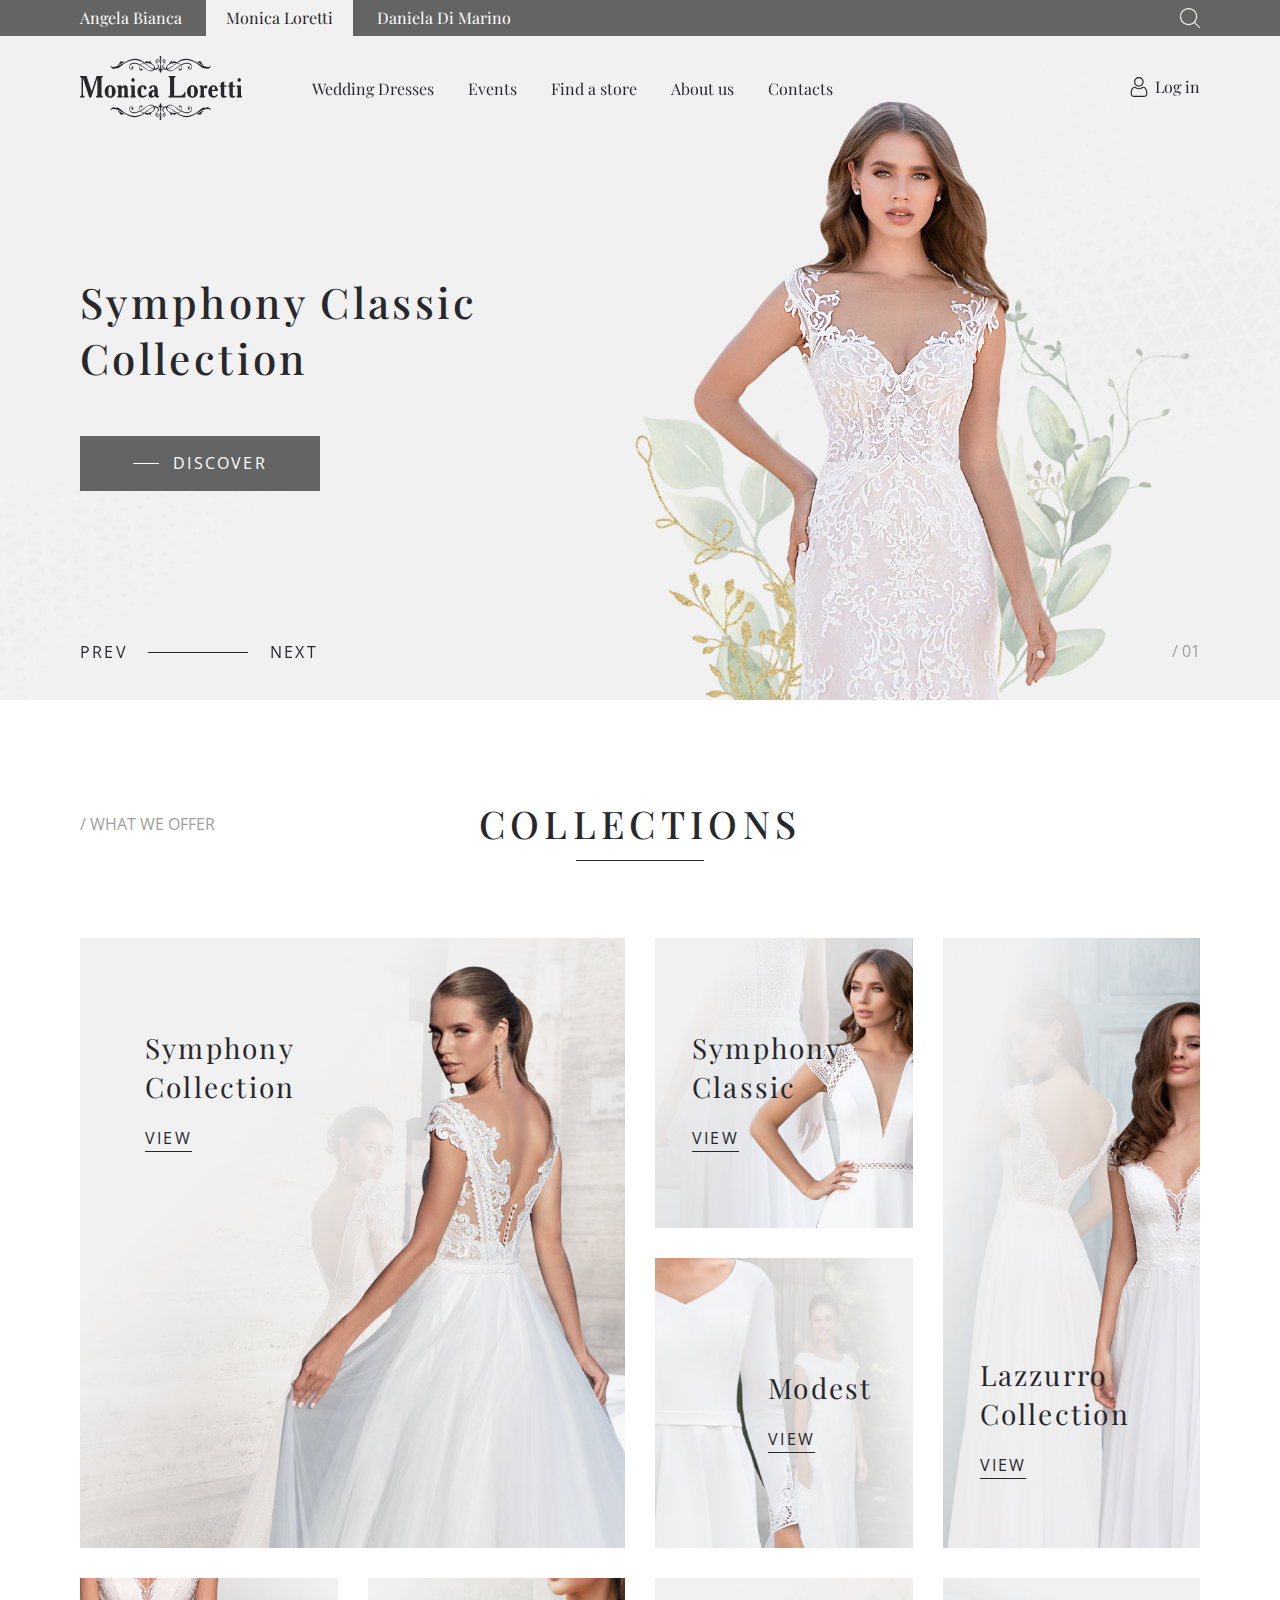
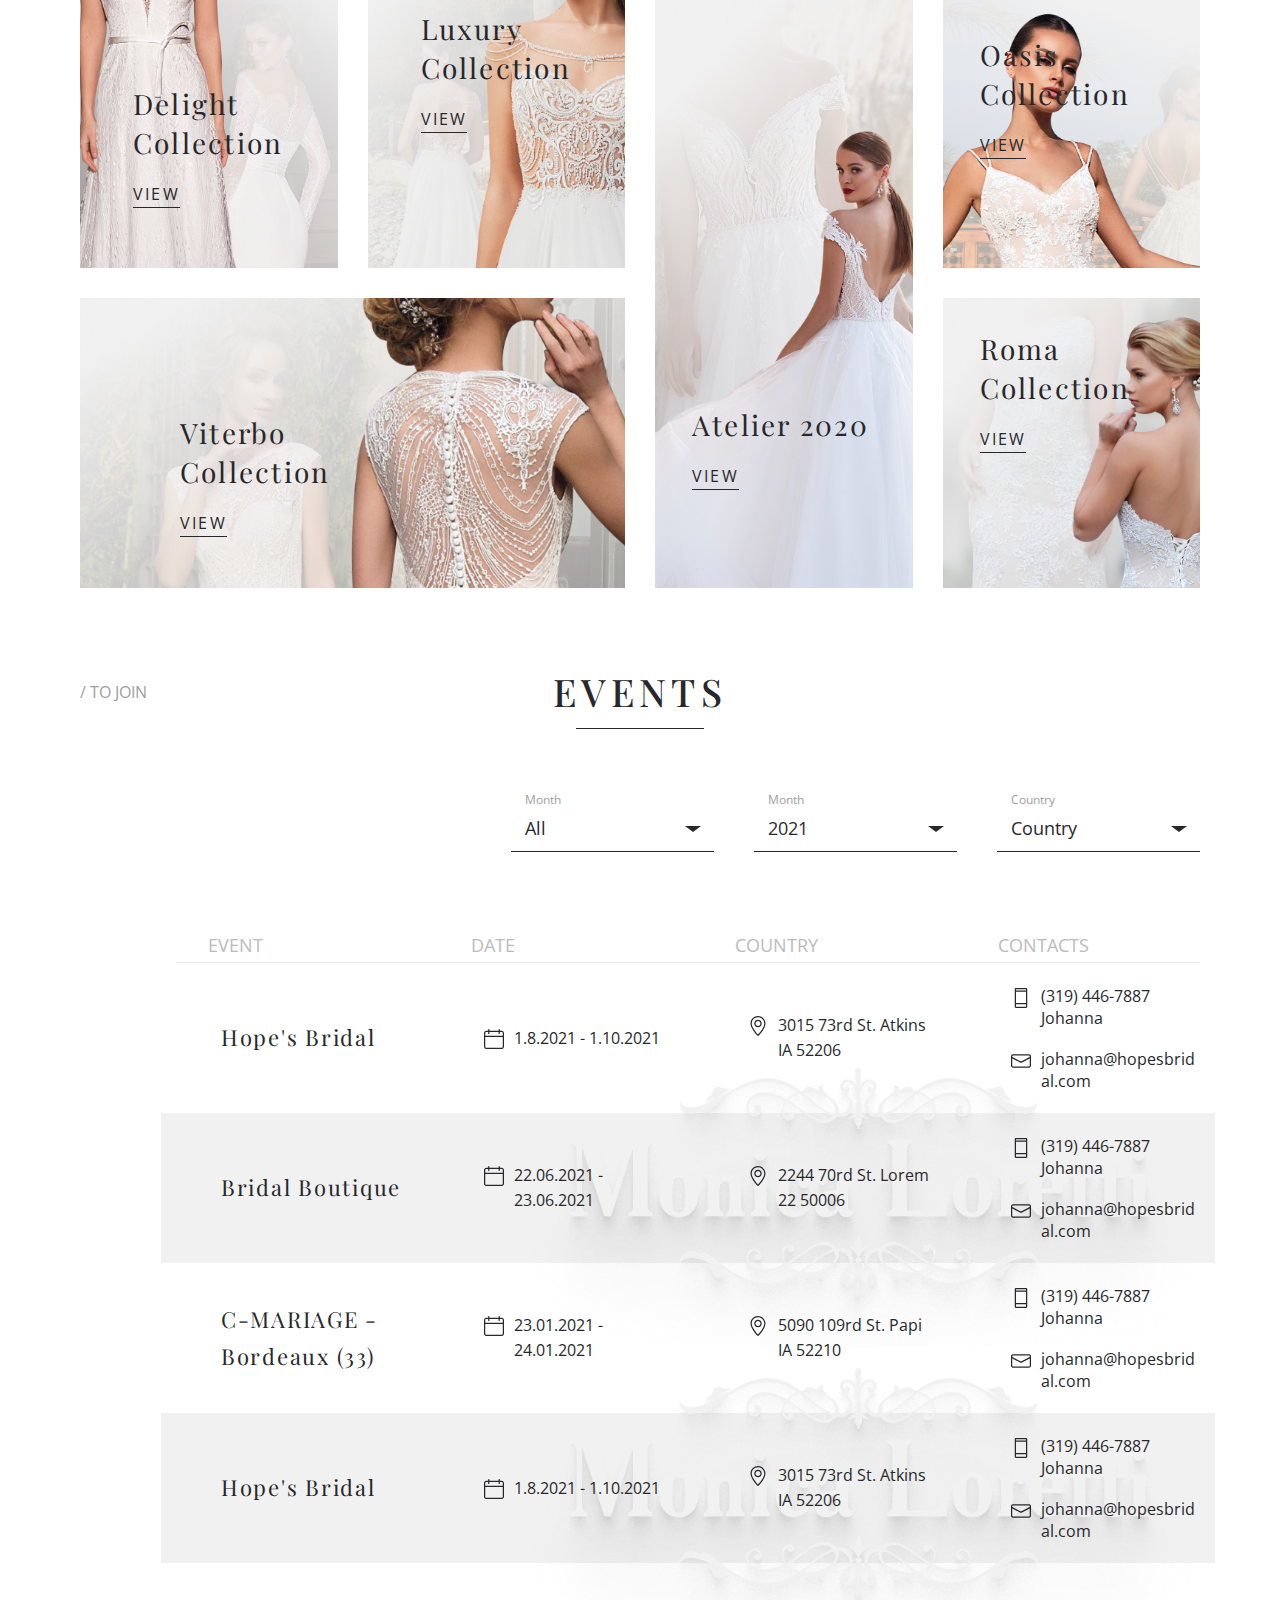
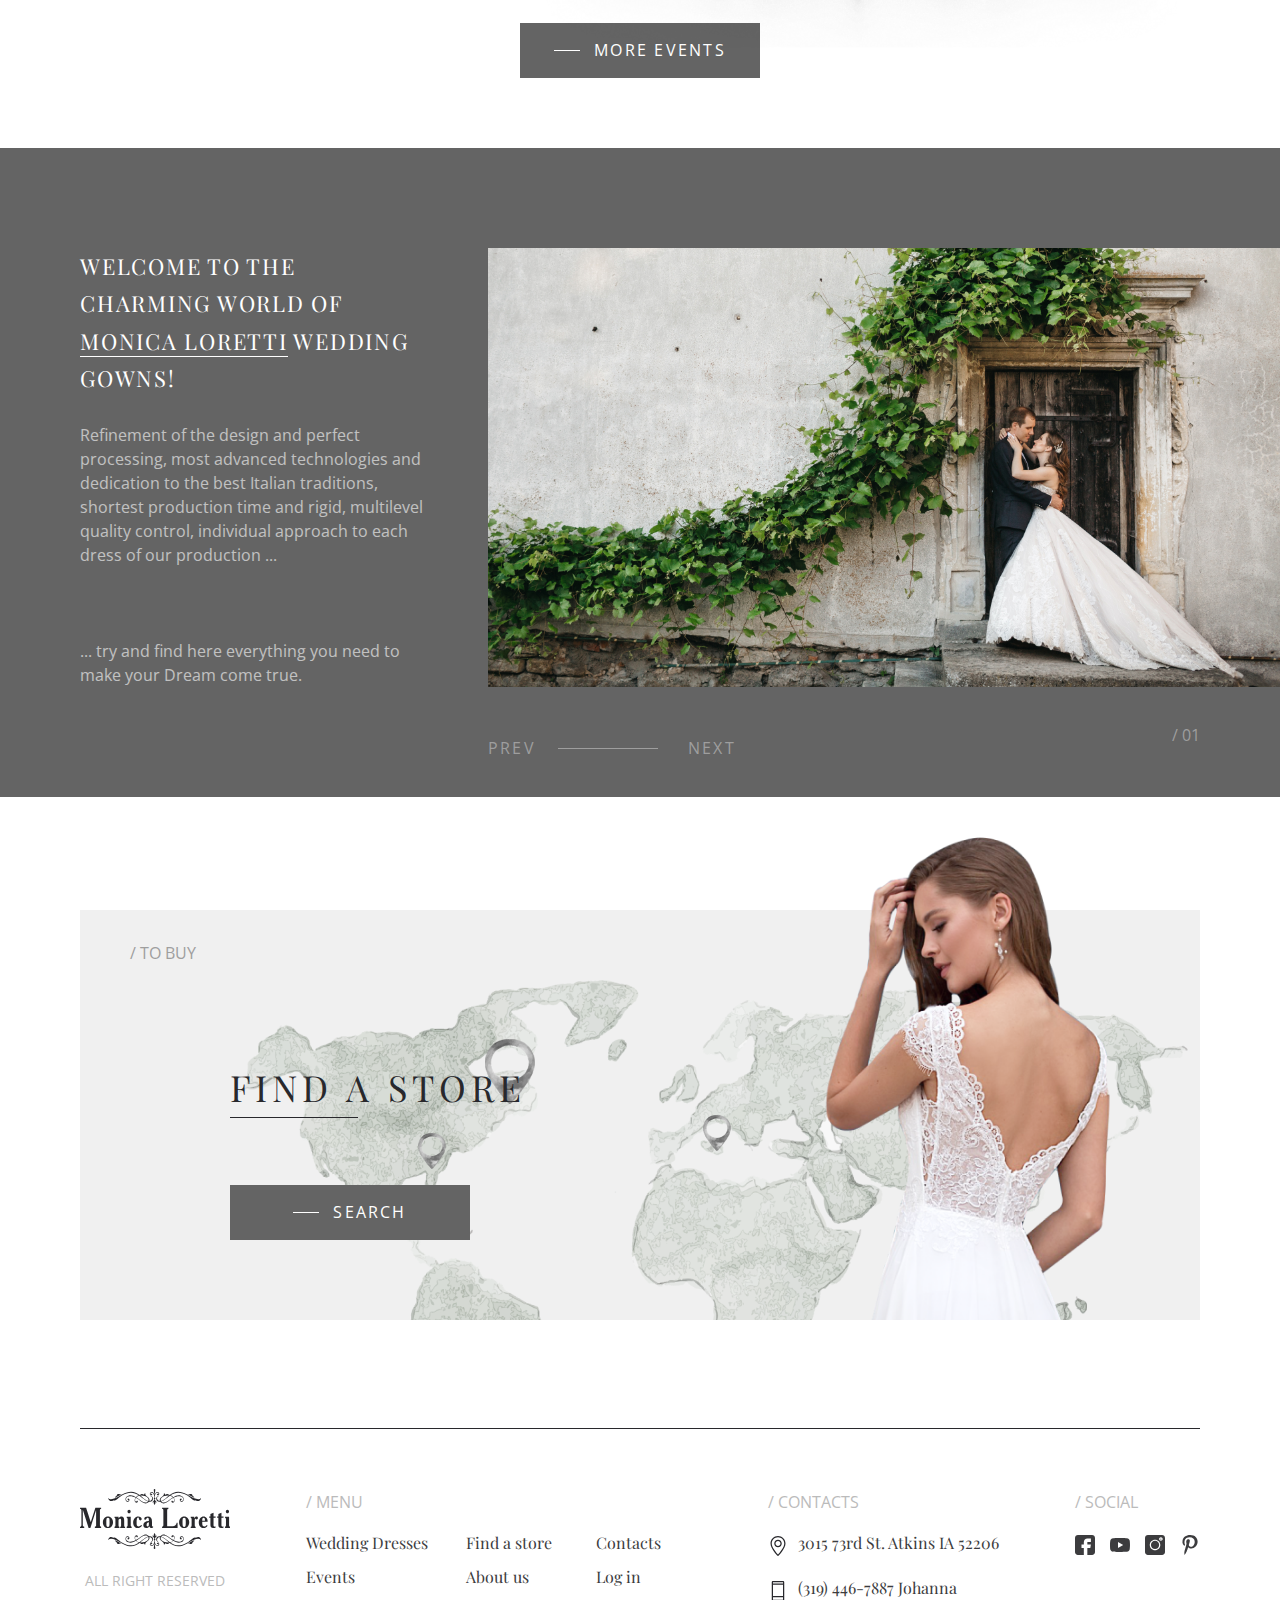
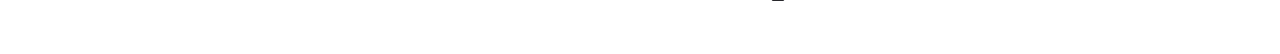
==== commit bedbf3d0: "popups" ====
--- a/index.html
+++ b/index.html
@@ -56,7 +56,7 @@
                             <div class="col-xl-3 col-lg-3">
                                 <div class="header__login">
                                     <div class="header__loginbtn">
-                                        <span>Log in</span>
+                                        <span data-toggle="modal" data-target="#loginModal">Log in</span>
                                     </div>
                                 </div>
                             </div>
@@ -624,6 +624,242 @@
         </div>
     </div>
 
+    <div class="modal fade loginpopup" id="loginModal" tabindex="-1" aria-labelledby="exampleModalLabel"
+        aria-hidden="true">
+        <div class="modal-dialog modal-dialog-centered login-modal-dialog gdial">
+            <div class="modal-content mc-gen mc-log">
+                <button type="button" class="close" data-dismiss="modal" aria-label="Close">
+                    <img src="img/icon/close-search.svg" alt="">
+                </button>
+                <div class="modal-body">
+                    <div class="loginsect">
+                        <div class="leftpic">
+                            <img src="img/logpic1.jpg" alt="image">
+                        </div>
+                        <div class="right-sect col">
+                            <form action="">
+                                <p class="title">login</p>
+                                <div class="inpfield">
+                                    <input type="text" placeholder="Username or  email address">
+                                </div>
+                                <div class="inpfield pass">
+                                    <input type="password" placeholder="Password">
+                                    <span class="showpass">
+                                        <img src="img/icon/eye.svg" alt="icon">
+                                    </span>
+                                </div>
+                                <div class="inpfield check">
+                                    <input type="checkbox" id="rememberme">
+                                    <label for="rememberme">Remember me</label>
+                                </div>
+                                <button class="blackbtn logsubm" type="submit"><span>LOG IN</span></button>
+                                <div class="justfield">
+                                    <span class="lostpass-link">Lost your password?</span>
+                                    <span class="contact-link">Contact us</span>
+                                </div>
+                                <p class="or">or</p>
+                                <a href="#" class="blackbtn transparent reglink"><span>REGISTER</span></a>
+                            </form>
+                        </div>
+                    </div>
+                </div>
+            </div>
+            <div class="modal-content mc-gen mc-cont">
+                <button type="button" class="close" data-dismiss="modal" aria-label="Close">
+                    <img src="img/icon/close-search.svg" alt="">
+                </button>
+                <div class="modal-body">
+                    <div class="loginsect">
+                        <div class="leftpic">
+                            <img src="img/logpic2.jpg" alt="image">
+                        </div>
+                        <div class="right-sect col">
+                            <form action="">
+                                <p class="title">CONTACT US</p>
+                                <p class="descr">
+                                    If you have any questions, provide your phone number and we will contact you.
+                                </p>
+                                <div class="row row-two">
+                                    <div class="col-md-6">
+                                        <div class="inpfield">
+                                            <input type="text" placeholder="Name*">
+                                        </div>
+                                    </div>
+                                    <div class="col-md-6">
+                                        <div class="inpfield">
+                                            <div class="select-wrapper">
+                                                <select class="custsel country-select">
+                                                </select>
+                                            </div>
+                                        </div>
+                                    </div>
+                                    <div class="col-md-6">
+                                        <div class="inpfield">
+                                            <input type="email" placeholder="Email*">
+                                        </div>
+                                    </div>
+                                    <div class="col-md-6">
+                                        <div class="inpfield">
+                                            <input type="tel" placeholder="Phone number">
+                                        </div>
+                                    </div>
+                                    <div class="col-12">
+                                        <textarea placeholder="Your message"></textarea>
+                                    </div>
+                                </div>
+                                <button type="submit" class="blackbtn"><span>SEND</span></button>
+                            </form>
+                        </div>
+                    </div>
+                </div>
+            </div>
+            <div class="modal-content mc-gen mc-reg">
+                <button type="button" class="close" data-dismiss="modal" aria-label="Close">
+                    <svg width="24" height="24" viewBox="0 0 24 24" fill="none" xmlns="http://www.w3.org/2000/svg">
+                        <path
+                            d="M24 1.32694L22.6731 0L12 10.6731L1.32694 0L0 1.32694L10.6731 12L0 22.6731L1.32694 24L12 13.3269L22.6731 24L24 22.6731L13.3269 12L24 1.32694Z"
+                            fill="#ffffff" />
+                    </svg>
+                </button>
+                <div class="modal-body">
+                    <div class="loginsect">
+                        <div class="leftpic">
+                            <img src="img/logpic3.jpg" alt="image">
+                        </div>
+                        <div class="right-sect col">
+                            <form action="">
+                                <p class="title">Register</p>
+                                <div class="row row-two">
+                                    <div class="col-md-6">
+                                        <div class="inpfield">
+                                            <input type="text" placeholder="Bridal shop name*">
+                                        </div>
+                                    </div>
+                                    <div class="col-md-6">
+                                        <div class="inpfield">
+                                            <input type="text" placeholder="Website">
+                                        </div>
+                                    </div>
+                                    <div class="col-md-6">
+                                        <div class="inpfield">
+                                            <input type="text" placeholder="Your first name*">
+                                        </div>
+                                    </div>
+                                    <div class="col-md-6">
+                                        <div class="inpfield">
+                                            <input type="text" placeholder="Last name*">
+                                        </div>
+                                    </div>
+                                    <div class="col-md-6">
+                                        <div class="inpfield">
+                                            <input type="email" placeholder="E-mail*">
+                                        </div>
+                                    </div>
+                                    <div class="col-md-6">
+                                        <div class="inpfield">
+                                            <input type="text" placeholder="Phone*">
+                                        </div>
+                                    </div>
+                                    <div class="col-md-6">
+                                        <div class="inpfield">
+                                            <input type="text" placeholder="Address*">
+                                        </div>
+                                    </div>
+                                    <div class="col-md-6">
+                                        <div class="inpfield">
+                                            <input type="text" placeholder="Town*">
+                                        </div>
+                                    </div>
+                                    <div class="col-md-6">
+                                        <div class="inpfield">
+                                            <input type="text" placeholder="Zip Code*">
+                                        </div>
+                                    </div>
+                                    <div class="col-md-6">
+                                        <div class="inpfield">
+                                            <div class="select-wrapper">
+                                                <select class="custsel country-select">
+                                                </select>
+                                            </div>
+                                        </div>
+                                    </div>
+                                    <div class="col-md-6">
+                                        <div class="inpfield">
+                                            <input type="text" placeholder="VAT number">
+                                        </div>
+                                    </div>
+                                    <div class="col-md-6">
+                                        <div class="inpfield">
+                                            <input type="text" placeholder="Company name">
+                                        </div>
+                                    </div>
+                                    <div class="col-12">
+                                        <textarea placeholder="Your message"></textarea>
+                                    </div>
+                                    <div class="col-md-6">
+                                        <div class="inpfield check">
+                                            <input type="checkbox" id="privacy-check">
+                                            <label for="privacy-check">I accept the <a href="#" target="_balank">Privacy
+                                                    Policy</a></label>
+                                        </div>
+                                    </div>
+                                    <div class="col-md-6">
+                                        <div class="inpfield check">
+                                            <input type="checkbox" id="terms-check">
+                                            <label for="terms-check">I accept the <a href="#" target="_blank">Terms of
+                                                    Use</a></label>
+                                        </div>
+                                    </div>
+                                </div>
+                                <div class="regbottbtns">
+                                    <button type="submit" class="blackbtn"><span>REGISTER</span></button>
+                                    <span>or</span>
+                                    <a href="#" class="blackbtn transparent log-link"><span>LOG IN</span></a>
+                                </div>
+                            </form>
+                        </div>
+                    </div>
+                </div>
+            </div>
+            <div class="modal-content mc-gen mc-forgotpass">
+                <button type="button" class="close" data-dismiss="modal" aria-label="Close">
+                    <img src="img/icon/close-search.svg" alt="">
+                </button>
+                <div class="modal-body">
+                    <div class="loginsect">
+                        <div class="leftpic">
+                            <img src="img/logpic1.jpg" alt="image">
+                        </div>
+                        <div class="right-sect col">
+                            <form action="">
+                                <p class="title">Lost your password?
+                                </p>
+                                <div class="inpfield">
+                                    <input type="text" placeholder="Email address">
+                                </div>
+                                <button class="blackbtn logsubm" type="submit"><span>Send</span></button>
+                                <div class="justfield">
+                                    <span class="log-link">Log In</span>
+                                    <span class="contact-link">Contact us</span>
+                                </div>
+                            </form>
+                        </div>
+                    </div>
+                </div>
+            </div>
+        </div>
+    </div>
+
+
+
+
+
+
+
+
+
+
+
     <script src="js/jquery.min.js"></script>
     <script src="js/bootstrap.min.js"></script>
     <script src="js/slick.min.js"></script>
@@ -636,7 +872,7 @@
             $(function () {
                 var isoCountries = [{
                         id: 'all',
-                        text: 'All',
+                        text: 'Country',
                         descr: ''
                     },
                     {
--- a/css/common.css
+++ b/css/common.css
@@ -280,7 +280,6 @@
     -o-transform: translateY(-50%);
 }
 
-
 /* header end */
 
 /* Main slider */
@@ -377,7 +376,6 @@
     -ms-transform: translateX(-175px);
     -o-transform: translateX(-175px);
 }
-
 
 /* Main slider - end*/
 
@@ -552,9 +550,7 @@
 
 /* Collections end*/
 
-
 /* EVENTS */
-
 .events {
     padding: 55px 0 105px 0;
 }
@@ -651,10 +647,6 @@
     border-right-width: 0;
 }
 
-.select2-container--default .select2-results>.select2-results__options {
-    /* padding-right: 2px; */
-}
-
 .select2-dropdown {
     border: 1px solid #28282C;
     border-radius: 0;
@@ -680,16 +672,6 @@
 .flag-text span {
     color: #9E9E9E;
 }
-
-
-
-
-
-
-
-
-
-
 
 .events__tablehead {
     padding-bottom: 3px;
@@ -824,10 +806,7 @@
     margin-bottom: 100px;
 }
 
-
-
 /* EVENTS end*/
-
 
 /* ABOUT - slider */
 .about-section {
@@ -868,7 +847,7 @@
 }
 
 .about-section .title a:hover {
-    border-bottom: 1px solid #28282C;
+    border-bottom: 1px solid #646464;
     opacity: .7;
 }
 
@@ -989,7 +968,6 @@
 
 /* ABOUT - slider   -  END */
 
-
 /* FIND A STORE */
 
 .find-store {
@@ -1045,9 +1023,7 @@
     bottom: 0;
 }
 
-
 /* FIND A STORE - end*/
-
 
 /* footer */
 .footer__content {
@@ -1140,8 +1116,6 @@
     opacity: .6;
 }
 
-.footer__contacts {}
-
 .footer__contacts ul li:not(:last-child) {
     margin-bottom: 21px;
 }
@@ -1249,7 +1223,6 @@
     opacity: .6;
 }
 
-
 /* Breadcrumbs */
 .breadcrumbs {
     margin: 175px 0 0 0;
@@ -1291,7 +1264,6 @@
 }
 
 /* Breadcrumbs - end*/
-
 
 /* Catalog section */
 .catalog-section {
@@ -1447,7 +1419,6 @@
     background: #fff;
 }
 
-
 .select2-container--open .select2-dropdown--below.catalog-dropdown {
     border-top: 1px solid #28282C;
 }
@@ -1477,62 +1448,6 @@
 .sort__col span.active svg rect {
     stroke: rgb(40, 40, 44);
 }
-
-/* 
-.product-block .title {
-    text-align: center;
-    margin: 0;
-    letter-spacing: 0.14em;
-    color: #28282C;
-    font-size: 22px;
-    line-height: 30px;
-    padding: 20px 0 18px;
-}
-
-.product-block .picwrap {
-    overflow: hidden;
-    position: relative;
-}
-
-.product-block .picwrap img {
-    transition: .5s;
-    -webkit-transition: .5s;
-    -moz-transition: .5s;
-    -ms-transition: .5s;
-    -o-transition: .5s;
-}
-
-.product-block .picwrap img {
-    width: 100%;
-    height: 100%;
-    object-fit: cover;
-    object-position: 50% 50%;
-    transition: 1s;
-    -webkit-transition: 1s;
-    -moz-transition: 1s;
-    -ms-transition: 1s;
-    -o-transition: 1s;
-    -webkit-transform: translateZ(0);
-    -moz-transform: translateZ(0);
-    -ms-transform: translateZ(0);
-    -o-transform: translateZ(0);
-    transform: translateZ(0);
-    -webkit-font-smoothing: antialiased;
-}
-
-.product-block .picwrap:hover img {
-    transform: scale(1.05);
-    -webkit-transform: scale(1.05);
-    -moz-transform: scale(1.05);
-    -ms-transform: scale(1.05);
-    -o-transform: scale(1.05);
-}
-
-
-
-.product-block {
-    margin-bottom: 30px;
-} */
 
 .categ_item {
     cursor: pointer;
@@ -1560,7 +1475,6 @@
 
 .categ_item_self .img_cut {
     position: relative;
-    /* min-height: 400px; */
 }
 
 .categ_item img {
@@ -1592,8 +1506,6 @@
     -webkit-filter: blur(0px);
     -moz-filter: blur(0px);
     -ms-filter: blur(0px);
-
-
     -webkit-transform: scale(1);
     -moz-transform: scale3d(1, 1, 1);
     -ms-transform: scale3d(1, 1, 1);
@@ -1643,10 +1555,6 @@
     margin-bottom: 48px;
 }
 
-
-
-
-
 .catalog-section {
     padding-bottom: 12px;
 }
@@ -1726,7 +1634,6 @@
     padding: 0;
     margin: 0;
 }
-
 
 .filter-sidebar>ul>li {
     border-bottom: 1px solid #9E9E9E;
@@ -1931,12 +1838,10 @@
     max-width: 100%;
 }
 
-
 /* EVENTS page */
 
 .events-section {
     padding: 0 0 70px 0;
-    /* position: relative; */
 }
 
 .events-section:before {
@@ -2016,7 +1921,6 @@
 }
 
 /* EVENTS page - END*/
-
 
 /* ABOUT US */
 .inform-sect1 {
@@ -2151,7 +2055,6 @@
 .about-section.abus {
     padding-bottom: 200px;
 }
-
 
 .inform-sect2.pb100 {
     padding-bottom: 100px;
@@ -2930,8 +2833,499 @@
     cursor: pointer;
 }
 
-
-
+/* size popup */
+.size-popup__wrap {
+    position: fixed;
+    right: 0;
+    top: 0;
+    width: 100%;
+    height: 100vh;
+    background: rgba(50, 50, 50, 0.6);
+    z-index: 12;
+}
+
+.size-popup {
+    height: 100%;
+    padding: 45px 40px;
+    width: 650px;
+    background-color: #fff;
+    position: absolute;
+    right: 0;
+    top: 0;
+    overflow: auto;
+}
+
+.size-popup::-webkit-scrollbar {
+    width: 10px;
+}
+
+.size-popup::-webkit-scrollbar-track {
+    box-shadow: inset 0 0 6px rgba(0, 0, 0, 0.3);
+}
+
+.size-popup::-webkit-scrollbar-thumb {
+    background-color: rgb(211, 211, 211);
+    outline: 1px solid rgb(168, 177, 187);
+}
+
+.size-popup .title {
+    margin-bottom: 20px;
+    text-align: center;
+    letter-spacing: 0.14em;
+    text-transform: uppercase;
+    color: #28282C;
+    font-size: 44px;
+    line-height: 88px;
+    font-family: 'Playfair Display', serif;
+}
+
+.close-size {
+    position: absolute;
+    right: 20px;
+    top: 20px;
+    cursor: pointer;
+}
+
+.size-tabbtns {
+    text-align: center;
+    font-size: 20px;
+    line-height: 27px;
+    text-transform: uppercase;
+    color: #28282C;
+    margin-bottom: 22px;
+}
+
+.size-tabbtns span {
+    display: inline-block;
+    padding: 5px 5px;
+    cursor: pointer;
+    position: relative;
+}
+
+.size-tabbtns span.active:after {
+    content: '';
+    display: inline-block;
+    border-radius: 50%;
+    -webkit-border-radius: 50%;
+    -moz-border-radius: 50%;
+    -ms-border-radius: 50%;
+    -o-border-radius: 50%;
+    width: 8px;
+    height: 8px;
+    background: #28282C;
+    position: absolute;
+    left: 0;
+    right: 0;
+    margin: 0 auto;
+    bottom: -5px;
+}
+
+.sizepbody thead tr th {
+    font-size: 18px;
+    color: #9E9E9E;
+    opacity: 0.7;
+    font-weight: normal;
+}
+
+.sizepbody table th,
+.sizepbody table td {
+    width: 19%;
+    text-align: center;
+    border-right: 1px solid #dee2e6 !important;
+}
+
+.sizepbody table th:last-child,
+.sizepbody table td:last-child {
+    width: 24%;
+    border-right: none !important;
+}
+
+.sizepbody table {
+    margin-bottom: 30px;
+}
+
+.table thead th {
+    border: none;
+}
+
+.sizepbody-cm {
+    display: none;
+}
+
+.sizepbody table td:first-child {
+    font-weight: bold;
+}
+
+.size-popup__wrap {
+    display: none;
+}
+
+/* login */
+.loginpopup .modal-dialog {
+    max-width: 1096px;
+}
+
+.loginpopup .modal-content {
+    border: none;
+    border-radius: 0;
+}
+
+.loginpopup .modal-body {
+    padding: 0;
+}
+
+.loginpopup .loginsect {
+    display: flex;
+}
+
+.loginpopup .leftpic {
+    width: 100%;
+    max-width: 422px;
+    flex: 0 0 422px;
+}
+
+.loginpopup .right-sect {
+    padding: 55px 110px;
+}
+
+.loginpopup .title {
+    text-align: center;
+    letter-spacing: 0.14em;
+    text-transform: uppercase;
+    color: #28282C;
+    font-size: 44px;
+    line-height: 88px;
+    font-family: 'Playfair Display', serif;
+    margin-bottom: 22px;
+}
+
+.loginpopup form .inpfield input {
+    width: 100%;
+    height: 67px;
+    outline: none;
+    border: none;
+    border-bottom: 1px solid #28282C;
+    padding-left: 30px;
+    font-size: 20px;
+    line-height: 27px;
+    font-family: 'Open Sans', sans-serif;
+    color: rgba(40, 40, 44, 0.6);
+}
+
+.loginpopup form .inpfield input::placeholder {
+    color: rgba(40, 40, 44, 0.6);
+}
+
+.loginpopup form .inpfield {
+    position: relative;
+    margin-bottom: 14px;
+}
+
+.loginpopup form .inpfield .showpass {
+    position: absolute;
+    right: 0;
+    top: 50%;
+    transform: translateY(-50%);
+    -webkit-transform: translateY(-50%);
+    -moz-transform: translateY(-50%);
+    -ms-transform: translateY(-50%);
+    -o-transform: translateY(-50%);
+    cursor: pointer;
+}
+
+.loginpopup form .inpfield input[type="checkbox"] {
+    display: none;
+}
+
+.loginpopup .inpfield.check {
+    margin-top: 34px;
+}
+
+.loginpopup .inpfield.check label {
+    margin: 0;
+    font-size: 20px;
+    line-height: 27px;
+    color: #28282C;
+    position: relative;
+    padding-left: 32px;
+    cursor: pointer;
+}
+
+.loginpopup .inpfield.check label:before {
+    content: '';
+    display: inline-block;
+    width: 19px;
+    height: 19px;
+    border: 1px solid #28282C;
+    position: absolute;
+    left: 0;
+    top: 50%;
+    transform: translateY(-50%);
+    -webkit-transform: translateY(-50%);
+    -moz-transform: translateY(-50%);
+    -ms-transform: translateY(-50%);
+    -o-transform: translateY(-50%);
+}
+
+.loginpopup .inpfield.check input:checked+label:before {
+    background-image: url('../img/icon/checkicon.svg');
+    background-repeat: no-repeat;
+    background-position: center;
+    background-size: 100%;
+}
+
+.loginpopup .blackbtn.logsubm {
+    margin-top: 34px;
+    width: 100%;
+    margin-bottom: 24px;
+    height: 64px;
+}
+
+.loginpopup .justfield {
+    display: flex;
+    align-items: center;
+    justify-content: space-between;
+    margin-bottom: 19px;
+}
+
+.loginpopup .justfield span {
+    cursor: pointer;
+    text-decoration: underline;
+    display: inline-block;
+    color: #28282C;
+    font-size: 16px;
+    line-height: 21px;
+    text-align: center;
+    letter-spacing: 0.18em;
+    font-family: 'Playfair Display', serif;
+}
+
+.loginpopup .justfield span:hover {
+    text-decoration: none;
+}
+
+.or {
+    text-align: center;
+    letter-spacing: 0.14em;
+    color: #28282C;
+    font-size: 44px;
+    line-height: 44px;
+    font-family: 'Playfair Display', serif;
+    margin-bottom: 0;
+}
+
+.loginpopup .reglink {
+    width: 100%;
+    margin-top: 60px;
+}
+
+.loginpopup button.close {
+    position: absolute;
+    right: 36px;
+    top: 36px;
+    opacity: 1;
+    outline: none;
+    z-index: 2;
+}
+
+.loginpopup .modal-content {
+    margin: 0 auto;
+}
+
+.loginpopup .descr {
+    text-align: center;
+    font-size: 18px;
+    line-height: 140%;
+    font-family: 'Playfair Display', serif;
+    letter-spacing: 0.18em;
+    color: #28282C;
+    margin-bottom: 45px;
+}
+
+.loginpopup .mc-cont .right-sect {
+    padding: 90px 108px 58px 50px;
+}
+
+.loginpopup .select-wrapper {
+    margin-left: 0;
+    width: 100%;
+}
+
+.loginpopup .select-wrapper .select2-container--default .select2-selection--single {
+    height: 67px;
+    display: flex;
+    align-items: center;
+}
+
+.loginpopup .select-wrapper .select2-container--default .select2-selection--single .select2-selection__arrow {
+    top: 50%;
+    transform: translateY(-50%);
+}
+
+.loginpopup .select-wrapper .select2-container--default .select2-selection--single .select2-selection__rendered {
+    padding-left: 30px;
+    font-size: 20px;
+    line-height: 27px;
+    font-family: 'Open Sans', sans-serif;
+    color: rgba(40, 40, 44, 0.6);
+}
+
+.row-two .col-md-6:nth-child(odd) {
+    padding-right: 25px;
+}
+
+.row-two .col-md-6:nth-child(even) {
+    padding-left: 25px;
+}
+
+.loginpopup .mc-cont form .inpfield {
+    margin-bottom: 30px;
+}
+
+.loginpopup form textarea {
+    margin-top: 20px;
+    resize: none;
+    width: 100%;
+    border: 1px solid #28282C;
+    height: 108px;
+    padding: 18px 30px;
+    font-size: 20px;
+    line-height: 27px;
+    color: rgba(40, 40, 44, 0.6);
+    outline: none;
+    font-family: 'Open Sans', sans-serif;
+}
+
+.loginpopupform textarea::placeholder {
+    color: rgba(40, 40, 44, 0.6);
+    font-family: 'Open Sans', sans-serif;
+}
+
+.loginpopup .mc-cont .blackbtn {
+    margin: 25px auto 0;
+    outline: none;
+    width: 100%;
+    max-width: 340px;
+}
+
+.loginpopup .mc-reg .leftpic {
+    order: 2;
+    max-width: 367px;
+    flex: 0 0 367px;
+}
+
+.loginpopup .mc-reg .right-sect {
+    order: 1;
+}
+
+.loginpopup .mc-reg .title {
+    margin-bottom: 10px;
+}
+
+.loginpopup .mc-reg .right-sect {
+    padding: 20px 43px 80px 74px;
+}
+
+.loginpopup .mc-reg form .inpfield {
+    margin-bottom: 20px;
+}
+
+.loginpopup .mc-reg form textarea {
+    margin-bottom: 20px;
+}
+
+.loginpopup .mc-reg .inpfield.check label,
+.loginpopup .mc-reg .inpfield.check label a {
+    font-size: 18px;
+    line-height: 25px;
+    color: #28282C;
+}
+
+.loginpopup .mc-reg .inpfield.check label a {
+    text-decoration: underline;
+}
+
+.loginpopup .mc-reg .inpfield.check label a:hover {
+    text-decoration: none;
+}
+
+.loginpopup .mc-reg .inpfield.check {
+    margin: 0;
+}
+
+.regbottbtns span:not(.blackbtn span) {
+    text-align: center;
+    letter-spacing: 0.14em;
+    color: #28282C;
+    display: inline-block;
+    font-size: 22px;
+    line-height: 36px;
+    font-family: 'Playfair Display', serif;
+}
+
+.regbottbtns .blackbtn {
+    height: 64px;
+    width: 280px;
+    outline: none;
+}
+
+.regbottbtns {
+    display: flex;
+    align-items: center;
+    justify-content: space-between;
+    margin-top: 60px;
+}
+
+.loginpopup .leftpic {
+    position: relative;
+    overflow: hidden;
+}
+
+.loginpopup .leftpic img {
+    height: 100%;
+    position: absolute;
+    width: 100%;
+    object-fit: cover;
+    object-position: 0 0;
+}
+
+.mc-forgotpass .title {
+    line-height: normal;
+}
+
+button,
+button:focus {
+    outline: none;
+}
+
+.search-form__field input[type="text"] {
+    padding-right: 35px;
+}
+
+.loginpopup form .inpfield input[type="password"] {
+    padding-right: 30px;
+}
+
+input[type="password"]::-ms-clear,
+input[type="password"]::-ms-reveal {
+    display: none;
+}
+
+input[type=password]::-webkit-contacts-auto-fill-button,
+input[type=password]::-webkit-credentials-auto-fill-button {
+    visibility: hidden;
+    display: none !important;
+    pointer-events: none;
+    height: 0;
+    width: 0;
+    margin: 0;
+}
+
+.mc-cont,
+.mc-reg,
+.mc-forgotpass {
+    display: none;
+}
 
 
 
--- a/css/responsive.css
+++ b/css/responsive.css
@@ -111,7 +111,6 @@
     .collections__box-title p {
         font-size: 28px;
         margin-bottom: 20px;
-        /* max-width: calc(100% - 20px); */
     }
 
     .collections__content .col-xl-6:nth-child(2) .col-lg-6:nth-child(1) .col-lg-12:nth-child(1) .collections__box-title,
@@ -685,8 +684,154 @@
         height: 18px;
     }
 
-
-
+    .size-popup .title {
+        font-size: 32px;
+        line-height: normal;
+    }
+
+    .size-popup {
+        padding-top: 60px;
+    }
+
+    .size-tabbtns {
+        font-size: 18px;
+    }
+
+    .loginpopup .title {
+        line-height: normal;
+        font-size: 28px;
+        margin-bottom: 20px;
+    }
+
+    .loginpopup button.close {
+        right: 16px;
+        top: 16px;
+    }
+
+    .loginpopup button.close img,
+    .loginpopup button.close svg {
+        width: 18px;
+    }
+
+    .loginpopup .right-sect,
+    .loginpopup .mc-cont .right-sect {
+        padding: 40px 50px;
+    }
+
+    .loginpopup .modal-dialog {
+        max-width: 800px;
+    }
+
+    .loginpopup .leftpic,
+    .loginpopup .mc-reg .leftpic {
+        max-width: 300px;
+        flex: 0 0 300px;
+    }
+
+    .loginpopup form .inpfield input {
+        height: 50px;
+        font-size: 16px;
+        padding-left: 20px;
+    }
+
+    .loginpopup .inpfield.check label {
+        font-size: 16px;
+        padding-left: 25px;
+    }
+
+    .loginpopup .inpfield.check label:before {
+        width: 16px;
+        height: 16px;
+    }
+
+    .loginpopup .inpfield.check {
+        margin-top: 20px;
+    }
+
+    .loginpopup .blackbtn.logsubm,
+    .loginpopup .reglink {
+        margin-top: 25px;
+    }
+
+    .or {
+        font-size: 32px;
+        line-height: normal;
+    }
+
+    .loginpopup .blackbtn.logsubm,
+    .loginpopup .reglink {
+        height: 54px;
+    }
+
+    .loginpopup .descr {
+        font-size: 16px;
+        margin-bottom: 20px;
+    }
+
+    .loginpopup .select-wrapper .select2-container--default .select2-selection--single .select2-selection__rendered {
+        font-size: 16px;
+        padding-left: 20px;
+    }
+
+    .loginpopup .select-wrapper .select2-container--default .select2-selection--single {
+        height: 50px;
+    }
+
+    .row-two .col-md-6:nth-child(odd) {
+        padding-right: 15px;
+    }
+
+    .row-two .col-md-6:nth-child(even) {
+        padding-left: 15px;
+    }
+
+    .loginpopup .mc-cont form .inpfield,
+    .loginpopup .mc-reg form .inpfield {
+        margin-bottom: 14px;
+    }
+
+    .loginpopup form textarea {
+        font-size: 16px;
+        padding: 10px 20px;
+        height: 90px;
+    }
+
+    .loginpopup .mc-cont .blackbtn {
+        height: 54px;
+        max-width: 100%;
+    }
+
+    .regbottbtns {
+        flex-wrap: wrap;
+    }
+
+    .loginpopup .mc-reg .right-sect {
+        padding: 20px 30px 40px 30px;
+    }
+
+    .loginpopup .mc-reg .inpfield.check label,
+    .loginpopup .mc-reg .inpfield.check label a {
+        font-size: 14px;
+        line-height: normal;
+    }
+
+    .regbottbtns {
+        margin-top: 30px;
+    }
+
+    .regbottbtns .blackbtn {
+        height: 54px;
+        width: 190px;
+        font-size: 14px;
+    }
+
+    .regbottbtns span:not(.blackbtn span) {
+        font-size: 18px;
+    }
+
+    .regbottbtns .blackbtn span:before {
+        width: 20px;
+    }
 
     .cont-textsect,
     .addressmap-sect {
@@ -739,7 +884,6 @@
         font-size: 16px;
     }
 
-
     .collections {
         padding: 100px 0 0 0;
     }
@@ -1295,12 +1439,6 @@
         padding-bottom: 65px;
     }
 
-
-
-
-
-
-
     .cont-textsect,
     .addressmap-sect {
         padding-bottom: 80px;
@@ -1318,9 +1456,6 @@
     .events__tablebody .country {
         font-size: 14px;
     }
-
-
-
 
 }
 
@@ -1393,8 +1528,6 @@
     }
 
     .header__rightm {
-        /*display: none;
-        */
         position: fixed;
         right: 0;
         width: 300px;
@@ -1588,7 +1721,6 @@
 
     .collections__content .col-xl-6:nth-child(2) .col-lg-6:nth-child(4) .col-lg-12:nth-child(1) .collections__box-title {
         bottom: 20px;
-
     }
 
     .collections__content .col-xl-6:first-child .col-lg-12:nth-child(4) .collections__box-title {
@@ -1618,7 +1750,6 @@
     .select-wrapper .select2-container--default .select2-selection--single .select2-selection__rendered {
         padding-left: 8px;
     }
-
 
     .select-wrapper .select2-container--default .select2-selection--single .select2-selection__arrow b {
         border-width: 5px 6px 0 6px;
@@ -1981,11 +2112,125 @@
         max-width: 500px;
     }
 
-
-
-
-
-
+    .size-popup .title {
+        font-size: 28px;
+    }
+
+    .loginpopup .modal-dialog {
+        max-width: 600px;
+    }
+
+    .loginpopup .title {
+        font-size: 24px;
+    }
+
+    .loginpopup form .inpfield input {
+        height: 40px;
+        font-size: 14px;
+        padding-left: 0;
+    }
+
+    .loginpopup .leftpic,
+    .loginpopup .mc-reg .leftpic {
+        max-width: 250px;
+        flex: 0 0 250px;
+    }
+
+    .loginpopup .leftpic img {
+        object-position: top center;
+    }
+
+    .loginpopup button.close {
+        right: 12px;
+        top: 12px;
+    }
+
+    .loginpopup .right-sect,
+    .loginpopup .mc-cont .right-sect,
+    .loginpopup .mc-cont .right-sect {
+        padding: 40px 30px;
+    }
+
+    .loginpopup .blackbtn.logsubm,
+    .loginpopup .reglink {
+        height: 46px;
+    }
+
+    .loginpopup .inpfield.check label {
+        font-size: 14px;
+        line-height: normal;
+    }
+
+    .loginpopup .justfield span {
+        font-size: 14px;
+    }
+
+    .or {
+        font-size: 26px;
+        line-height: normal;
+    }
+
+    .loginpopup .blackbtn.logsubm,
+    .loginpopup .reglink {
+        margin-top: 20px;
+    }
+
+    .loginpopup .blackbtn.logsubm {
+        margin-bottom: 15px;
+    }
+
+    .loginpopup .mc-forgotpass .justfield {
+        margin: 0;
+    }
+
+    .loginpopup .descr,
+    .loginpopup .select-wrapper .select2-container--default .select2-selection--single .select2-selection__rendered,
+    .loginpopup form textarea {
+        font-size: 14px;
+    }
+
+    .loginpopup .mc-forgotpass .title {
+        line-height: normal;
+        font-size: 28px;
+        margin-bottom: 10px;
+    }
+
+    .loginpopup .select-wrapper .select2-container--default .select2-selection--single {
+        height: 40px;
+    }
+
+    .loginpopup .select-wrapper .select2-container--default .select2-selection--single .select2-selection__rendered {
+        padding-left: 0;
+    }
+
+    .loginpopup .mc-cont .blackbtn {
+        height: 46px;
+        margin-top: 20px;
+    }
+
+    .loginpopup .mc-cont form textarea,
+    .loginpopup .mc-reg form textarea {
+        margin-top: 10px;
+    }
+
+    .regbottbtns .blackbtn {
+        width: 100%;
+    }
+
+    .regbottbtns span:not(.blackbtn span) {
+        font-size: 16px;
+        display: block;
+        text-align: center;
+        width: 100%;
+    }
+
+    .regbottbtns .blackbtn {
+        height: 46px;
+    }
+
+    .loginpopup .mc-forgotpass .title {
+        font-size: 24px;
+    }
 
 }
 
@@ -2191,7 +2436,6 @@
         margin-bottom: 30px;
     }
 
-
     .contform-sect__wrapp .question-form {
         position: relative;
         bottom: initial;
@@ -2228,9 +2472,77 @@
         max-width: 450px;
     }
 
-
-
-
+    .size-popup {
+        width: 90%;
+    }
+
+    .tablewrapper {
+        width: 100%;
+        overflow: auto;
+    }
+
+    .tablewrapper table {
+        min-width: 370px;
+    }
+
+    .size-popup {
+        padding: 60px 0;
+    }
+
+    .size-popup .title,
+    .size-tabbtns,
+    .sizepbody {
+        padding: 0 0 0 20px;
+    }
+
+    .close-size img {
+        width: 20px;
+    }
+
+    .close-size {
+        top: 15px;
+        right: 15px;
+    }
+
+    .size-popup .title {
+        font-size: 24px;
+        margin-bottom: 10px;
+    }
+
+    .loginpopup .modal-dialog {
+        max-width: 550px;
+    }
+
+    .loginpopup .justfield {
+        flex-wrap: wrap;
+        margin-bottom: 10px;
+    }
+
+    .loginpopup .justfield span {
+        margin-bottom: 5px;
+    }
+
+    .loginpopup .justfield span:last-child {
+        margin-bottom: 0;
+    }
+
+    .or {
+        font-size: 22px;
+    }
+
+    .loginpopup .reglink {
+        margin-top: 15px;
+    }
+
+    .loginpopup .select-wrapper {
+        padding: 0;
+        max-width: 100% !important;
+        width: 100% !important;
+    }
+
+    .loginpopup button.close svg path {
+        fill: #28282C;
+    }
 
 }
 
@@ -2753,12 +3065,21 @@
         overflow: auto;
     }
 
-
-
-
-}
-
-@media(max-width:360.8px) {
+    .loginpopup .leftpic {
+        display: none;
+    }
+
+    .loginpopup .justfield span {
+        margin-bottom: 0;
+    }
+
+    .events .bottom-navigation {
+        margin-top: 40px;
+    }
+
+    .events__tablebody .ev {
+        font-size: 16px;
+    }
 
     .events__tablebody .contacts li a,
     .events__tablebody .date,
@@ -2766,6 +3087,16 @@
         font-size: 14px;
     }
 
+}
+
+@media(max-width:360.8px) {
+
+    .events__tablebody .contacts li a,
+    .events__tablebody .date,
+    .events__tablebody .country {
+        font-size: 14px;
+    }
+
     .header__blackline-nav ul {
         display: flex;
     }
